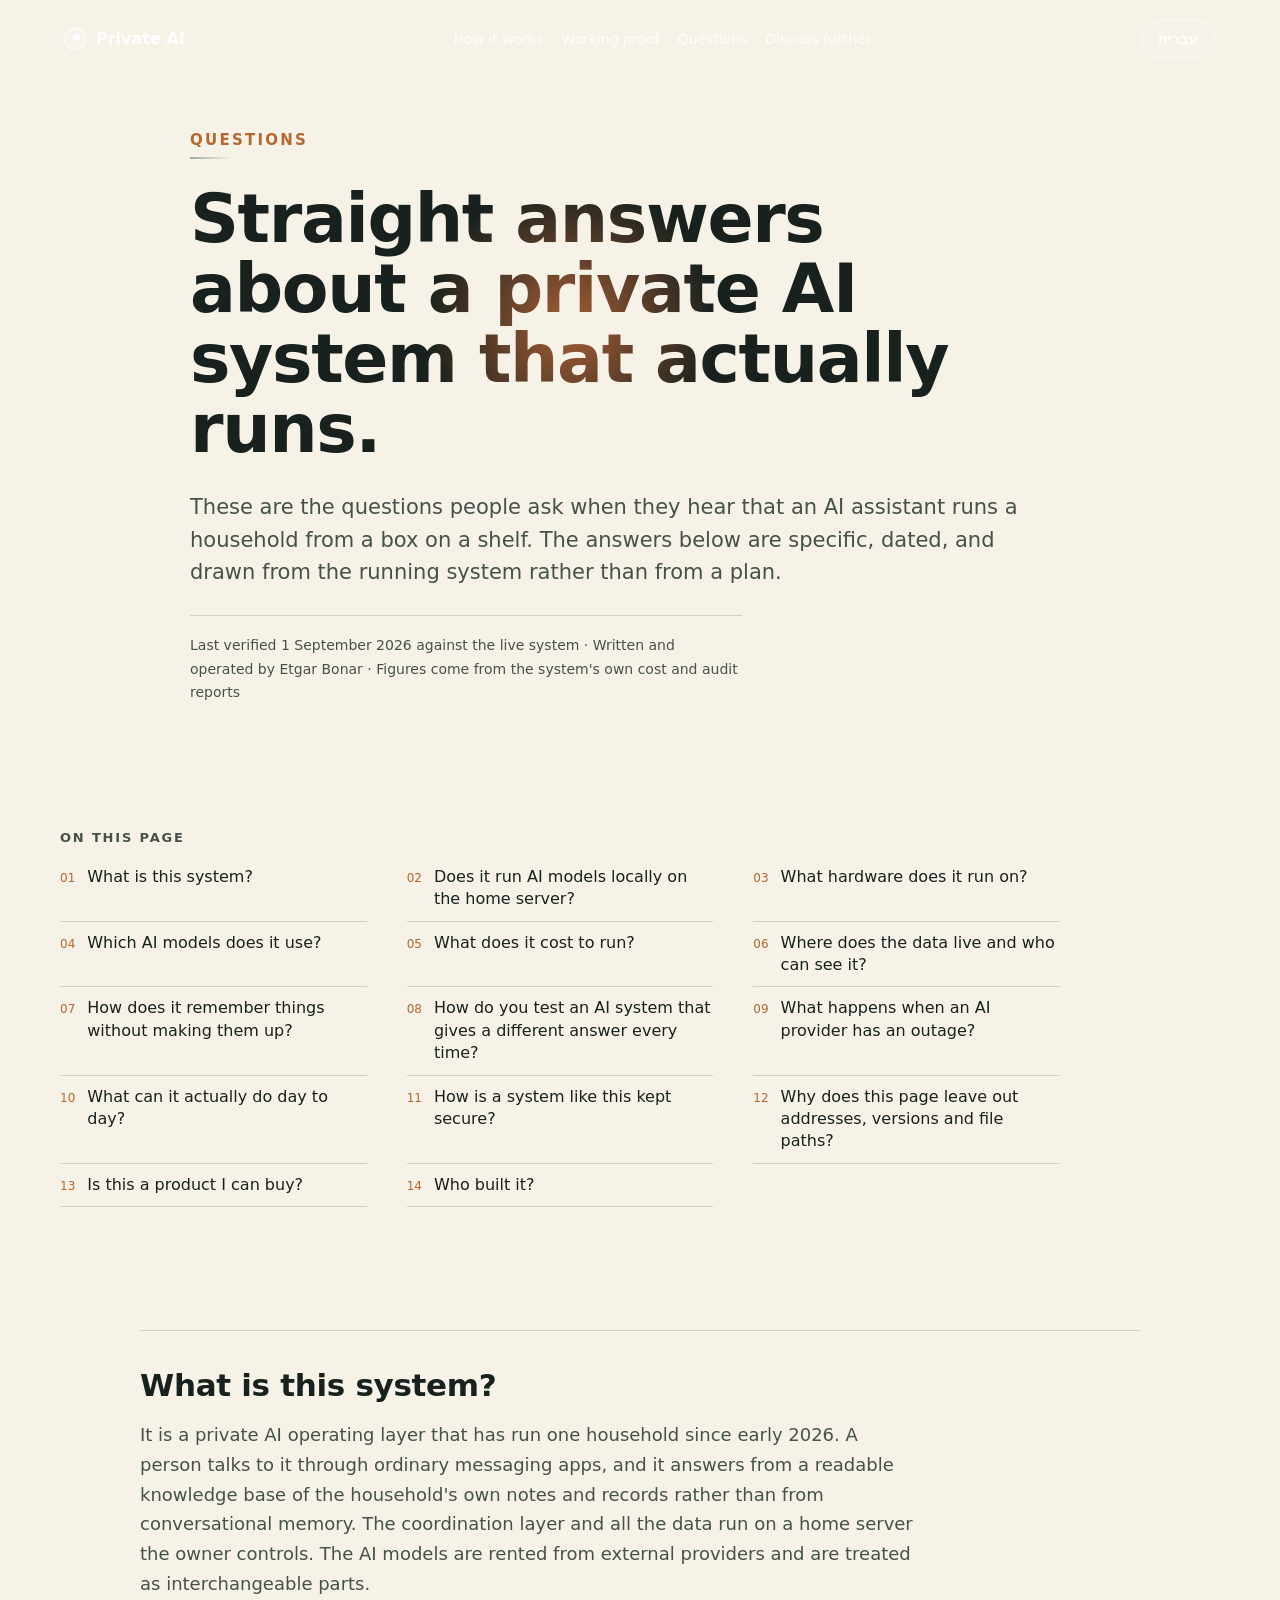
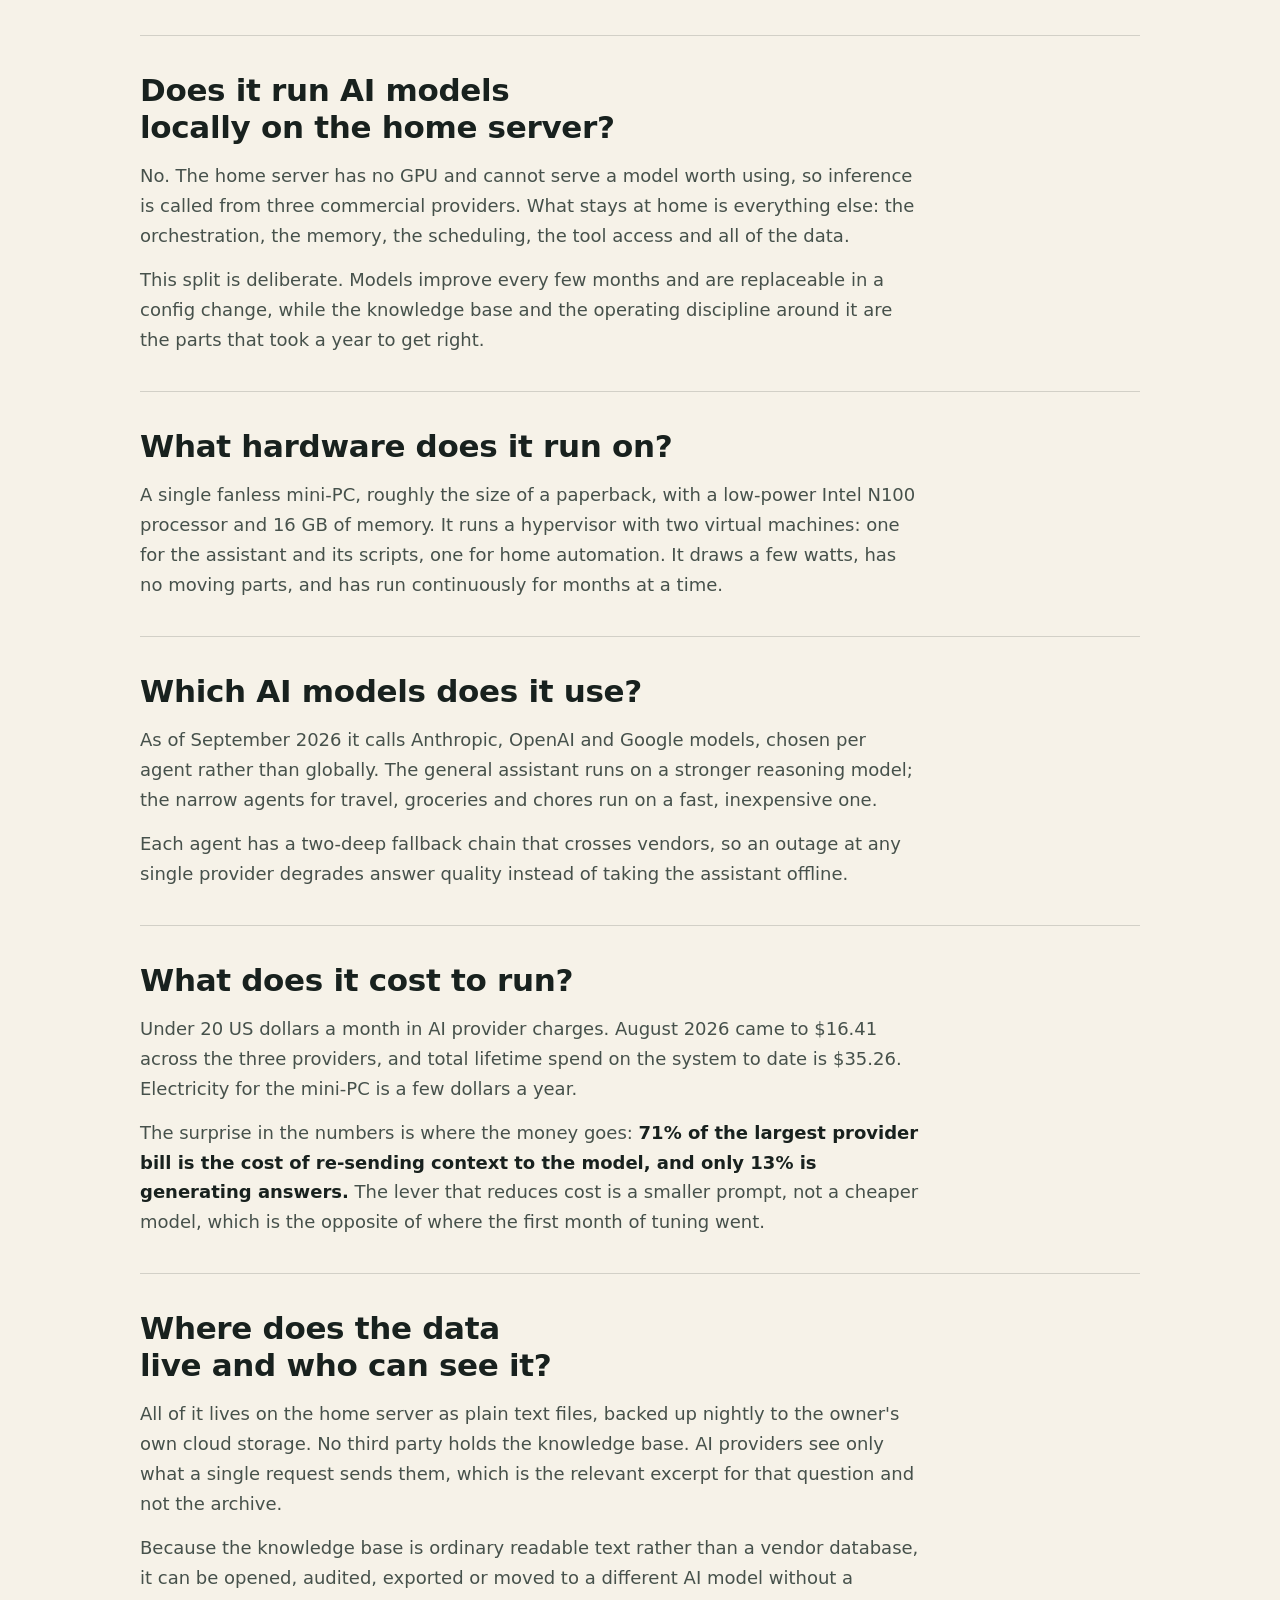
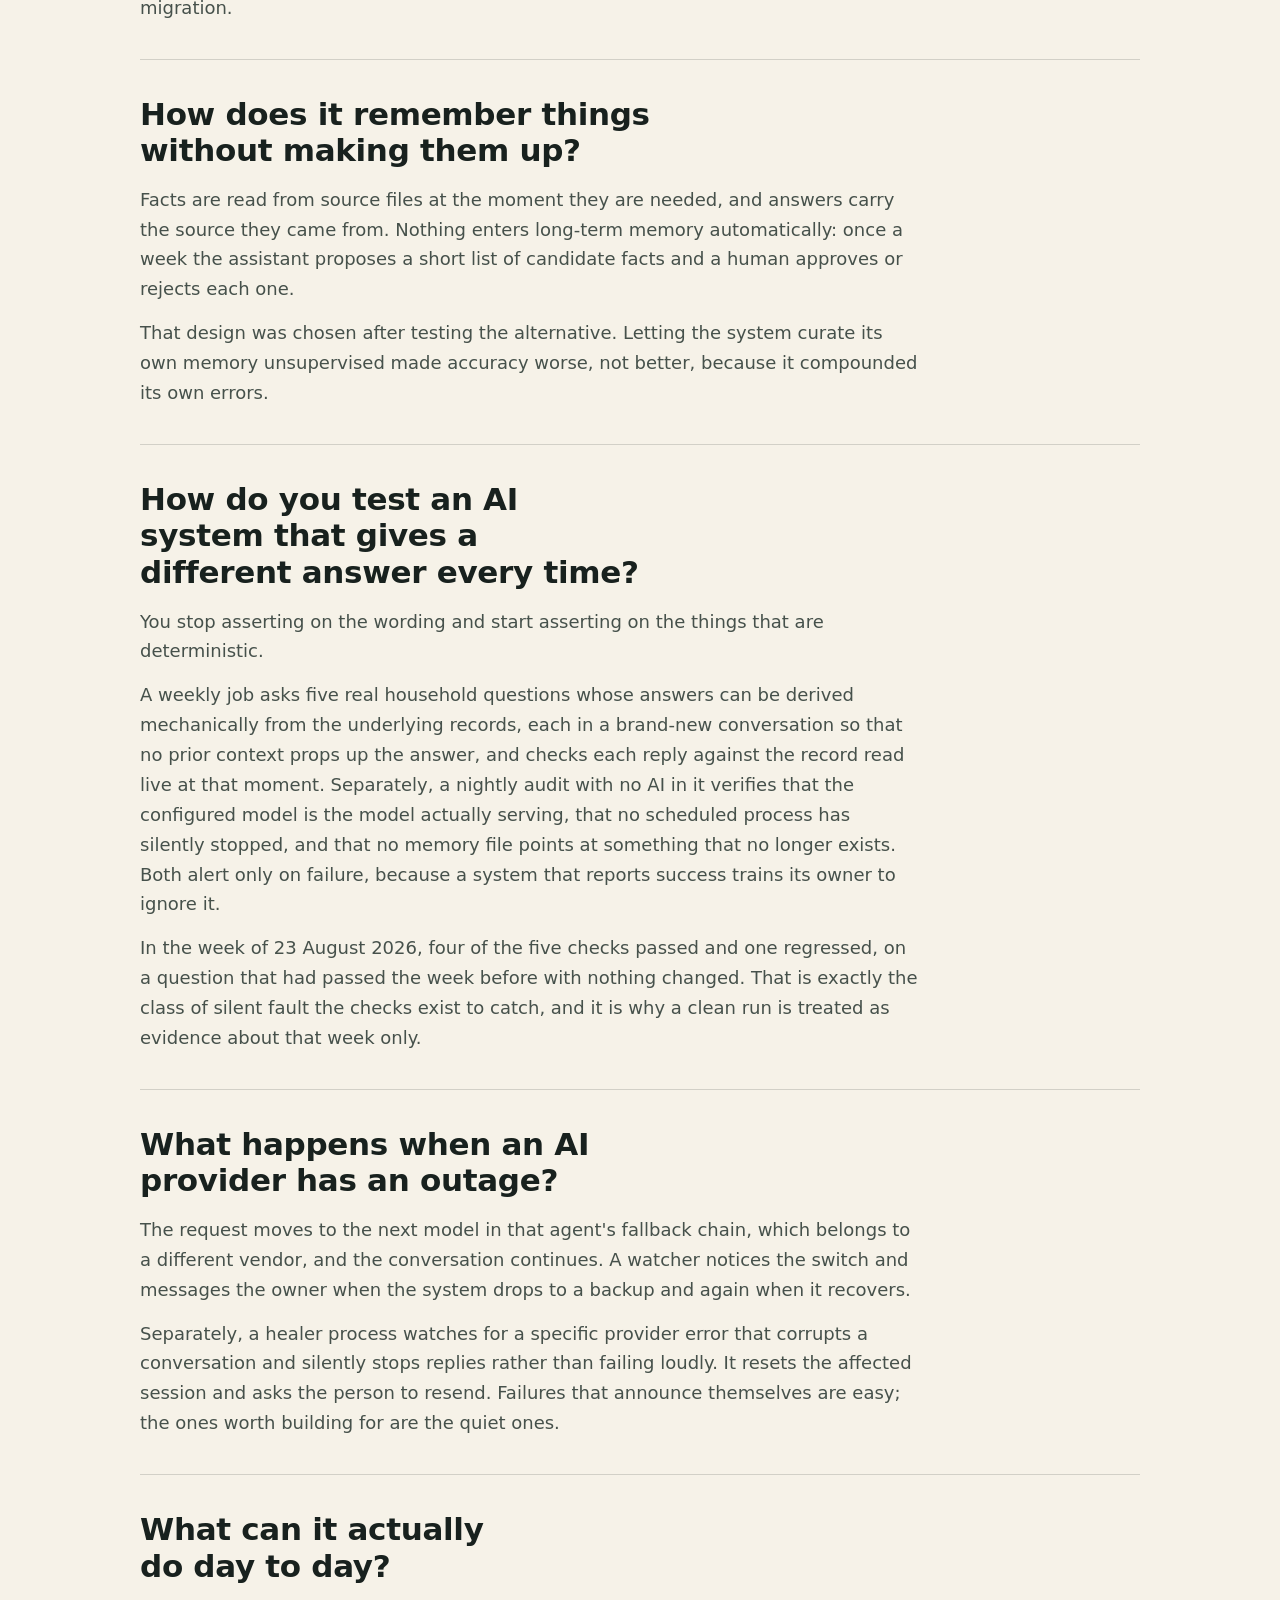
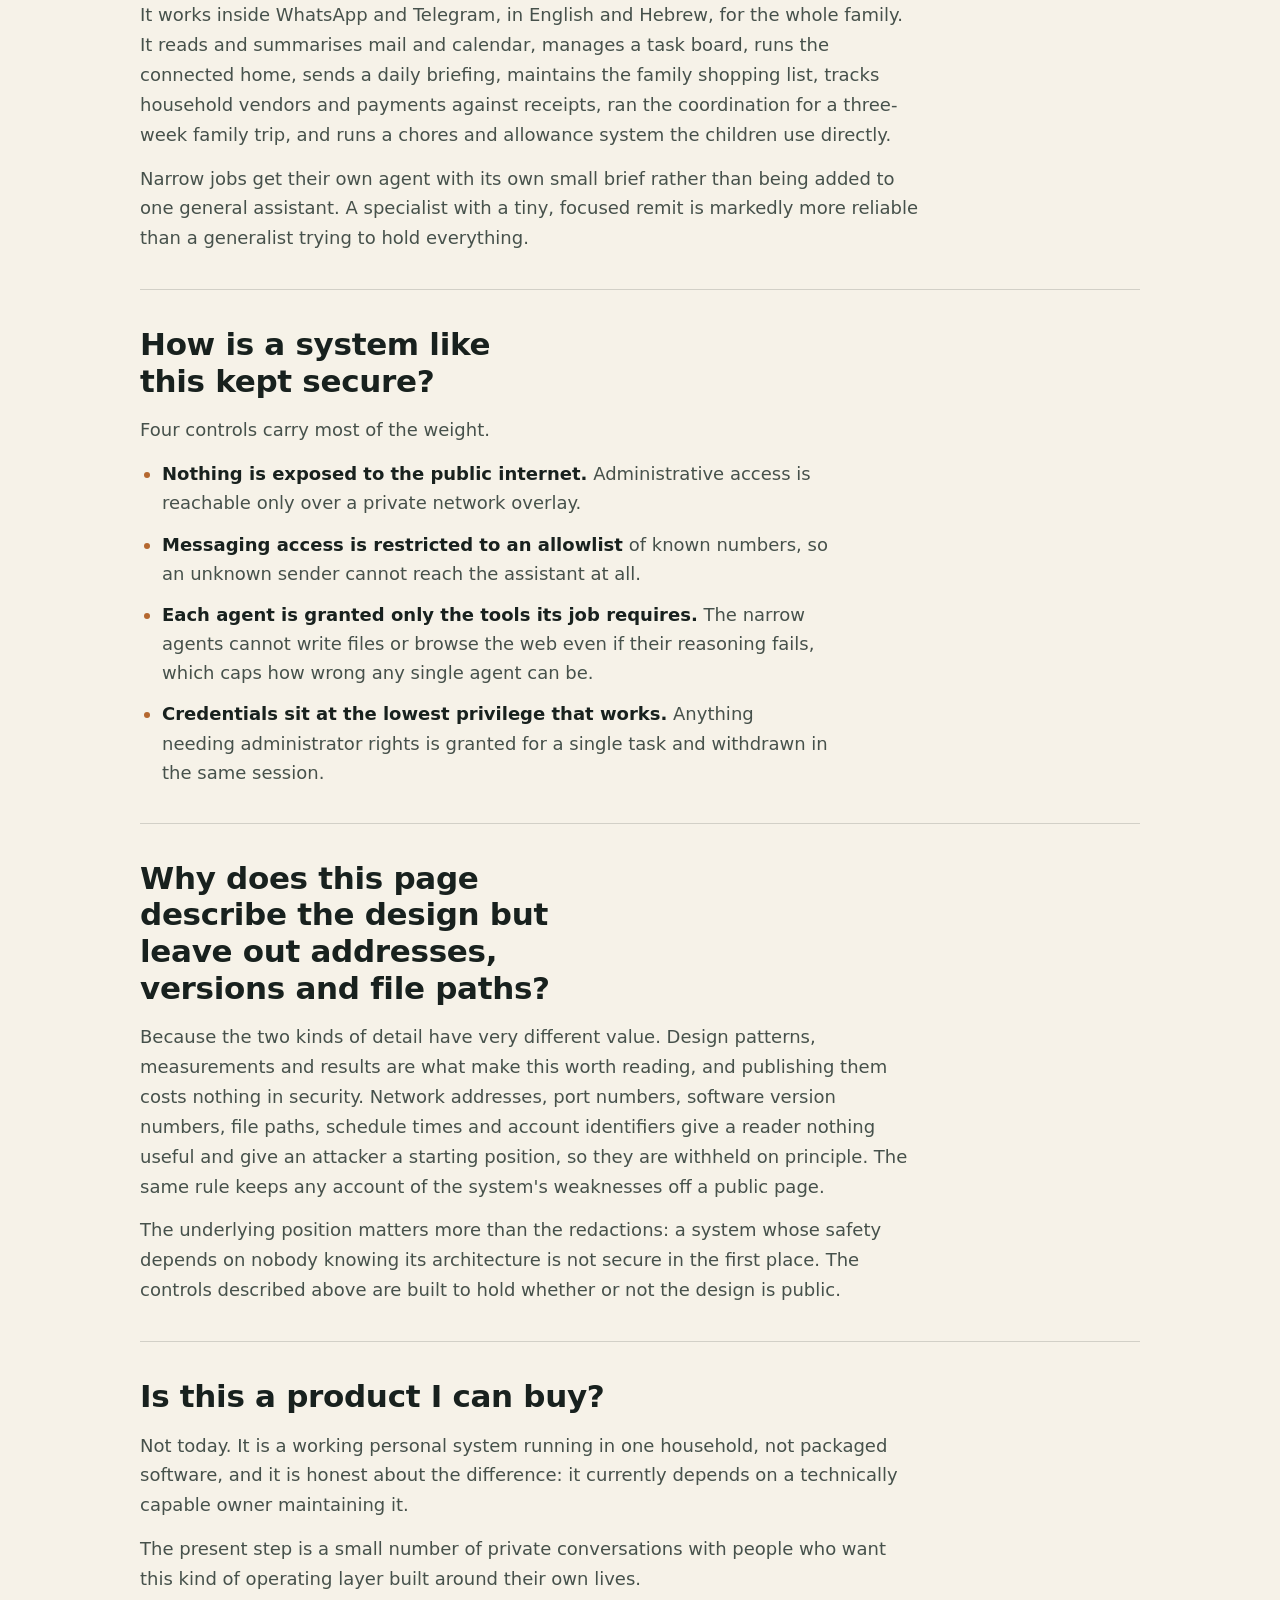
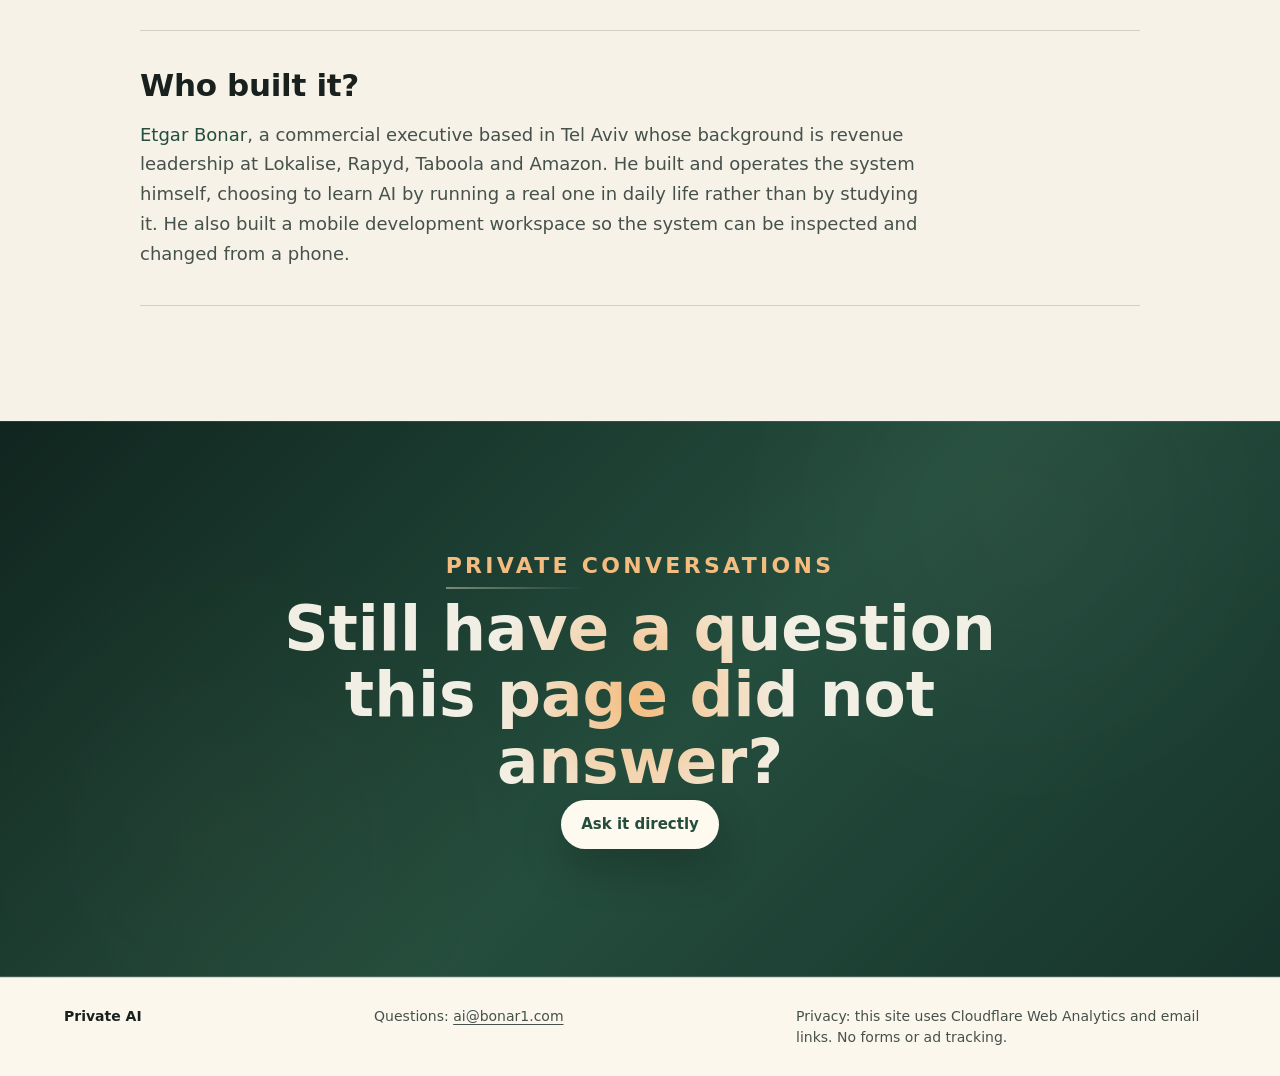
==== faq/index.html @ 23126d95 "Add public FAQ page at /faq/ with FAQPage structured data Surfaces the technical detail of the priva" ====
<!doctype html>
<html lang="en">
  <head>
    <meta charset="utf-8" />
    <meta name="viewport" content="width=device-width, initial-scale=1" />
    <title>Questions about a private AI operating layer | Etgar Bonar</title>
    <meta
      name="description"
      content="Direct answers about a working private AI system running on a home server: what hardware it uses, which AI models it calls, what it costs to run, how memory works, and how a non-deterministic system is tested."
    />
    <link rel="canonical" href="https://ai.bonar1.com/faq/" />
    <link rel="alternate" hreflang="en" href="https://ai.bonar1.com/faq/" />
    <link rel="alternate" hreflang="x-default" href="https://ai.bonar1.com/faq/" />
    <meta property="og:site_name" content="Private AI" />
    <meta property="og:title" content="Questions about a private AI operating layer" />
    <meta
      property="og:description"
      content="What the hardware is, which models it calls, what it costs, how memory works, and how a system that answers differently every time gets tested."
    />
    <meta property="og:type" content="article" />
    <meta property="og:url" content="https://ai.bonar1.com/faq/" />
    <meta property="og:locale" content="en_US" />
    <meta property="og:image" content="https://ai.bonar1.com/social-card.png" />
    <meta property="og:image:width" content="1200" />
    <meta property="og:image:height" content="630" />
    <meta name="twitter:card" content="summary_large_image" />
    <meta name="twitter:title" content="Questions about a private AI operating layer" />
    <meta name="twitter:description" content="Direct answers about a working private AI system running on a home server." />
    <meta name="twitter:image" content="https://ai.bonar1.com/social-card.png" />
    <script type="application/ld+json">
      {
        "@context": "https://schema.org",
        "@graph": [
          {
            "@type": "WebPage",
            "@id": "https://ai.bonar1.com/faq/#webpage",
            "url": "https://ai.bonar1.com/faq/",
            "name": "Questions about a private AI operating layer",
            "description": "Direct answers about a working private AI system running on a home server.",
            "inLanguage": "en",
            "datePublished": "2026-09-01",
            "dateModified": "2026-09-01",
            "isPartOf": {
              "@id": "https://ai.bonar1.com/#website"
            },
            "about": {
              "@id": "https://ai.bonar1.com/#service"
            },
            "mainEntity": {
              "@id": "https://ai.bonar1.com/faq/#faq"
            },
            "author": {
              "@id": "https://etgar.bonar1.com/#etgar"
            },
            "publisher": {
              "@id": "https://etgar.bonar1.com/#etgar"
            },
            "breadcrumb": {
              "@id": "https://ai.bonar1.com/faq/#breadcrumb"
            }
          },
          {
            "@type": "BreadcrumbList",
            "@id": "https://ai.bonar1.com/faq/#breadcrumb",
            "itemListElement": [
              {
                "@type": "ListItem",
                "position": 1,
                "name": "Private AI",
                "item": "https://ai.bonar1.com/"
              },
              {
                "@type": "ListItem",
                "position": 2,
                "name": "Questions",
                "item": "https://ai.bonar1.com/faq/"
              }
            ]
          },
          {
            "@type": "FAQPage",
            "@id": "https://ai.bonar1.com/faq/#faq",
            "inLanguage": "en",
            "dateModified": "2026-09-01",
            "about": {
              "@id": "https://ai.bonar1.com/#service"
            },
            "author": {
              "@id": "https://etgar.bonar1.com/#etgar"
            },
            "mainEntity": [
              {
                "@type": "Question",
                "@id": "https://ai.bonar1.com/faq/#q-what-is-it",
                "name": "What is this system?",
                "acceptedAnswer": {
                  "@type": "Answer",
                  "text": "It is a private AI operating layer that has run one household since early 2026. A person talks to it through ordinary messaging apps, and it answers from a readable knowledge base of the household's own notes and records rather than from conversational memory. The coordination layer and all the data run on a home server the owner controls. The AI models are rented from external providers and are treated as interchangeable parts."
                }
              },
              {
                "@type": "Question",
                "@id": "https://ai.bonar1.com/faq/#q-local-models",
                "name": "Does it run AI models locally on the home server?",
                "acceptedAnswer": {
                  "@type": "Answer",
                  "text": "No. The home server has no GPU and cannot serve a model worth using, so inference is called from three commercial providers. What stays at home is everything else: the orchestration, the memory, the scheduling, the tool access and all of the data. This split is deliberate. Models improve every few months and are replaceable in a config change, while the knowledge base and the operating discipline around it are the parts that took a year to get right."
                }
              },
              {
                "@type": "Question",
                "@id": "https://ai.bonar1.com/faq/#q-hardware",
                "name": "What hardware does it run on?",
                "acceptedAnswer": {
                  "@type": "Answer",
                  "text": "A single fanless mini-PC, roughly the size of a paperback, with a low-power Intel N100 processor and 16 GB of memory. It runs a hypervisor with two virtual machines: one for the assistant and its scripts, one for home automation. It draws a few watts, has no moving parts, and has run continuously for months at a time."
                }
              },
              {
                "@type": "Question",
                "@id": "https://ai.bonar1.com/faq/#q-models",
                "name": "Which AI models does it use?",
                "acceptedAnswer": {
                  "@type": "Answer",
                  "text": "As of September 2026 it calls Anthropic, OpenAI and Google models, chosen per agent rather than globally. The general assistant runs on a stronger reasoning model; the narrow agents for travel, groceries and chores run on a fast, inexpensive one. Each agent has a two-deep fallback chain that crosses vendors, so an outage at any single provider degrades answer quality instead of taking the assistant offline."
                }
              },
              {
                "@type": "Question",
                "@id": "https://ai.bonar1.com/faq/#q-cost",
                "name": "What does it cost to run?",
                "acceptedAnswer": {
                  "@type": "Answer",
                  "text": "Under 20 US dollars a month in AI provider charges. August 2026 came to $16.41 across the three providers, and total lifetime spend on the system to date is $35.26. Electricity for the mini-PC is a few dollars a year. The surprise in the numbers is where the money goes: 71% of the largest provider bill is the cost of re-sending context to the model, and only 13% is generating answers. The lever that reduces cost is a smaller prompt, not a cheaper model, which is the opposite of where the first month of tuning went."
                }
              },
              {
                "@type": "Question",
                "@id": "https://ai.bonar1.com/faq/#q-data",
                "name": "Where does the data live and who can see it?",
                "acceptedAnswer": {
                  "@type": "Answer",
                  "text": "All of it lives on the home server as plain text files, backed up nightly to the owner's own cloud storage. No third party holds the knowledge base. AI providers see only what a single request sends them, which is the relevant excerpt for that question and not the archive. Because the knowledge base is ordinary readable text rather than a vendor database, it can be opened, audited, exported or moved to a different AI model without a migration."
                }
              },
              {
                "@type": "Question",
                "@id": "https://ai.bonar1.com/faq/#q-memory",
                "name": "How does it remember things without making them up?",
                "acceptedAnswer": {
                  "@type": "Answer",
                  "text": "Facts are read from source files at the moment they are needed, and answers carry the source they came from. Nothing enters long-term memory automatically: once a week the assistant proposes a short list of candidate facts and a human approves or rejects each one. That design was chosen after testing the alternative. Letting the system curate its own memory unsupervised made accuracy worse, not better, because it compounded its own errors."
                }
              },
              {
                "@type": "Question",
                "@id": "https://ai.bonar1.com/faq/#q-testing",
                "name": "How do you test an AI system that gives a different answer every time?",
                "acceptedAnswer": {
                  "@type": "Answer",
                  "text": "You stop asserting on the wording and start asserting on the things that are deterministic. A weekly job asks five real household questions whose answers can be derived mechanically from the underlying records, each in a brand-new conversation so that no prior context props up the answer, and checks each reply against the record read live at that moment. Separately, a nightly audit with no AI in it verifies that the configured model is the model actually serving, that no scheduled process has silently stopped, and that no memory file points at something that no longer exists. Both alert only on failure, because a system that reports success trains its owner to ignore it. In the week of 23 August 2026, four of the five checks passed and one regressed, on a question that had passed the week before with nothing changed. That is exactly the class of silent fault the checks exist to catch, and it is why a clean run is treated as evidence about that week only."
                }
              },
              {
                "@type": "Question",
                "@id": "https://ai.bonar1.com/faq/#q-outage",
                "name": "What happens when an AI provider has an outage?",
                "acceptedAnswer": {
                  "@type": "Answer",
                  "text": "The request moves to the next model in that agent's fallback chain, which belongs to a different vendor, and the conversation continues. A watcher notices the switch and messages the owner when the system drops to a backup and again when it recovers. Separately, a healer process watches for a specific provider error that corrupts a conversation and silently stops replies rather than failing loudly. It resets the affected session and asks the person to resend. Failures that announce themselves are easy; the ones worth building for are the quiet ones."
                }
              },
              {
                "@type": "Question",
                "@id": "https://ai.bonar1.com/faq/#q-capability",
                "name": "What can it actually do day to day?",
                "acceptedAnswer": {
                  "@type": "Answer",
                  "text": "It works inside WhatsApp and Telegram, in English and Hebrew, for the whole family. It reads and summarises mail and calendar, manages a task board, runs the connected home, sends a daily briefing, maintains the family shopping list, tracks household vendors and payments against receipts, ran the coordination for a three-week family trip, and runs a chores and allowance system the children use directly. Narrow jobs get their own agent with its own small brief rather than being added to one general assistant. A specialist with a tiny, focused remit is markedly more reliable than a generalist trying to hold everything."
                }
              },
              {
                "@type": "Question",
                "@id": "https://ai.bonar1.com/faq/#q-security",
                "name": "How is a system like this kept secure?",
                "acceptedAnswer": {
                  "@type": "Answer",
                  "text": "Four controls carry most of the weight. Nothing is exposed to the public internet. Administrative access is reachable only over a private network overlay. Messaging access is restricted to an allowlist of known numbers, so an unknown sender cannot reach the assistant at all. Each agent is granted only the tools its job requires. The narrow agents cannot write files or browse the web even if their reasoning fails, which caps how wrong any single agent can be. Credentials sit at the lowest privilege that works. Anything needing administrator rights is granted for a single task and withdrawn in the same session."
                }
              },
              {
                "@type": "Question",
                "@id": "https://ai.bonar1.com/faq/#q-disclosure",
                "name": "Why does this page describe the design but leave out addresses, versions and file paths?",
                "acceptedAnswer": {
                  "@type": "Answer",
                  "text": "Because the two kinds of detail have very different value. Design patterns, measurements and results are what make this worth reading, and publishing them costs nothing in security. Network addresses, port numbers, software version numbers, file paths, schedule times and account identifiers give a reader nothing useful and give an attacker a starting position, so they are withheld on principle. The same rule keeps any account of the system's weaknesses off a public page. The underlying position matters more than the redactions: a system whose safety depends on nobody knowing its architecture is not secure in the first place. The controls described above are built to hold whether or not the design is public."
                }
              },
              {
                "@type": "Question",
                "@id": "https://ai.bonar1.com/faq/#q-product",
                "name": "Is this a product I can buy?",
                "acceptedAnswer": {
                  "@type": "Answer",
                  "text": "Not today. It is a working personal system running in one household, not packaged software, and it is honest about the difference: it currently depends on a technically capable owner maintaining it. The present step is a small number of private conversations with people who want this kind of operating layer built around their own lives."
                }
              },
              {
                "@type": "Question",
                "@id": "https://ai.bonar1.com/faq/#q-who",
                "name": "Who built it?",
                "acceptedAnswer": {
                  "@type": "Answer",
                  "text": "Etgar Bonar, a commercial executive based in Tel Aviv whose background is revenue leadership at Lokalise, Rapyd, Taboola and Amazon. He built and operates the system himself, choosing to learn AI by running a real one in daily life rather than by studying it. He also built a mobile development workspace so the system can be inspected and changed from a phone."
                }
              }
            ]
          }
        ]
      }
    </script>
    <link rel="stylesheet" href="/styles.css?v=17" />
    <script src="/script.js?v=20" defer></script>
    <!-- Cloudflare Web Analytics -->
    <script
      defer
      src="https://static.cloudflareinsights.com/beacon.min.js"
      data-cf-beacon='{"token": "48e3ceef15b34250815e3d9815104220"}'
    ></script>
    <!-- End Cloudflare Web Analytics -->
  </head>
  <body>
    <div class="cursor-halo" aria-hidden="true"></div>
    <header class="site-header">
      <a class="brand" href="/" aria-label="Private AI home">
        <span class="brand-mark" aria-hidden="true"></span>
        <span>Private AI</span>
      </a>
      <nav class="nav-links" aria-label="Site sections">
        <a href="/#how-it-works">How it works</a>
        <a href="/#proof">Working proof</a>
        <a href="/faq/" aria-current="page">Questions</a>
        <a href="/#interest">Discuss further</a>
      </nav>
      <a class="lang-toggle" href="/he/" hreflang="he" lang="he" aria-label="Switch to Hebrew">עברית</a>
    </header>

    <main id="top">
      <section class="section faq-intro" aria-labelledby="faq-title">
        <p class="section-kicker">Questions</p>
        <h1 class="cursor-reactive" id="faq-title">Straight answers about a private AI system that actually runs.</h1>
        <p class="faq-lede">
          These are the questions people ask when they hear that an AI assistant
          runs a household from a box on a shelf. The answers below are specific,
          dated, and drawn from the running system rather than from a plan.
        </p>
        <p class="faq-meta">
          Last verified 1 September 2026 against the live system ·
          Written and operated by <a href="https://etgar.bonar1.com/">Etgar Bonar</a> ·
          Figures come from the system's own cost and audit reports
        </p>
      </section>

      <nav class="section faq-toc" aria-labelledby="faq-toc-title">
        <h2 id="faq-toc-title" class="faq-toc-title">On this page</h2>
        <ol>
          <li><a href="#q-what-is-it">What is this system?</a></li>
          <li><a href="#q-local-models">Does it run AI models locally on the home server?</a></li>
          <li><a href="#q-hardware">What hardware does it run on?</a></li>
          <li><a href="#q-models">Which AI models does it use?</a></li>
          <li><a href="#q-cost">What does it cost to run?</a></li>
          <li><a href="#q-data">Where does the data live and who can see it?</a></li>
          <li><a href="#q-memory">How does it remember things without making them up?</a></li>
          <li><a href="#q-testing">How do you test an AI system that gives a different answer every time?</a></li>
          <li><a href="#q-outage">What happens when an AI provider has an outage?</a></li>
          <li><a href="#q-capability">What can it actually do day to day?</a></li>
          <li><a href="#q-security">How is a system like this kept secure?</a></li>
          <li><a href="#q-disclosure">Why does this page leave out addresses, versions and file paths?</a></li>
          <li><a href="#q-product">Is this a product I can buy?</a></li>
          <li><a href="#q-who">Who built it?</a></li>
        </ol>
      </nav>

      <div class="section faq-list">
        <article class="faq-item" id="q-what-is-it">
          <h2>What is this system?</h2>
          <p>
            It is a private AI operating layer that has run one household since
            early 2026. A person talks to it through ordinary messaging apps, and
            it answers from a readable knowledge base of the household's own notes
            and records rather than from conversational memory. The coordination
            layer and all the data run on a home server the owner controls. The AI
            models are rented from external providers and are treated as
            interchangeable parts.
          </p>
        </article>

        <article class="faq-item" id="q-local-models">
          <h2>Does it run AI models locally on the home server?</h2>
          <p>
            No. The home server has no GPU and cannot serve a model worth using, so
            inference is called from three commercial providers. What stays at home
            is everything else: the orchestration, the memory, the scheduling, the
            tool access and all of the data.
          </p>
          <p>
            This split is deliberate. Models improve every few months and are
            replaceable in a config change, while the knowledge base and the
            operating discipline around it are the parts that took a year to get
            right.
          </p>
        </article>

        <article class="faq-item" id="q-hardware">
          <h2>What hardware does it run on?</h2>
          <p>
            A single fanless mini-PC, roughly the size of a paperback, with a
            low-power Intel N100 processor and 16 GB of memory. It runs a hypervisor
            with two virtual machines: one for the assistant and its scripts, one for
            home automation. It draws a few watts, has no moving parts, and has run
            continuously for months at a time.
          </p>
        </article>

        <article class="faq-item" id="q-models">
          <h2>Which AI models does it use?</h2>
          <p>
            As of September 2026 it calls Anthropic, OpenAI and Google models, chosen
            per agent rather than globally. The general assistant runs on a stronger
            reasoning model; the narrow agents for travel, groceries and chores run on
            a fast, inexpensive one.
          </p>
          <p>
            Each agent has a two-deep fallback chain that crosses vendors, so an
            outage at any single provider degrades answer quality instead of taking
            the assistant offline.
          </p>
        </article>

        <article class="faq-item" id="q-cost">
          <h2>What does it cost to run?</h2>
          <p>
            Under 20 US dollars a month in AI provider charges. August 2026 came to
            $16.41 across the three providers, and total lifetime spend on the system
            to date is $35.26. Electricity for the mini-PC is a few dollars a year.
          </p>
          <p>
            The surprise in the numbers is where the money goes: <strong>71% of the
            largest provider bill is the cost of re-sending context to the model, and
            only 13% is generating answers.</strong> The lever that reduces cost is a
            smaller prompt, not a cheaper model, which is the opposite of where the
            first month of tuning went.
          </p>
        </article>

        <article class="faq-item" id="q-data">
          <h2>Where does the data live and who can see it?</h2>
          <p>
            All of it lives on the home server as plain text files, backed up nightly
            to the owner's own cloud storage. No third party holds the knowledge base.
            AI providers see only what a single request sends them, which is the
            relevant excerpt for that question and not the archive.
          </p>
          <p>
            Because the knowledge base is ordinary readable text rather than a vendor
            database, it can be opened, audited, exported or moved to a different AI
            model without a migration.
          </p>
        </article>

        <article class="faq-item" id="q-memory">
          <h2>How does it remember things without making them up?</h2>
          <p>
            Facts are read from source files at the moment they are needed, and answers
            carry the source they came from. Nothing enters long-term memory
            automatically: once a week the assistant proposes a short list of candidate
            facts and a human approves or rejects each one.
          </p>
          <p>
            That design was chosen after testing the alternative. Letting the system
            curate its own memory unsupervised made accuracy worse, not better, because
            it compounded its own errors.
          </p>
        </article>

        <article class="faq-item" id="q-testing">
          <h2>How do you test an AI system that gives a different answer every time?</h2>
          <p>
            You stop asserting on the wording and start asserting on the things that
            are deterministic.
          </p>
          <p>
            A weekly job asks five real household questions whose answers can be
            derived mechanically from the underlying records, each in a brand-new
            conversation so that no prior context props up the answer, and checks each
            reply against the record read live at that moment. Separately, a nightly
            audit with no AI in it verifies that the configured model is the model
            actually serving, that no scheduled process has silently stopped, and that
            no memory file points at something that no longer exists. Both alert only
            on failure, because a system that reports success trains its owner to
            ignore it.
          </p>
          <p>
            In the week of 23 August 2026, four of the five checks passed and one
            regressed, on a question that had passed the week before with nothing
            changed. That is exactly the class of silent fault the checks exist to
            catch, and it is why a clean run is treated as evidence about that week
            only.
          </p>
        </article>

        <article class="faq-item" id="q-outage">
          <h2>What happens when an AI provider has an outage?</h2>
          <p>
            The request moves to the next model in that agent's fallback chain, which
            belongs to a different vendor, and the conversation continues. A watcher
            notices the switch and messages the owner when the system drops to a backup
            and again when it recovers.
          </p>
          <p>
            Separately, a healer process watches for a specific provider error that
            corrupts a conversation and silently stops replies rather than failing
            loudly. It resets the affected session and asks the person to resend.
            Failures that announce themselves are easy; the ones worth building for are
            the quiet ones.
          </p>
        </article>

        <article class="faq-item" id="q-capability">
          <h2>What can it actually do day to day?</h2>
          <p>
            It works inside WhatsApp and Telegram, in English and Hebrew, for the whole
            family. It reads and summarises mail and calendar, manages a task board,
            runs the connected home, sends a daily briefing, maintains the family
            shopping list, tracks household vendors and payments against receipts, ran
            the coordination for a three-week family trip, and runs a chores and
            allowance system the children use directly.
          </p>
          <p>
            Narrow jobs get their own agent with its own small brief rather than being
            added to one general assistant. A specialist with a tiny, focused remit is
            markedly more reliable than a generalist trying to hold everything.
          </p>
        </article>

        <article class="faq-item" id="q-security">
          <h2>How is a system like this kept secure?</h2>
          <p>Four controls carry most of the weight.</p>
          <ul>
            <li>
              <strong>Nothing is exposed to the public internet.</strong>
              Administrative access is reachable only over a private network overlay.
            </li>
            <li>
              <strong>Messaging access is restricted to an allowlist</strong> of known
              numbers, so an unknown sender cannot reach the assistant at all.
            </li>
            <li>
              <strong>Each agent is granted only the tools its job requires.</strong>
              The narrow agents cannot write files or browse the web even if their
              reasoning fails, which caps how wrong any single agent can be.
            </li>
            <li>
              <strong>Credentials sit at the lowest privilege that works.</strong>
              Anything needing administrator rights is granted for a single task and
              withdrawn in the same session.
            </li>
          </ul>
        </article>

        <article class="faq-item" id="q-disclosure">
          <h2>Why does this page describe the design but leave out addresses, versions and file paths?</h2>
          <p>
            Because the two kinds of detail have very different value. Design patterns,
            measurements and results are what make this worth reading, and publishing
            them costs nothing in security. Network addresses, port numbers, software
            version numbers, file paths, schedule times and account identifiers give a
            reader nothing useful and give an attacker a starting position, so they are
            withheld on principle. The same rule keeps any account of the system's
            weaknesses off a public page.
          </p>
          <p>
            The underlying position matters more than the redactions: a system whose
            safety depends on nobody knowing its architecture is not secure in the first
            place. The controls described above are built to hold whether or not the
            design is public.
          </p>
        </article>

        <article class="faq-item" id="q-product">
          <h2>Is this a product I can buy?</h2>
          <p>
            Not today. It is a working personal system running in one household, not
            packaged software, and it is honest about the difference: it currently
            depends on a technically capable owner maintaining it.
          </p>
          <p>
            The present step is a small number of private conversations with people who
            want this kind of operating layer built around their own lives.
          </p>
        </article>

        <article class="faq-item" id="q-who">
          <h2>Who built it?</h2>
          <p>
            <a href="https://etgar.bonar1.com/">Etgar Bonar</a>, a commercial executive
            based in Tel Aviv whose background is revenue leadership at Lokalise,
            Rapyd, Taboola and Amazon. He built and operates the system himself, choosing
            to learn AI by running a real one in daily life rather than by studying it.
            He also built a mobile development workspace so the system can be inspected
            and changed from a phone.
          </p>
        </article>
      </div>

      <section class="section early" id="interest" aria-labelledby="faq-cta-title">
        <div class="early-content">
          <p class="section-kicker">Private conversations</p>
          <h2 class="cursor-reactive" id="faq-cta-title">Still have a question this page did not answer?</h2>
          <a
            class="button button-primary"
            href="mailto:ai@bonar1.com?subject=Question%20about%20Private%20AI&body=Hi%20Etgar%2C%0A%0AMy%20question%20about%20the%20private%20AI%20operating%20layer%3A%0A"
          >
            Ask it directly
          </a>
        </div>
      </section>
    </main>

    <footer class="site-footer">
      <span>Private AI</span>
      <span>Questions: <a href="mailto:ai@bonar1.com">ai@bonar1.com</a></span>
      <span>Privacy: this site uses Cloudflare Web Analytics and email links. No forms or ad tracking.</span>
    </footer>
  </body>
</html>
---- styles.css ----
:root {
  --ink: #18211e;
  --muted: #46514b;
  --paper: #f6f2e8;
  --paper-strong: #fffaf0;
  --line: rgba(24, 33, 30, 0.16);
  --green: #244d3d;
  --green-soft: #d9e8df;
  --amber: #b5682f;
  --clay: #8a5141;
  --white: #ffffff;
  --shadow: 0 24px 70px rgba(24, 33, 30, 0.14);
  --twilight: 0;
  --cursor-x: 50vw;
  --cursor-y: 50vh;
  --cursor-active: 0;
  --font-body: Inter, "Noto Sans Hebrew", Assistant, Heebo, Rubik, ui-sans-serif, system-ui, -apple-system, BlinkMacSystemFont, "Segoe UI", Arial, sans-serif;
  --font-display: Inter, "Noto Sans Hebrew", Assistant, Heebo, Rubik, ui-sans-serif, system-ui, -apple-system, BlinkMacSystemFont, "Segoe UI", Arial, sans-serif;
}

* {
  box-sizing: border-box;
}

html {
  scroll-behavior: smooth;
}

body {
  margin: 0;
  color: var(--ink);
  background: var(--paper);
  font-family: var(--font-body);
  line-height: 1.5;
}

.cursor-halo {
  position: fixed;
  pointer-events: none;
}

.cursor-halo {
  z-index: 6;
  left: var(--cursor-x);
  top: var(--cursor-y);
  width: 340px;
  height: 340px;
  border-radius: 50%;
  opacity: calc(var(--cursor-active) * 0.32);
  background:
    radial-gradient(circle, rgba(255, 218, 166, 0.38), rgba(130, 211, 186, 0.16) 28%, transparent 66%);
  filter: blur(8px);
  mix-blend-mode: screen;
  transform: translate(-50%, -50%);
  transition:
    opacity 220ms ease,
    width 220ms ease,
    height 220ms ease;
}

.site-header,
main,
.site-footer {
  position: relative;
}

main,
.site-footer {
  z-index: 2;
}

a {
  color: inherit;
  text-decoration: none;
}

.site-header {
  position: absolute;
  z-index: 20;
  top: 0;
  left: 0;
  right: 0;
  display: flex;
  align-items: center;
  justify-content: space-between;
  gap: 24px;
  padding: 20px clamp(20px, 5vw, 64px);
  color: var(--white);
}

.brand,
.nav-links {
  display: flex;
  align-items: center;
}

.brand {
  gap: 10px;
  font-weight: 750;
  letter-spacing: 0;
}

.brand-mark {
  width: 22px;
  height: 22px;
  border: 1px solid rgba(255, 255, 255, 0.72);
  border-radius: 50%;
  background:
    radial-gradient(circle at 58% 42%, var(--white) 0 3px, transparent 4px),
    rgba(255, 255, 255, 0.16);
}

.nav-links {
  gap: 18px;
  font-size: 14px;
  color: rgba(255, 255, 255, 0.84);
}

.nav-links a {
  padding: 8px 0;
}

.lang-toggle {
  display: inline-flex;
  align-items: center;
  justify-content: center;
  min-width: 76px;
  min-height: 38px;
  border: 1px solid rgba(255, 255, 255, 0.45);
  border-radius: 999px;
  color: var(--white);
  background: rgba(255, 255, 255, 0.1);
  cursor: pointer;
  font: inherit;
  font-size: 14px;
  font-weight: 800;
  letter-spacing: 0;
  transition:
    background 180ms ease,
    border-color 180ms ease,
    transform 180ms ease;
}

.lang-toggle:hover {
  border-color: rgba(255, 255, 255, 0.72);
  background: rgba(255, 255, 255, 0.18);
  transform: translateY(-1px);
}

.hero {
  position: relative;
  min-height: max(760px, 92svh);
  display: grid;
  align-items: end;
  overflow: hidden;
  color: var(--white);
  background: #111815;
}

.hero-media,
.hero-media img,
.hero-overlay,
.twilight-sky {
  position: absolute;
  inset: 0;
}

.hero-media img {
  width: 100%;
  height: 100%;
  object-fit: cover;
  object-position: center;
}

.hero-overlay {
  background:
    radial-gradient(circle at var(--cursor-x) var(--cursor-y), rgba(255, 213, 153, calc(var(--cursor-active) * 0.16)), transparent 24rem),
    linear-gradient(90deg, rgba(13, 19, 16, calc(0.82 + var(--twilight) * 0.08)), rgba(13, 19, 16, calc(0.42 + var(--twilight) * 0.2)) 44%, rgba(13, 19, 16, calc(0.1 + var(--twilight) * 0.28))),
    linear-gradient(0deg, rgba(13, 19, 16, calc(0.6 + var(--twilight) * 0.18)), rgba(13, 19, 16, calc(0.06 + var(--twilight) * 0.28)) 56%);
}

.twilight-sky {
  z-index: 1;
  opacity: calc(var(--twilight) * 0.92);
  mix-blend-mode: screen;
  pointer-events: none;
  background:
    radial-gradient(circle at 76% 14%, rgba(255, 255, 255, 0.95) 0 1px, transparent 1.4px),
    radial-gradient(circle at 82% 22%, rgba(255, 255, 255, 0.85) 0 1px, transparent 1.5px),
    radial-gradient(circle at 64% 18%, rgba(255, 255, 255, 0.82) 0 1px, transparent 1.5px),
    radial-gradient(circle at 92% 32%, rgba(255, 255, 255, 0.72) 0 1px, transparent 1.4px),
    radial-gradient(circle at 71% 36%, rgba(255, 255, 255, 0.78) 0 1px, transparent 1.4px),
    radial-gradient(circle at 88% 9%, rgba(255, 223, 180, 0.9) 0 1.2px, transparent 1.8px),
    linear-gradient(180deg, rgba(19, 32, 43, 0.72), rgba(11, 20, 24, 0.18));
  transform: translateY(calc(var(--twilight) * -10px));
  transition: opacity 120ms linear;
}

.twilight-sky::after {
  position: absolute;
  inset: 0;
  content: "";
  opacity: calc(var(--twilight) * 0.55);
  background:
    radial-gradient(circle at 50% 22%, rgba(255, 255, 255, 0.54) 0 1px, transparent 1.4px),
    radial-gradient(circle at 36% 14%, rgba(255, 255, 255, 0.42) 0 1px, transparent 1.4px),
    radial-gradient(circle at 57% 31%, rgba(255, 226, 183, 0.5) 0 1px, transparent 1.5px);
  transform: translateY(calc(var(--twilight) * -18px));
}

.hero-content {
  position: relative;
  z-index: 3;
  justify-self: start;
  width: min(760px, calc(100% - clamp(40px, 10vw, 128px)));
  margin: 0 0 clamp(44px, 7vh, 84px) clamp(20px, 5vw, 64px);
}

.eyebrow,
.section-kicker {
  position: relative;
  display: inline-flex;
  width: fit-content;
  margin: 0 0 14px;
  --reactive-base: var(--amber);
  --reactive-hot: var(--green);
  color: var(--amber);
  font-size: clamp(15px, 1.15vw, 18px);
  font-weight: 800;
  letter-spacing: 0.15em;
  text-transform: uppercase;
  transition:
    color 180ms ease,
    filter 220ms ease,
    transform 220ms ease;
}

.hero .eyebrow {
  --reactive-base: #f4bc7f;
  --reactive-hot: #fff4df;
  color: #f4bc7f;
}

.eyebrow::after,
.section-kicker::after {
  position: absolute;
  left: 0;
  right: 0;
  bottom: -7px;
  height: 2px;
  content: "";
  opacity: 0.42;
  background: linear-gradient(90deg, var(--reactive-hot), transparent);
  transform: scaleX(0.36);
  transform-origin: left center;
  transition:
    opacity 220ms ease,
    transform 220ms ease;
}

.eyebrow.is-lit,
.section-kicker.is-lit {
  color: var(--reactive-hot);
  filter: drop-shadow(0 8px 18px rgba(181, 104, 47, 0.16));
  transform: translateY(-1px);
}

.eyebrow.is-lit::after,
.section-kicker.is-lit::after {
  opacity: 0.92;
  transform: scaleX(1);
}

h1,
h2,
h3,
p {
  margin-top: 0;
}

h1 {
  max-width: 760px;
  margin-bottom: 22px;
  font-family: var(--font-display);
  font-size: clamp(54px, 7vw, 100px);
  font-weight: 850;
  line-height: 1.02;
  letter-spacing: 0;
}

.cursor-reactive {
  --reactive-base: var(--ink);
  --reactive-hot: #a65d34;
  --text-x: 50%;
  --text-y: 50%;
  color: var(--reactive-base);
  padding-bottom: 0.08em;
  transition:
    filter 220ms ease,
    transform 220ms ease;
}

@supports ((background-clip: text) or (-webkit-background-clip: text)) {
  .cursor-reactive {
    background:
      radial-gradient(circle at var(--text-x) var(--text-y), var(--reactive-hot) 0%, var(--reactive-base) 36%, var(--reactive-base) 100%);
    background-clip: text;
    -webkit-background-clip: text;
    -webkit-text-fill-color: transparent;
  }
}

.cursor-reactive.is-lit {
  filter: drop-shadow(0 12px 24px rgba(181, 104, 47, 0.14));
  transform: translateY(-1px);
}

.hero .cursor-reactive {
  --reactive-base: rgba(255, 255, 255, 0.94);
  --reactive-hot: #f4bc7f;
}

.hero-lede {
  max-width: 650px;
  margin-bottom: 32px;
  color: rgba(255, 255, 255, 0.86);
  font-size: clamp(20px, 2.2vw, 28px);
}

.hero-actions,
.button {
  display: flex;
  align-items: center;
}

.hero-actions {
  flex-wrap: wrap;
  gap: 12px;
}

.button {
  min-height: 48px;
  justify-content: center;
  border-radius: 999px;
  padding: 13px 20px;
  font-size: 15px;
  font-weight: 750;
  transition:
    transform 180ms ease,
    background 180ms ease,
    border-color 180ms ease;
}

.button:hover {
  transform: translateY(-1px);
}

.button-primary {
  color: var(--white);
  background: var(--green);
  box-shadow: 0 14px 36px rgba(0, 0, 0, 0.2);
}

.button-secondary {
  color: var(--white);
  border: 1px solid rgba(255, 255, 255, 0.45);
  background: rgba(255, 255, 255, 0.08);
}

.section {
  width: min(1160px, calc(100% - 40px));
  margin: 0 auto;
  padding: clamp(72px, 9vw, 128px) 0;
}

.intro-grid,
.split-section {
  display: grid;
  grid-template-columns: minmax(0, 1.08fr) minmax(280px, 0.92fr);
  gap: clamp(28px, 6vw, 88px);
  align-items: start;
}

.intro h2,
.section-heading h2,
.split-section h2,
.early h2 {
  margin-bottom: 0;
  font-family: var(--font-display);
  font-size: clamp(34px, 4.8vw, 66px);
  font-weight: 850;
  line-height: 1.08;
  letter-spacing: 0;
}

.intro p,
.early p {
  color: var(--muted);
  font-size: clamp(18px, 2vw, 22px);
}

.intro p a,
.early p a {
  color: var(--green);
  font-weight: 750;
  text-decoration: underline;
  text-decoration-thickness: 1px;
  text-underline-offset: 4px;
}

.section-heading {
  max-width: 760px;
  margin-bottom: 36px;
}

.feature-grid {
  display: grid;
  grid-template-columns: repeat(3, minmax(0, 1fr));
  gap: 18px;
}

.feature-card,
.proof-item {
  border: 1px solid var(--line);
  border-radius: 8px;
  background: rgba(255, 250, 240, 0.82);
  box-shadow: 0 1px 0 rgba(255, 255, 255, 0.5) inset;
  transition:
    border-color 260ms ease,
    box-shadow 260ms ease,
    transform 260ms ease;
}

.feature-card:hover,
.proof-item:hover {
  border-color: rgba(181, 104, 47, 0.38);
  box-shadow:
    0 1px 0 rgba(255, 255, 255, 0.46) inset,
    0 18px 44px rgba(22, 35, 45, 0.08);
  transform: translateY(-3px);
}

.feature-card {
  min-height: 310px;
  padding: 28px;
}

.feature-number {
  display: inline-flex;
  margin-bottom: 72px;
  color: var(--clay);
  font-size: 13px;
  font-weight: 850;
}

.feature-card h3 {
  margin-bottom: 12px;
  font-size: 23px;
  line-height: 1.12;
}

.feature-card p,
.list-row p,
.proof-item span,
.site-footer {
  color: var(--muted);
}

.split-section {
  border-top: 1px solid var(--line);
  border-bottom: 1px solid var(--line);
}

.stacked-list {
  display: grid;
  gap: 0;
}

.list-row {
  display: grid;
  grid-template-columns: 150px minmax(0, 1fr);
  gap: 24px;
  padding: 22px 0;
  border-top: 1px solid var(--line);
}

.list-row:first-child {
  border-top: 0;
  padding-top: 0;
}

.list-row span {
  font-weight: 800;
}

.list-row p {
  margin-bottom: 0;
}

.proof {
  width: 100%;
  max-width: none;
  padding-left: clamp(20px, 5vw, 64px);
  padding-right: clamp(20px, 5vw, 64px);
  background:
    linear-gradient(180deg, rgba(255, 250, 240, 0.96), rgba(246, 242, 232, 0.9)),
    var(--paper-strong);
}

.intro,
.split-section,
.founder,
.early {
  position: relative;
  z-index: 0;
  border-radius: 0;
}

.intro::before,
.split-section::before,
.founder::before,
.early::before {
  position: absolute;
  inset: 22px max(-24px, -2vw);
  z-index: -1;
  pointer-events: none;
  content: "";
  opacity: 0;
  background: rgba(246, 242, 232, 0.9);
  filter: blur(28px);
}

.proof .section-heading,
.proof-grid {
  width: min(1160px, 100%);
  margin-left: auto;
  margin-right: auto;
}

.proof-grid {
  display: grid;
  grid-template-columns: repeat(3, minmax(0, 1fr));
  gap: 14px;
}

.proof-item {
  display: grid;
  gap: 10px;
  min-height: 160px;
  padding: 24px;
}

.proof-item strong {
  font-size: 18px;
}

.proof-item ul {
  display: grid;
  gap: 10px;
  margin: 0;
  padding-inline-start: 1.2rem;
  color: var(--muted);
}

.proof-item li::marker {
  color: var(--amber);
}

.founder {
  padding-top: clamp(56px, 7vw, 92px);
  padding-bottom: clamp(56px, 7vw, 92px);
  border-bottom: 1px solid var(--line);
}

.founder-content {
  width: min(860px, 100%);
  margin: 0 auto;
  text-align: center;
}

.founder h2 {
  margin: 0 auto;
  font-family: var(--font-display);
  font-size: clamp(24px, 3vw, 38px);
  font-weight: 850;
  line-height: 1.2;
}

.founder-proof {
  max-width: 720px;
  margin: 22px auto 0;
  color: var(--muted);
  font-size: clamp(17px, 1.7vw, 21px);
}

.founder a {
  color: #0a66c2;
  font-weight: 800;
  text-decoration: underline;
  text-decoration-thickness: 2px;
  text-underline-offset: 4px;
}

.founder a:hover {
  color: #084c91;
}

.founder .button {
  width: fit-content;
  margin: 28px auto 0;
  border-color: rgba(36, 77, 61, 0.34);
  color: var(--green);
  background: rgba(255, 255, 255, 0.28);
  text-decoration: none;
}

.trust {
  border-top: 1px solid var(--line);
}

.boundary {
  width: min(860px, calc(100% - 40px));
  text-align: center;
}

.boundary h2 {
  margin-bottom: 22px;
  font-family: var(--font-display);
  font-size: clamp(34px, 4.8vw, 62px);
  font-weight: 850;
  line-height: 1.08;
}

.boundary > p:last-child {
  max-width: 720px;
  margin: 0 auto;
  color: var(--muted);
  font-size: clamp(18px, 2vw, 23px);
}

.early {
  width: 100%;
  max-width: none;
  display: grid;
  justify-items: center;
  text-align: center;
  padding: clamp(82px, 10vw, 142px) clamp(20px, 5vw, 64px);
  color: rgba(255, 250, 240, 0.94);
  background:
    radial-gradient(circle at var(--cursor-x) var(--cursor-y), rgba(244, 188, 127, calc(var(--cursor-active) * 0.18)), transparent 24rem),
    linear-gradient(135deg, #10251f, #244d3d 54%, #17342b);
  box-shadow:
    0 -1px 0 rgba(255, 250, 240, 0.16) inset,
    0 1px 0 rgba(255, 250, 240, 0.1) inset;
}

.early::before {
  inset: 0;
  opacity: 0.18;
  background:
    radial-gradient(circle at 80% 18%, rgba(255, 250, 240, 0.18), transparent 20rem),
    radial-gradient(circle at 18% 76%, rgba(244, 188, 127, 0.14), transparent 22rem);
  filter: none;
}

.early-content {
  width: min(820px, 100%);
}

.early .section-kicker {
  --reactive-base: #f4bc7f;
  --reactive-hot: #fff4df;
  color: #f4bc7f;
}

.early h2 {
  color: rgba(255, 250, 240, 0.94);
}

.early .cursor-reactive {
  --reactive-base: rgba(255, 250, 240, 0.94);
  --reactive-hot: #f4bc7f;
}

.early .button {
  width: fit-content;
  margin: 0 auto;
}

.early .button-primary {
  color: var(--green);
  background: var(--paper-strong);
  box-shadow: 0 18px 44px rgba(0, 0, 0, 0.22);
}

.early .button-primary:hover {
  background: var(--white);
}

.site-footer {
  display: flex;
  flex-wrap: wrap;
  justify-content: space-between;
  gap: 14px;
  padding: 28px clamp(20px, 5vw, 64px);
  border-top: 1px solid var(--line);
  font-size: 14px;
  background: rgba(255, 250, 240, 0.72);
}

.site-footer span {
  max-width: 420px;
}

.site-footer span:first-child {
  color: var(--ink);
  font-weight: 800;
}

.site-footer a {
  text-decoration: underline;
  text-decoration-thickness: 1px;
  text-underline-offset: 3px;
}

html[dir="rtl"] {
  text-align: right;
}

html[dir="rtl"] .brand {
  direction: rtl;
}

html[dir="rtl"] .lang-toggle {
  direction: ltr;
}

html[dir="rtl"] .nav-links,
html[dir="rtl"] .hero-content,
html[dir="rtl"] .section,
html[dir="rtl"] .site-footer {
  direction: rtl;
}

html[dir="rtl"] .hero-content,
html[dir="rtl"] .section-heading,
html[dir="rtl"] .early {
  text-align: right;
}

html[dir="rtl"] .eyebrow::after,
html[dir="rtl"] .section-kicker::after {
  transform-origin: right center;
}

html[dir="rtl"] .founder {
  text-align: center;
}

html[dir="rtl"] .hero-content {
  justify-self: end;
  margin-left: 0;
  margin-right: clamp(20px, 5vw, 64px);
}

html[dir="rtl"] .early {
  justify-items: center;
  text-align: center;
}

html[dir="rtl"] .early .button {
  margin-left: auto;
  margin-right: auto;
}

html[dir="rtl"] .hero-actions {
  justify-content: flex-start;
}

.motion-enabled .reveal-on-scroll {
  opacity: 0;
  transform: translateY(28px);
  transition:
    opacity 680ms ease,
    transform 680ms cubic-bezier(0.2, 0.8, 0.2, 1);
}

.motion-enabled .reveal-on-scroll.in-view {
  opacity: 1;
  transform: translateY(0);
}

@media (max-width: 860px) {
  .nav-links {
    display: none;
  }

  .hero {
    min-height: max(700px, 90svh);
  }

  .hero-overlay {
    background:
      radial-gradient(circle at var(--cursor-x) var(--cursor-y), rgba(255, 213, 153, calc(var(--cursor-active) * 0.12)), transparent 18rem),
      linear-gradient(0deg, rgba(13, 19, 16, calc(0.9 + var(--twilight) * 0.04)), rgba(13, 19, 16, calc(0.2 + var(--twilight) * 0.24)) 72%),
      linear-gradient(90deg, rgba(13, 19, 16, calc(0.6 + var(--twilight) * 0.14)), rgba(13, 19, 16, calc(0.08 + var(--twilight) * 0.18)));
  }

  .hero-content {
    width: min(100% - 40px, 640px);
    margin-left: 20px;
    margin-bottom: 42px;
  }

  html[dir="rtl"] .hero-content {
    margin-left: 0;
    margin-right: 20px;
  }

  .intro-grid,
  .split-section,
  .founder-content,
  .feature-grid,
  .proof-grid {
    grid-template-columns: 1fr;
  }

  .feature-card {
    min-height: 240px;
  }

  .feature-number {
    margin-bottom: 42px;
  }
}

@media (prefers-reduced-motion: reduce) {
  html {
    scroll-behavior: auto;
  }

  *,
  *::before,
  *::after {
    transition-duration: 1ms !important;
    animation-duration: 1ms !important;
    animation-iteration-count: 1 !important;
  }

  .reveal-on-scroll {
    opacity: 1;
    transform: none;
  }

  .twilight-sky {
    transform: none;
  }

  .cursor-halo,
  body::after {
    display: none;
  }

  .cursor-reactive {
    color: var(--reactive-base);
    -webkit-text-fill-color: currentColor;
  }
}

@media (hover: none), (pointer: coarse) {
  .cursor-halo {
    display: none;
  }

}

@media (max-width: 560px) {
  .hero {
    min-height: 90svh;
  }

  h1 {
    font-size: 48px;
  }

  .hero-lede {
    font-size: 20px;
  }

  .button {
    width: 100%;
  }

  .list-row {
    grid-template-columns: 1fr;
    gap: 8px;
  }
}

/* ---------------------------------------------------------------
   FAQ page (/faq/)
   Added 2026-09-01. Uses the existing tokens; no new colours.
   --------------------------------------------------------------- */

.faq-intro {
  padding-top: 128px;
  max-width: 900px;
}

.faq-intro h1 {
  font-size: clamp(40px, 6vw, 68px);
  line-height: 1.03;
  letter-spacing: -0.02em;
  margin: 18px 0 0;
}

.faq-lede {
  margin: 22px 0 0;
  max-width: 62ch;
  font-size: 21px;
  line-height: 1.55;
  color: var(--muted);
}

.faq-meta {
  margin: 26px 0 0;
  max-width: 62ch;
  font-size: 14px;
  line-height: 1.7;
  color: var(--muted);
  padding-top: 18px;
  border-top: 1px solid var(--line);
}

.faq-toc {
  padding-top: 8px;
  padding-bottom: 8px;
}

.faq-toc-title {
  font-size: 13px;
  font-weight: 600;
  letter-spacing: 0.14em;
  text-transform: uppercase;
  color: var(--muted);
  margin: 0 0 18px;
}

.faq-toc ol {
  margin: 0;
  padding: 0;
  list-style: none;
  counter-reset: faq-toc;
  display: grid;
  grid-template-columns: repeat(auto-fit, minmax(280px, 1fr));
  gap: 10px 40px;
  max-width: 1000px;
}

.faq-toc li {
  counter-increment: faq-toc;
  display: flex;
  gap: 12px;
  align-items: baseline;
  border-bottom: 1px solid var(--line);
  padding-bottom: 10px;
}

.faq-toc li::before {
  content: counter(faq-toc, decimal-leading-zero);
  font-size: 12px;
  font-variant-numeric: tabular-nums;
  color: var(--amber);
  flex: none;
}

.faq-toc a {
  color: var(--ink);
  text-decoration: none;
  font-size: 16px;
  line-height: 1.4;
}

.faq-toc a:hover,
.faq-toc a:focus-visible {
  color: var(--green);
  text-decoration: underline;
  text-underline-offset: 3px;
}

.faq-list {
  display: flex;
  flex-direction: column;
  gap: 0;
  max-width: 1000px;
}

.faq-item {
  padding: 36px 0;
  border-top: 1px solid var(--line);
  scroll-margin-top: 96px;
}

.faq-item:last-child {
  border-bottom: 1px solid var(--line);
}

.faq-item h2 {
  margin: 0 0 16px;
  font-size: clamp(24px, 2.6vw, 31px);
  line-height: 1.18;
  letter-spacing: -0.01em;
  max-width: 26ch;
  text-wrap: balance;
}

.faq-item p {
  margin: 0 0 14px;
  max-width: 68ch;
  font-size: 18px;
  line-height: 1.66;
  color: var(--muted);
}

.faq-item p:last-child {
  margin-bottom: 0;
}

.faq-item strong {
  color: var(--ink);
  font-weight: 600;
}

.faq-item ul {
  margin: 0;
  padding-left: 22px;
  max-width: 68ch;
  display: flex;
  flex-direction: column;
  gap: 12px;
}

.faq-item li {
  font-size: 18px;
  line-height: 1.62;
  color: var(--muted);
}

.faq-item li::marker {
  color: var(--amber);
}

.faq-item a {
  color: var(--green);
  text-underline-offset: 3px;
}

@media (max-width: 560px) {
  .faq-intro {
    padding-top: 96px;
  }

  .faq-item {
    padding: 28px 0;
  }

  .faq-item h2 {
    max-width: none;
  }
}
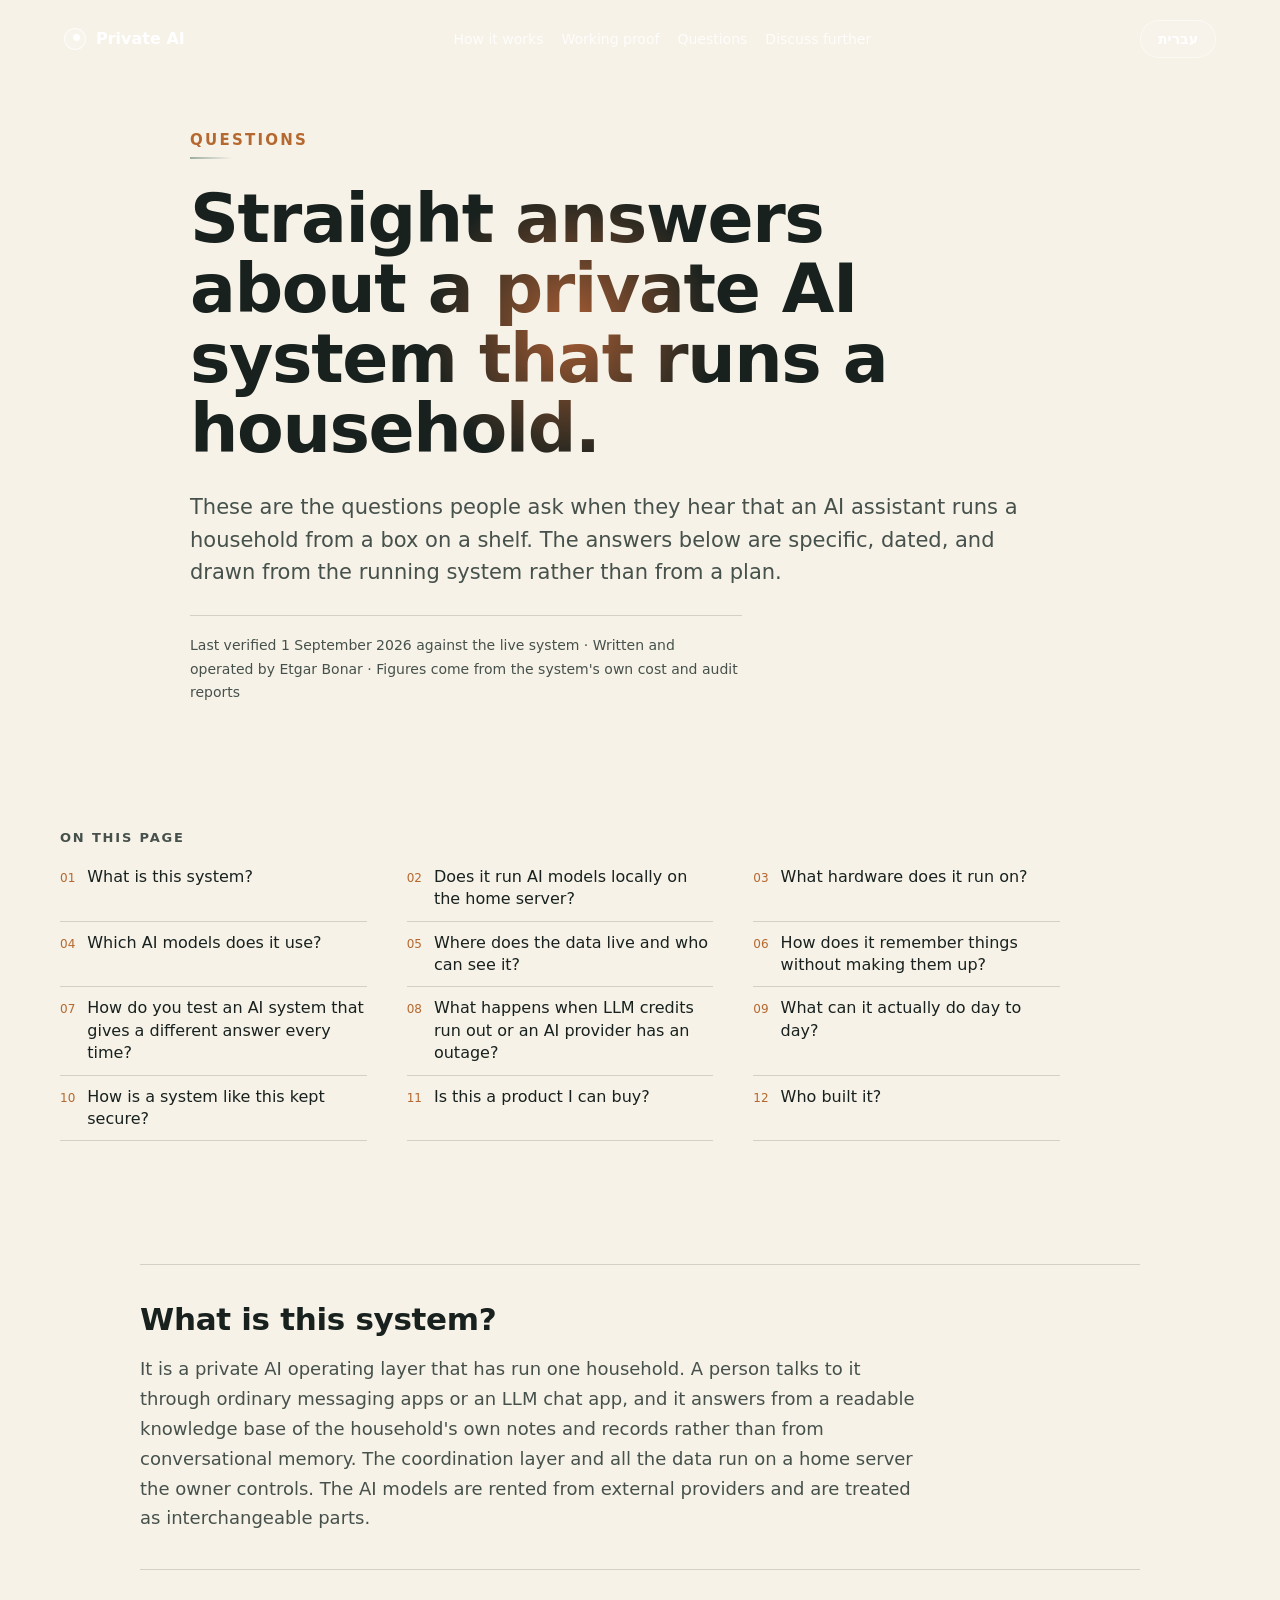
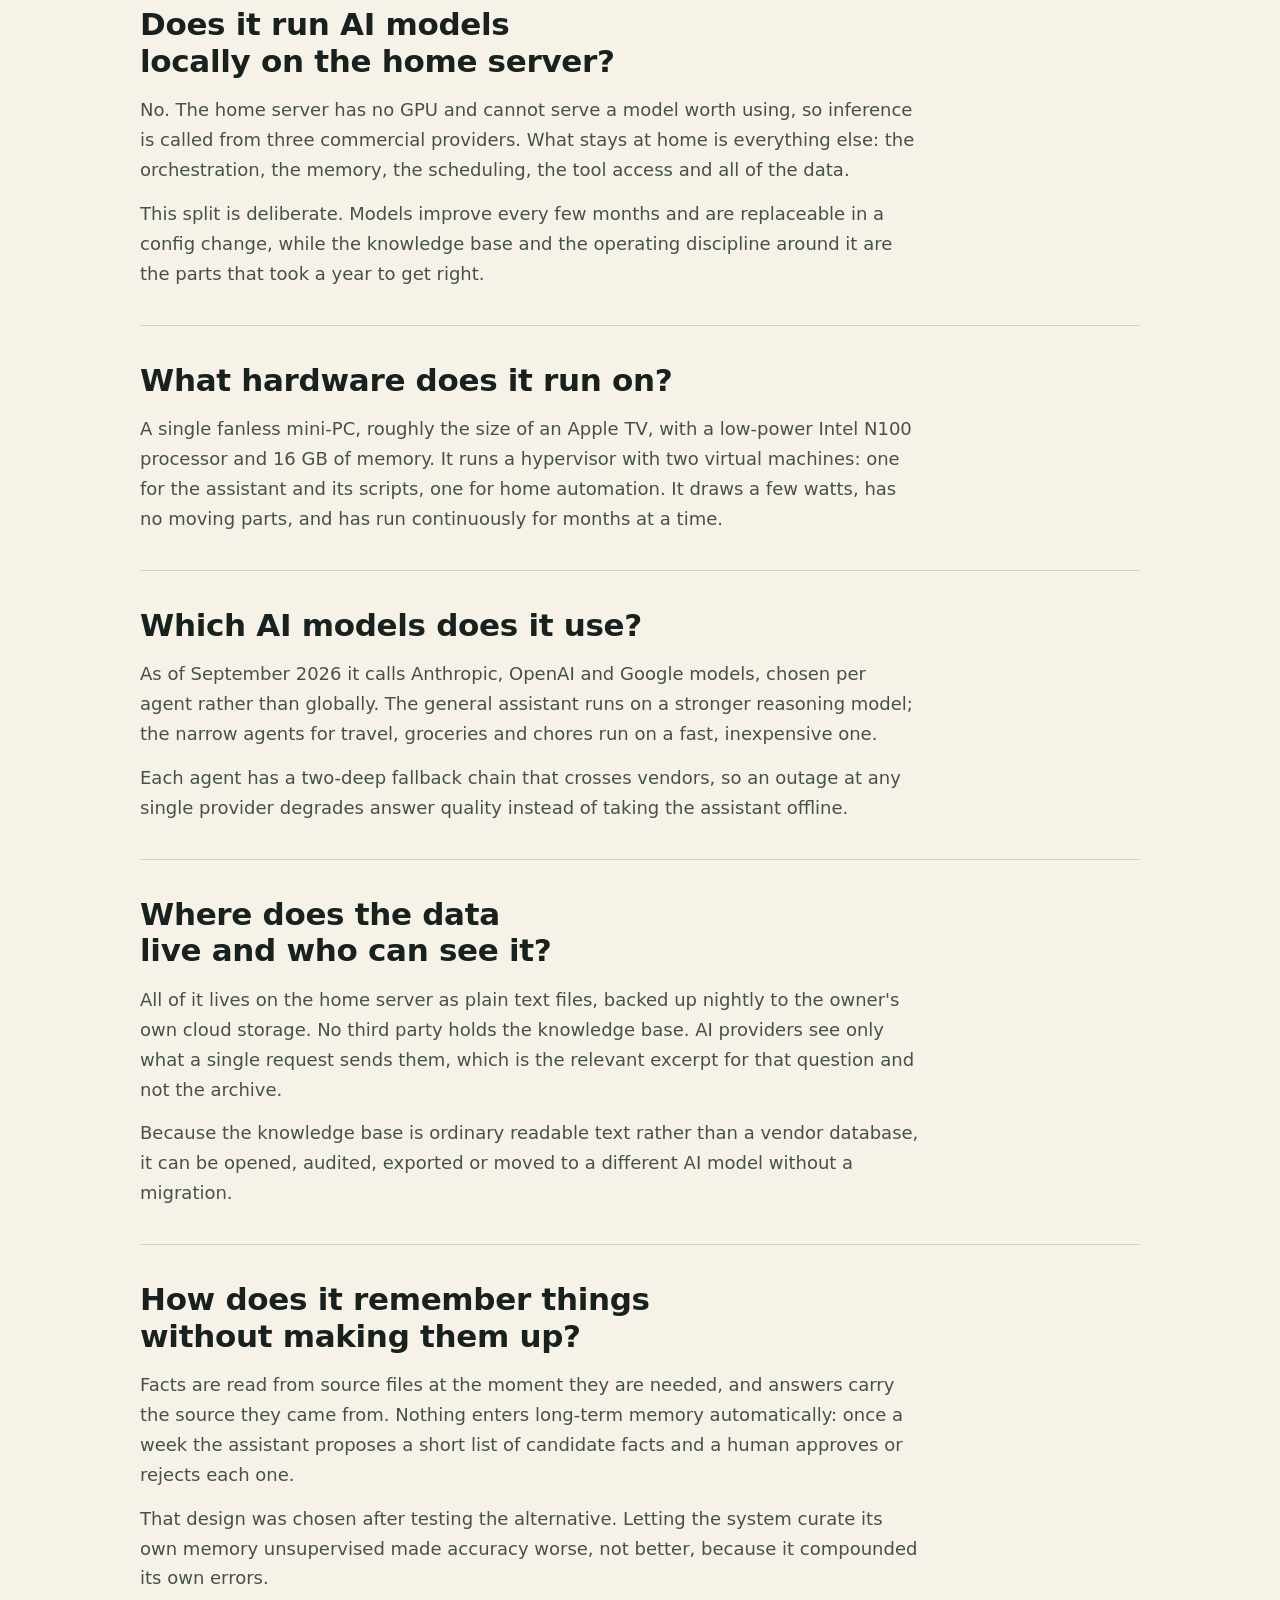
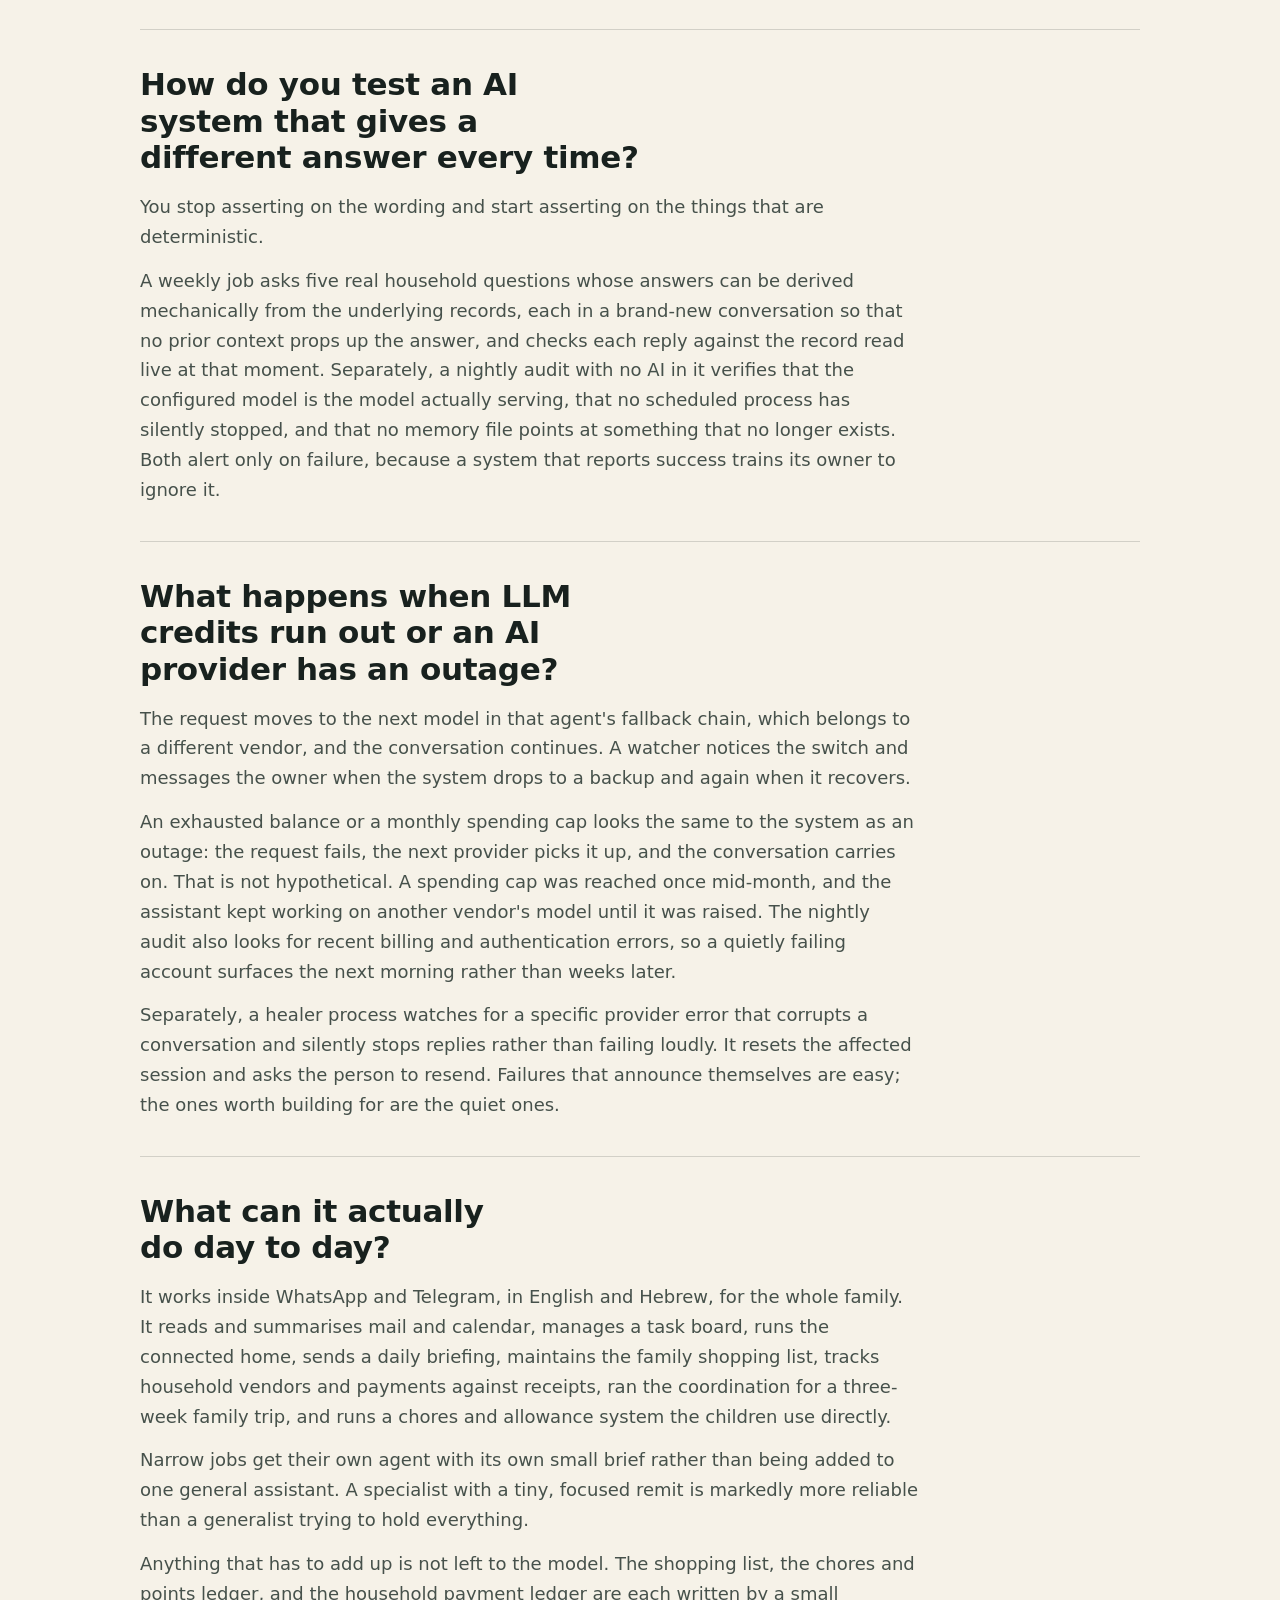
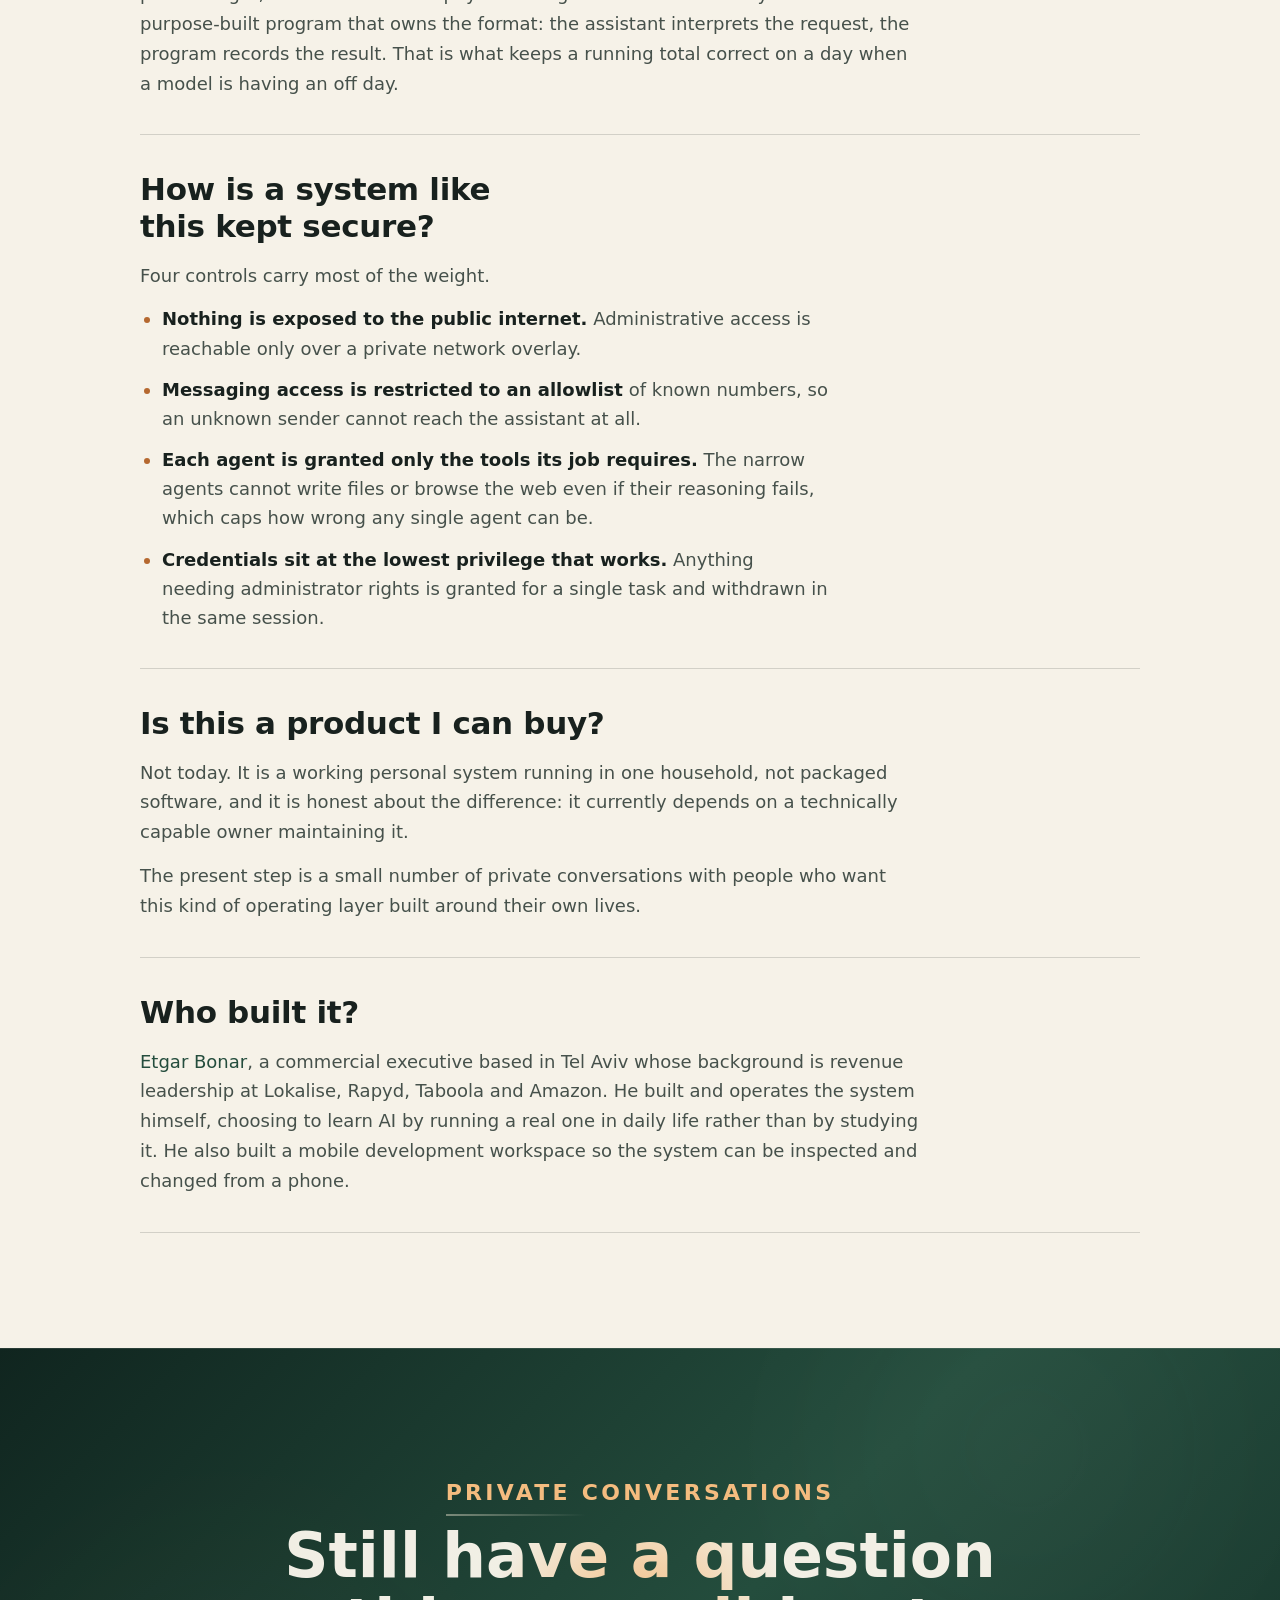
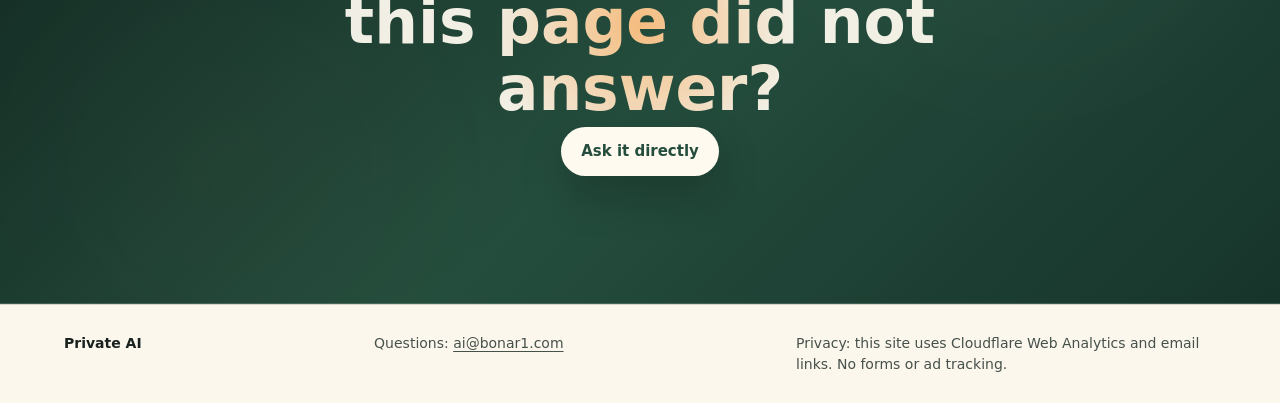
==== commit 4a701d7b: "Revise FAQ copy: 12 questions, drop cost and disclosure entries Owner-directed edits to the FAQ publ" ====
--- a/faq/index.html
+++ b/faq/index.html
@@ -6,7 +6,7 @@
     <title>Questions about a private AI operating layer | Etgar Bonar</title>
     <meta
       name="description"
-      content="Direct answers about a working private AI system running on a home server: what hardware it uses, which AI models it calls, what it costs to run, how memory works, and how a non-deterministic system is tested."
+      content="Direct answers about a working private AI system running on a home server: what hardware it uses, which AI models it calls, where the data lives, how memory works, and how a non-deterministic system is tested."
     />
     <link rel="canonical" href="https://ai.bonar1.com/faq/" />
     <link rel="alternate" hreflang="en" href="https://ai.bonar1.com/faq/" />
@@ -15,7 +15,7 @@
     <meta property="og:title" content="Questions about a private AI operating layer" />
     <meta
       property="og:description"
-      content="What the hardware is, which models it calls, what it costs, how memory works, and how a system that answers differently every time gets tested."
+      content="What the hardware is, which models it calls, where the data lives, how memory works, and how a system that answers differently every time gets tested."
     />
     <meta property="og:type" content="article" />
     <meta property="og:url" content="https://ai.bonar1.com/faq/" />
@@ -95,7 +95,7 @@
                 "name": "What is this system?",
                 "acceptedAnswer": {
                   "@type": "Answer",
-                  "text": "It is a private AI operating layer that has run one household since early 2026. A person talks to it through ordinary messaging apps, and it answers from a readable knowledge base of the household's own notes and records rather than from conversational memory. The coordination layer and all the data run on a home server the owner controls. The AI models are rented from external providers and are treated as interchangeable parts."
+                  "text": "It is a private AI operating layer that has run one household. A person talks to it through ordinary messaging apps or an LLM chat app, and it answers from a readable knowledge base of the household's own notes and records rather than from conversational memory. The coordination layer and all the data run on a home server the owner controls. The AI models are rented from external providers and are treated as interchangeable parts."
                 }
               },
               {
@@ -113,7 +113,7 @@
                 "name": "What hardware does it run on?",
                 "acceptedAnswer": {
                   "@type": "Answer",
-                  "text": "A single fanless mini-PC, roughly the size of a paperback, with a low-power Intel N100 processor and 16 GB of memory. It runs a hypervisor with two virtual machines: one for the assistant and its scripts, one for home automation. It draws a few watts, has no moving parts, and has run continuously for months at a time."
+                  "text": "A single fanless mini-PC, roughly the size of an Apple TV, with a low-power Intel N100 processor and 16 GB of memory. It runs a hypervisor with two virtual machines: one for the assistant and its scripts, one for home automation. It draws a few watts, has no moving parts, and has run continuously for months at a time."
                 }
               },
               {
@@ -127,15 +127,6 @@
               },
               {
                 "@type": "Question",
-                "@id": "https://ai.bonar1.com/faq/#q-cost",
-                "name": "What does it cost to run?",
-                "acceptedAnswer": {
-                  "@type": "Answer",
-                  "text": "Under 20 US dollars a month in AI provider charges. August 2026 came to $16.41 across the three providers, and total lifetime spend on the system to date is $35.26. Electricity for the mini-PC is a few dollars a year. The surprise in the numbers is where the money goes: 71% of the largest provider bill is the cost of re-sending context to the model, and only 13% is generating answers. The lever that reduces cost is a smaller prompt, not a cheaper model, which is the opposite of where the first month of tuning went."
-                }
-              },
-              {
-                "@type": "Question",
                 "@id": "https://ai.bonar1.com/faq/#q-data",
                 "name": "Where does the data live and who can see it?",
                 "acceptedAnswer": {
@@ -158,16 +149,16 @@
                 "name": "How do you test an AI system that gives a different answer every time?",
                 "acceptedAnswer": {
                   "@type": "Answer",
-                  "text": "You stop asserting on the wording and start asserting on the things that are deterministic. A weekly job asks five real household questions whose answers can be derived mechanically from the underlying records, each in a brand-new conversation so that no prior context props up the answer, and checks each reply against the record read live at that moment. Separately, a nightly audit with no AI in it verifies that the configured model is the model actually serving, that no scheduled process has silently stopped, and that no memory file points at something that no longer exists. Both alert only on failure, because a system that reports success trains its owner to ignore it. In the week of 23 August 2026, four of the five checks passed and one regressed, on a question that had passed the week before with nothing changed. That is exactly the class of silent fault the checks exist to catch, and it is why a clean run is treated as evidence about that week only."
+                  "text": "You stop asserting on the wording and start asserting on the things that are deterministic. A weekly job asks five real household questions whose answers can be derived mechanically from the underlying records, each in a brand-new conversation so that no prior context props up the answer, and checks each reply against the record read live at that moment. Separately, a nightly audit with no AI in it verifies that the configured model is the model actually serving, that no scheduled process has silently stopped, and that no memory file points at something that no longer exists. Both alert only on failure, because a system that reports success trains its owner to ignore it."
                 }
               },
               {
                 "@type": "Question",
                 "@id": "https://ai.bonar1.com/faq/#q-outage",
-                "name": "What happens when an AI provider has an outage?",
-                "acceptedAnswer": {
-                  "@type": "Answer",
-                  "text": "The request moves to the next model in that agent's fallback chain, which belongs to a different vendor, and the conversation continues. A watcher notices the switch and messages the owner when the system drops to a backup and again when it recovers. Separately, a healer process watches for a specific provider error that corrupts a conversation and silently stops replies rather than failing loudly. It resets the affected session and asks the person to resend. Failures that announce themselves are easy; the ones worth building for are the quiet ones."
+                "name": "What happens when LLM credits run out or an AI provider has an outage?",
+                "acceptedAnswer": {
+                  "@type": "Answer",
+                  "text": "The request moves to the next model in that agent's fallback chain, which belongs to a different vendor, and the conversation continues. A watcher notices the switch and messages the owner when the system drops to a backup and again when it recovers. An exhausted balance or a monthly spending cap looks the same to the system as an outage: the request fails, the next provider picks it up, and the conversation carries on. That is not hypothetical. A spending cap was reached once mid-month, and the assistant kept working on another vendor's model until it was raised. The nightly audit also looks for recent billing and authentication errors, so a quietly failing account surfaces the next morning rather than weeks later. Separately, a healer process watches for a specific provider error that corrupts a conversation and silently stops replies rather than failing loudly. It resets the affected session and asks the person to resend. Failures that announce themselves are easy; the ones worth building for are the quiet ones."
                 }
               },
               {
@@ -176,7 +167,7 @@
                 "name": "What can it actually do day to day?",
                 "acceptedAnswer": {
                   "@type": "Answer",
-                  "text": "It works inside WhatsApp and Telegram, in English and Hebrew, for the whole family. It reads and summarises mail and calendar, manages a task board, runs the connected home, sends a daily briefing, maintains the family shopping list, tracks household vendors and payments against receipts, ran the coordination for a three-week family trip, and runs a chores and allowance system the children use directly. Narrow jobs get their own agent with its own small brief rather than being added to one general assistant. A specialist with a tiny, focused remit is markedly more reliable than a generalist trying to hold everything."
+                  "text": "It works inside WhatsApp and Telegram, in English and Hebrew, for the whole family. It reads and summarises mail and calendar, manages a task board, runs the connected home, sends a daily briefing, maintains the family shopping list, tracks household vendors and payments against receipts, ran the coordination for a three-week family trip, and runs a chores and allowance system the children use directly. Narrow jobs get their own agent with its own small brief rather than being added to one general assistant. A specialist with a tiny, focused remit is markedly more reliable than a generalist trying to hold everything. Anything that has to add up is not left to the model. The shopping list, the chores and points ledger, and the household payment ledger are each written by a small purpose-built program that owns the format: the assistant interprets the request, the program records the result. That is what keeps a running total correct on a day when a model is having an off day."
                 }
               },
               {
@@ -186,15 +177,6 @@
                 "acceptedAnswer": {
                   "@type": "Answer",
                   "text": "Four controls carry most of the weight. Nothing is exposed to the public internet. Administrative access is reachable only over a private network overlay. Messaging access is restricted to an allowlist of known numbers, so an unknown sender cannot reach the assistant at all. Each agent is granted only the tools its job requires. The narrow agents cannot write files or browse the web even if their reasoning fails, which caps how wrong any single agent can be. Credentials sit at the lowest privilege that works. Anything needing administrator rights is granted for a single task and withdrawn in the same session."
-                }
-              },
-              {
-                "@type": "Question",
-                "@id": "https://ai.bonar1.com/faq/#q-disclosure",
-                "name": "Why does this page describe the design but leave out addresses, versions and file paths?",
-                "acceptedAnswer": {
-                  "@type": "Answer",
-                  "text": "Because the two kinds of detail have very different value. Design patterns, measurements and results are what make this worth reading, and publishing them costs nothing in security. Network addresses, port numbers, software version numbers, file paths, schedule times and account identifiers give a reader nothing useful and give an attacker a starting position, so they are withheld on principle. The same rule keeps any account of the system's weaknesses off a public page. The underlying position matters more than the redactions: a system whose safety depends on nobody knowing its architecture is not secure in the first place. The controls described above are built to hold whether or not the design is public."
                 }
               },
               {
@@ -249,7 +231,7 @@
     <main id="top">
       <section class="section faq-intro" aria-labelledby="faq-title">
         <p class="section-kicker">Questions</p>
-        <h1 class="cursor-reactive" id="faq-title">Straight answers about a private AI system that actually runs.</h1>
+        <h1 class="cursor-reactive" id="faq-title">Straight answers about a private AI system that runs a household.</h1>
         <p class="faq-lede">
           These are the questions people ask when they hear that an AI assistant
           runs a household from a box on a shelf. The answers below are specific,
@@ -269,14 +251,12 @@
           <li><a href="#q-local-models">Does it run AI models locally on the home server?</a></li>
           <li><a href="#q-hardware">What hardware does it run on?</a></li>
           <li><a href="#q-models">Which AI models does it use?</a></li>
-          <li><a href="#q-cost">What does it cost to run?</a></li>
           <li><a href="#q-data">Where does the data live and who can see it?</a></li>
           <li><a href="#q-memory">How does it remember things without making them up?</a></li>
           <li><a href="#q-testing">How do you test an AI system that gives a different answer every time?</a></li>
-          <li><a href="#q-outage">What happens when an AI provider has an outage?</a></li>
+          <li><a href="#q-outage">What happens when LLM credits run out or an AI provider has an outage?</a></li>
           <li><a href="#q-capability">What can it actually do day to day?</a></li>
           <li><a href="#q-security">How is a system like this kept secure?</a></li>
-          <li><a href="#q-disclosure">Why does this page leave out addresses, versions and file paths?</a></li>
           <li><a href="#q-product">Is this a product I can buy?</a></li>
           <li><a href="#q-who">Who built it?</a></li>
         </ol>
@@ -286,13 +266,13 @@
         <article class="faq-item" id="q-what-is-it">
           <h2>What is this system?</h2>
           <p>
-            It is a private AI operating layer that has run one household since
-            early 2026. A person talks to it through ordinary messaging apps, and
-            it answers from a readable knowledge base of the household's own notes
-            and records rather than from conversational memory. The coordination
-            layer and all the data run on a home server the owner controls. The AI
-            models are rented from external providers and are treated as
-            interchangeable parts.
+            It is a private AI operating layer that has run one household. A person
+            talks to it through ordinary messaging apps or an LLM chat app, and it
+            answers from a readable knowledge base of the household's own notes and
+            records rather than from conversational memory. The coordination layer
+            and all the data run on a home server the owner controls. The AI models
+            are rented from external providers and are treated as interchangeable
+            parts.
           </p>
         </article>
 
@@ -315,7 +295,7 @@
         <article class="faq-item" id="q-hardware">
           <h2>What hardware does it run on?</h2>
           <p>
-            A single fanless mini-PC, roughly the size of a paperback, with a
+            A single fanless mini-PC, roughly the size of an Apple TV, with a
             low-power Intel N100 processor and 16 GB of memory. It runs a hypervisor
             with two virtual machines: one for the assistant and its scripts, one for
             home automation. It draws a few watts, has no moving parts, and has run
@@ -338,21 +318,6 @@
           </p>
         </article>
 
-        <article class="faq-item" id="q-cost">
-          <h2>What does it cost to run?</h2>
-          <p>
-            Under 20 US dollars a month in AI provider charges. August 2026 came to
-            $16.41 across the three providers, and total lifetime spend on the system
-            to date is $35.26. Electricity for the mini-PC is a few dollars a year.
-          </p>
-          <p>
-            The surprise in the numbers is where the money goes: <strong>71% of the
-            largest provider bill is the cost of re-sending context to the model, and
-            only 13% is generating answers.</strong> The lever that reduces cost is a
-            smaller prompt, not a cheaper model, which is the opposite of where the
-            first month of tuning went.
-          </p>
-        </article>
 
         <article class="faq-item" id="q-data">
           <h2>Where does the data live and who can see it?</h2>
@@ -401,22 +366,24 @@
             on failure, because a system that reports success trains its owner to
             ignore it.
           </p>
-          <p>
-            In the week of 23 August 2026, four of the five checks passed and one
-            regressed, on a question that had passed the week before with nothing
-            changed. That is exactly the class of silent fault the checks exist to
-            catch, and it is why a clean run is treated as evidence about that week
-            only.
-          </p>
         </article>
 
         <article class="faq-item" id="q-outage">
-          <h2>What happens when an AI provider has an outage?</h2>
+          <h2>What happens when LLM credits run out or an AI provider has an outage?</h2>
           <p>
             The request moves to the next model in that agent's fallback chain, which
             belongs to a different vendor, and the conversation continues. A watcher
             notices the switch and messages the owner when the system drops to a backup
             and again when it recovers.
+          </p>
+          <p>
+            An exhausted balance or a monthly spending cap looks the same to the system
+            as an outage: the request fails, the next provider picks it up, and the
+            conversation carries on. That is not hypothetical. A spending cap was
+            reached once mid-month, and the assistant kept working on another vendor's
+            model until it was raised. The nightly audit also looks for recent billing
+            and authentication errors, so a quietly failing account surfaces the next
+            morning rather than weeks later.
           </p>
           <p>
             Separately, a healer process watches for a specific provider error that
@@ -441,6 +408,13 @@
             Narrow jobs get their own agent with its own small brief rather than being
             added to one general assistant. A specialist with a tiny, focused remit is
             markedly more reliable than a generalist trying to hold everything.
+          </p>
+          <p>
+            Anything that has to add up is not left to the model. The shopping list, the
+            chores and points ledger, and the household payment ledger are each written
+            by a small purpose-built program that owns the format: the assistant
+            interprets the request, the program records the result. That is what keeps a
+            running total correct on a day when a model is having an off day.
           </p>
         </article>
 
@@ -469,24 +443,6 @@
           </ul>
         </article>
 
-        <article class="faq-item" id="q-disclosure">
-          <h2>Why does this page describe the design but leave out addresses, versions and file paths?</h2>
-          <p>
-            Because the two kinds of detail have very different value. Design patterns,
-            measurements and results are what make this worth reading, and publishing
-            them costs nothing in security. Network addresses, port numbers, software
-            version numbers, file paths, schedule times and account identifiers give a
-            reader nothing useful and give an attacker a starting position, so they are
-            withheld on principle. The same rule keeps any account of the system's
-            weaknesses off a public page.
-          </p>
-          <p>
-            The underlying position matters more than the redactions: a system whose
-            safety depends on nobody knowing its architecture is not secure in the first
-            place. The controls described above are built to hold whether or not the
-            design is public.
-          </p>
-        </article>
 
         <article class="faq-item" id="q-product">
           <h2>Is this a product I can buy?</h2>
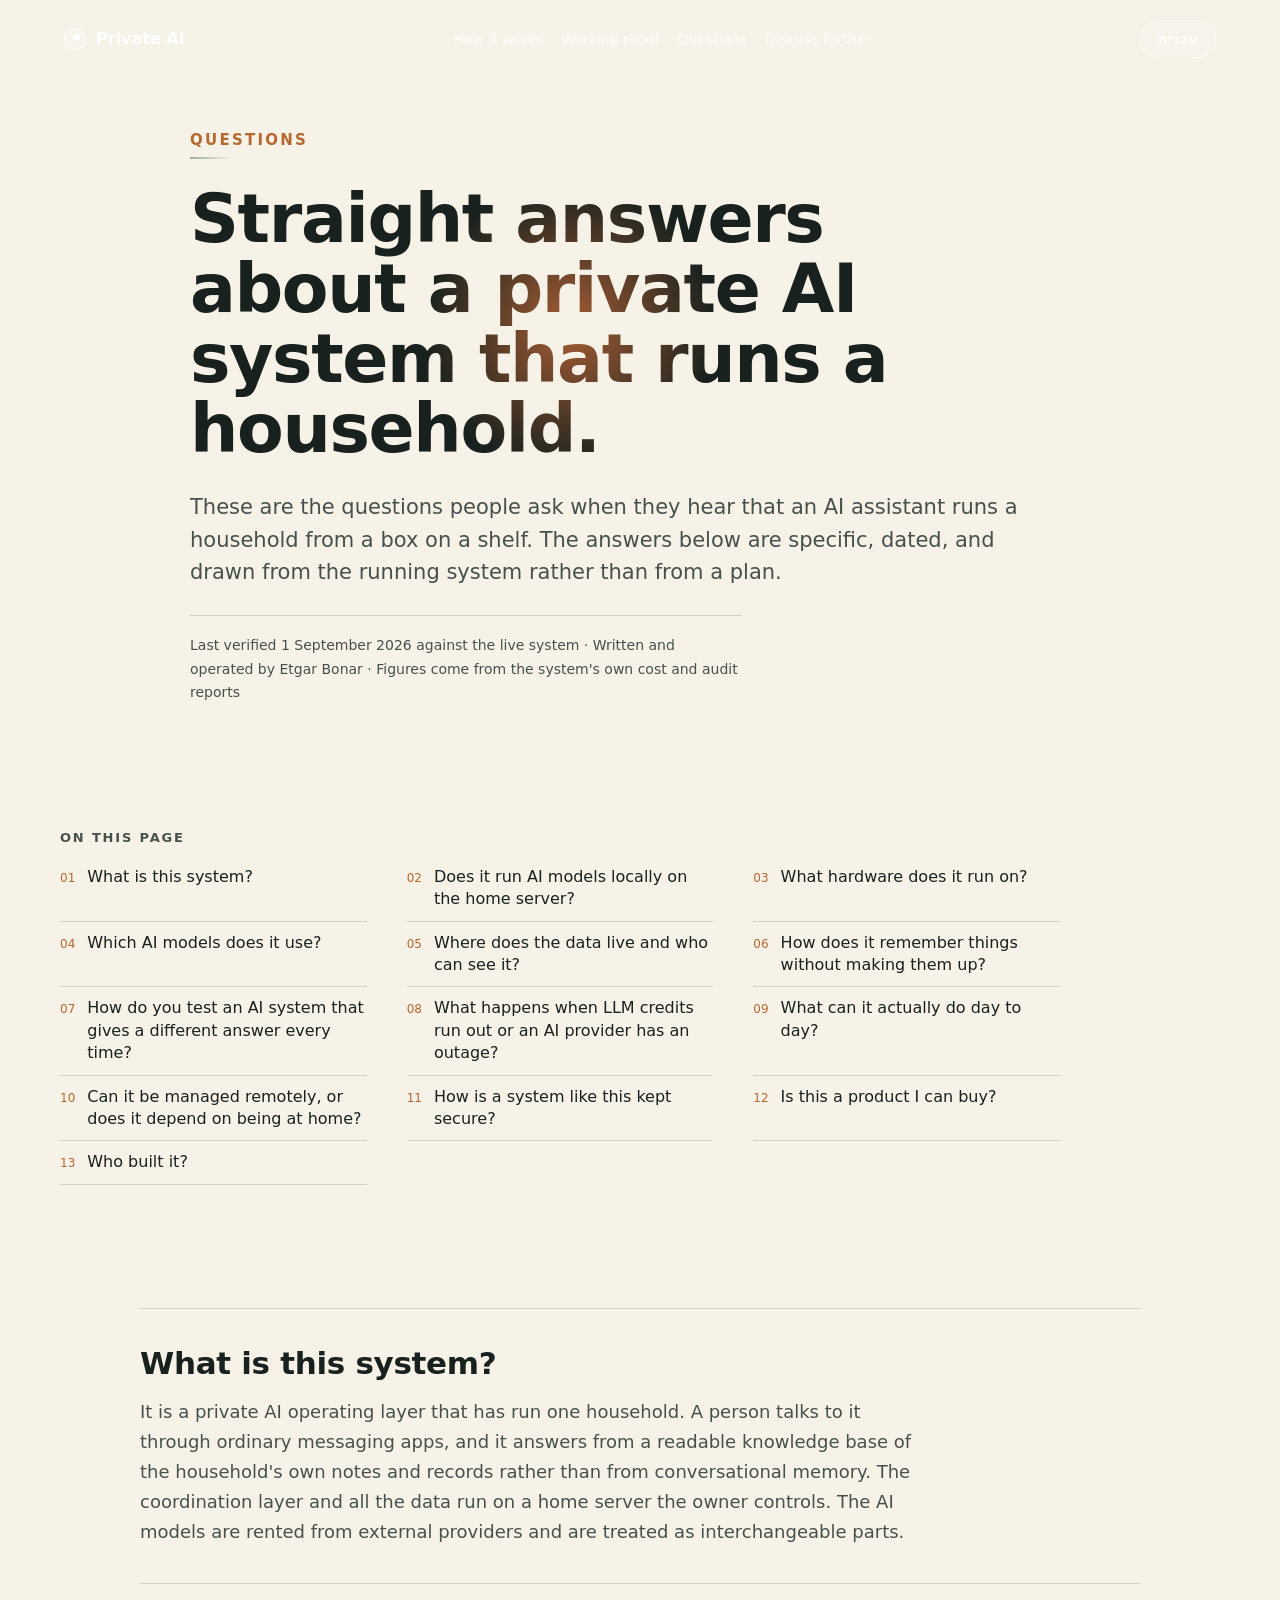
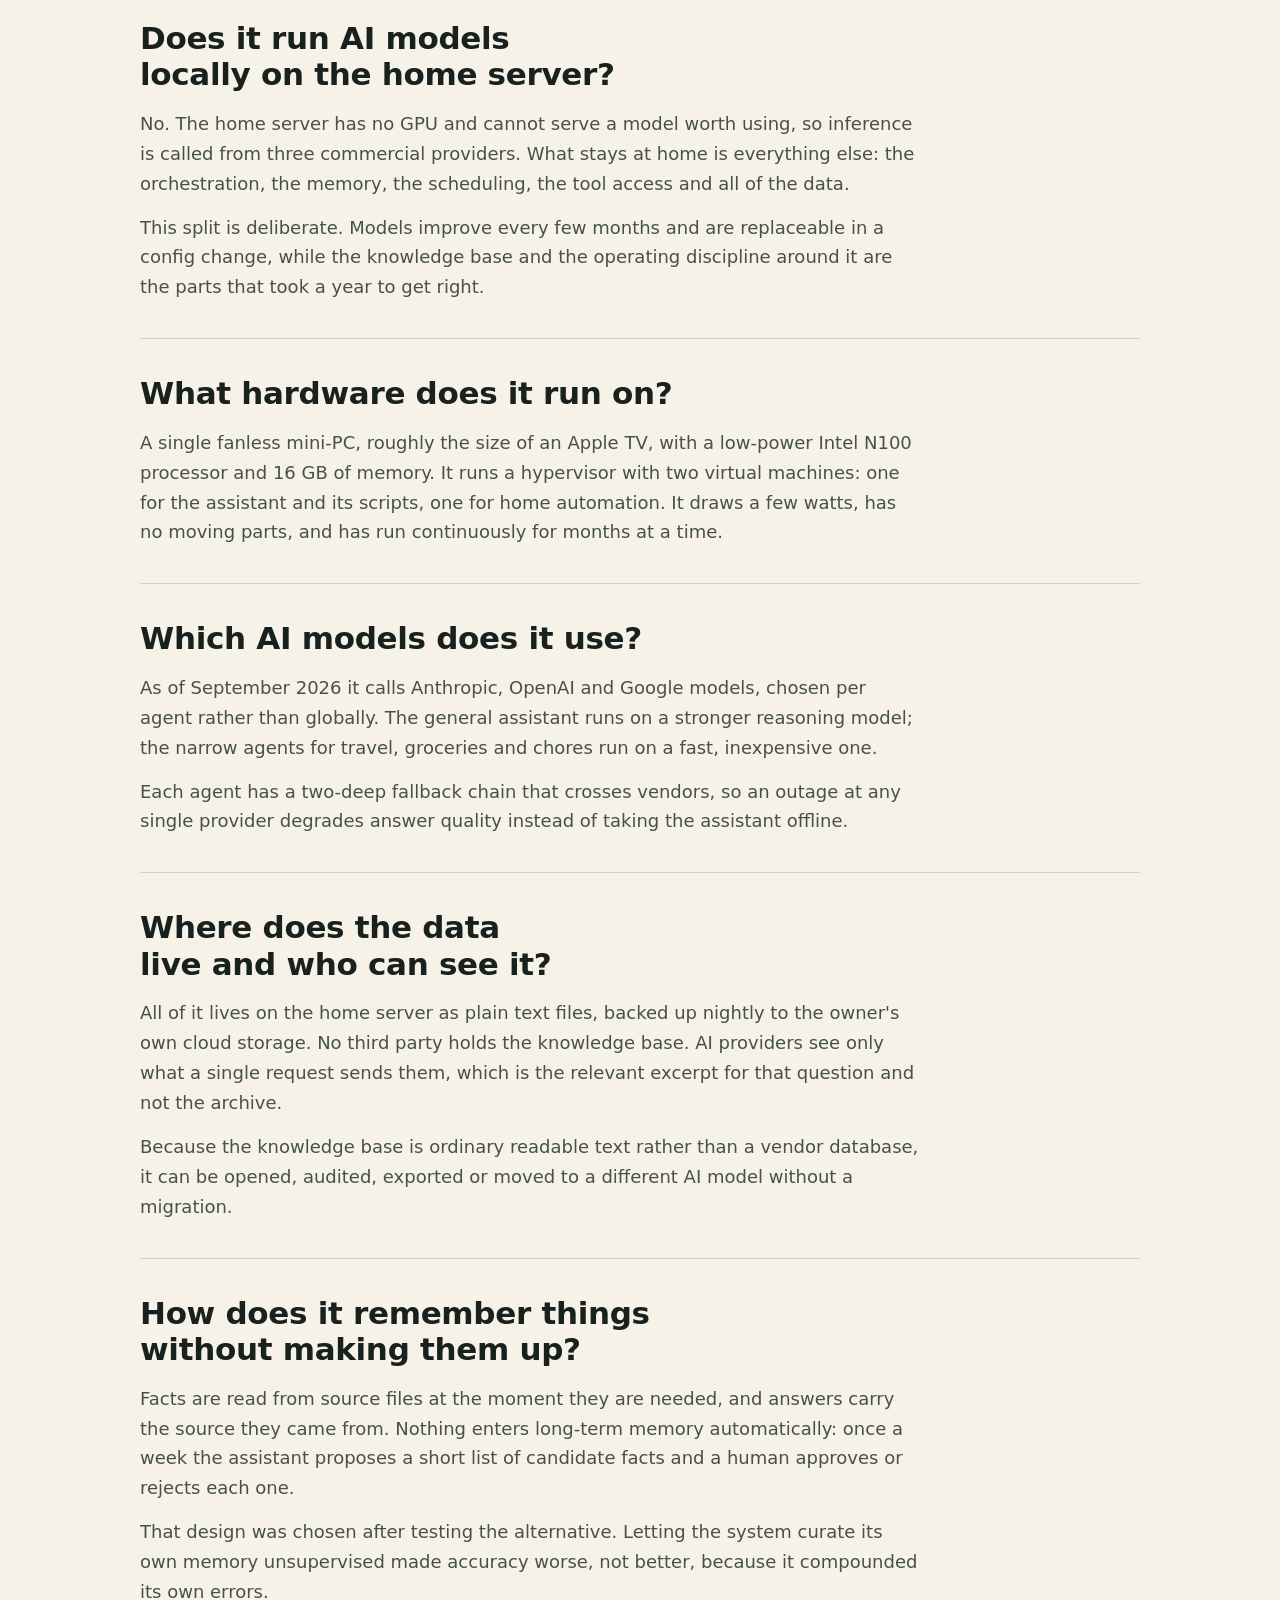
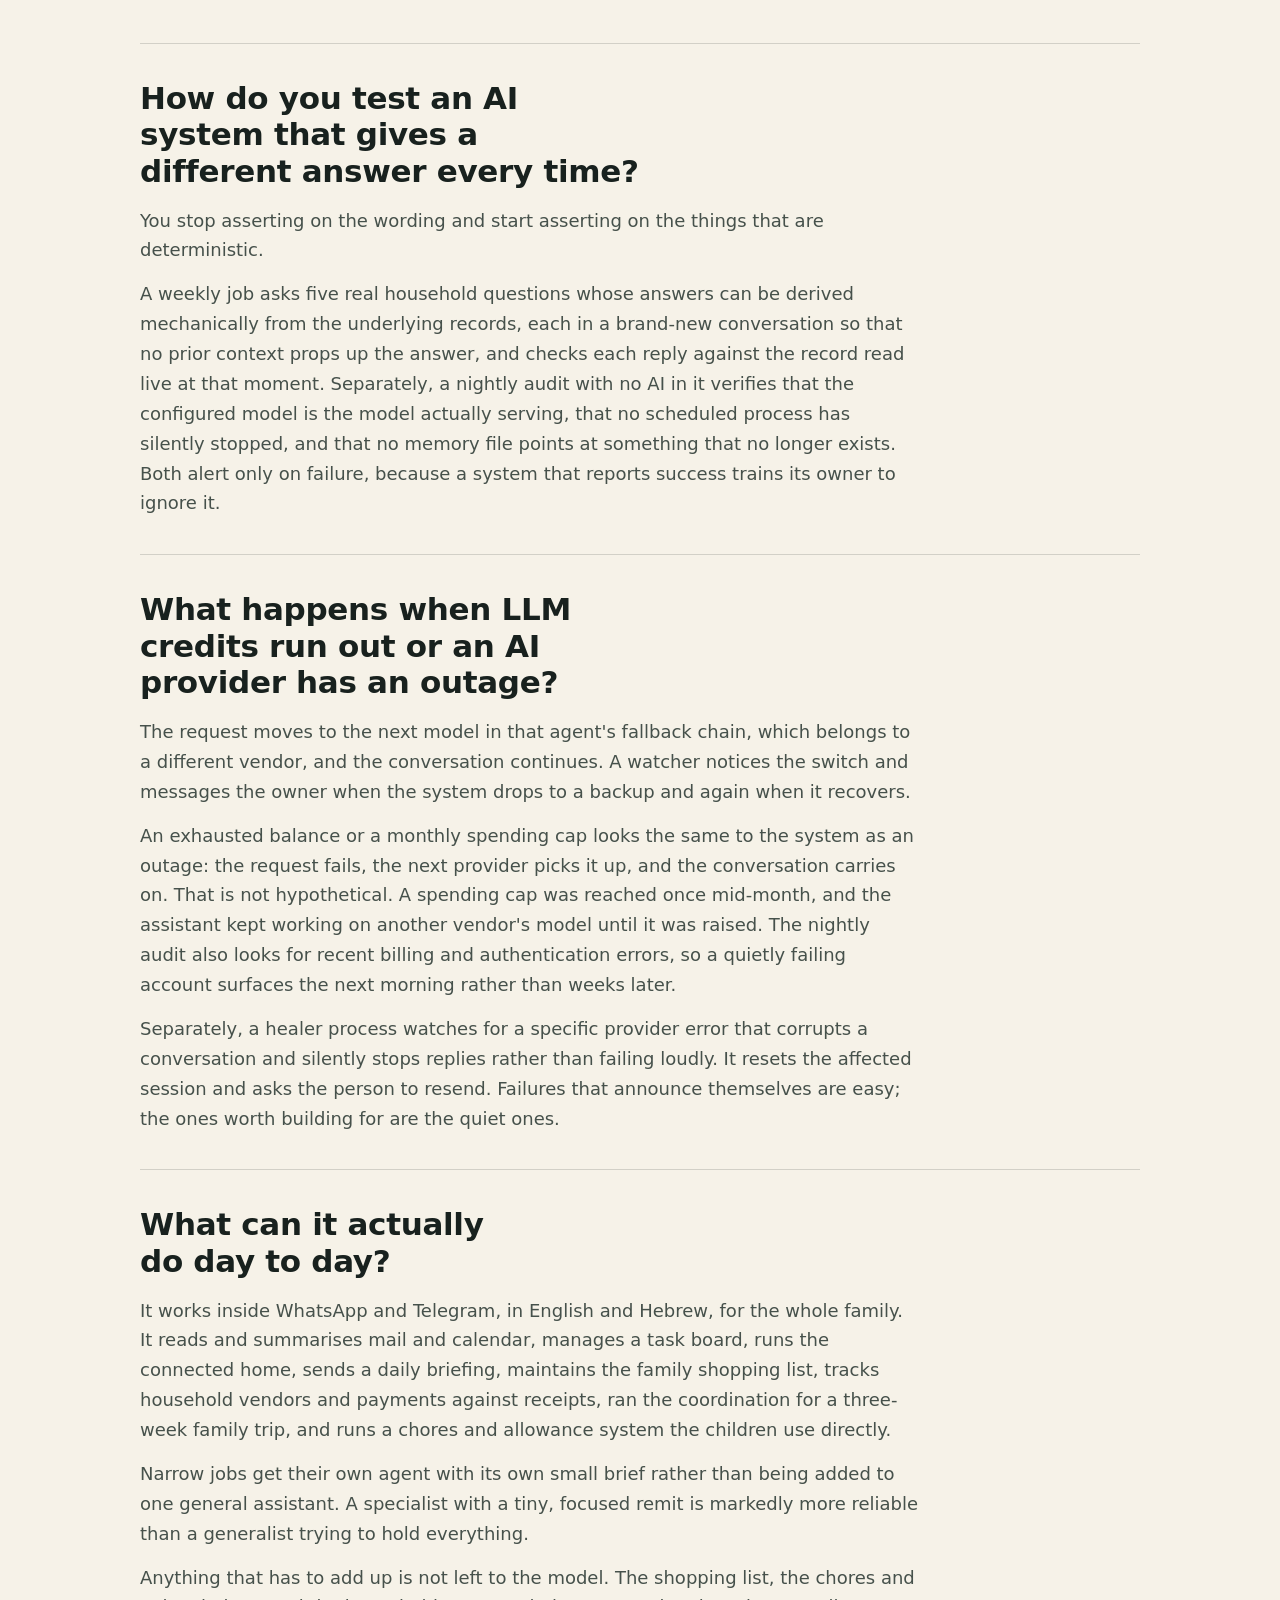
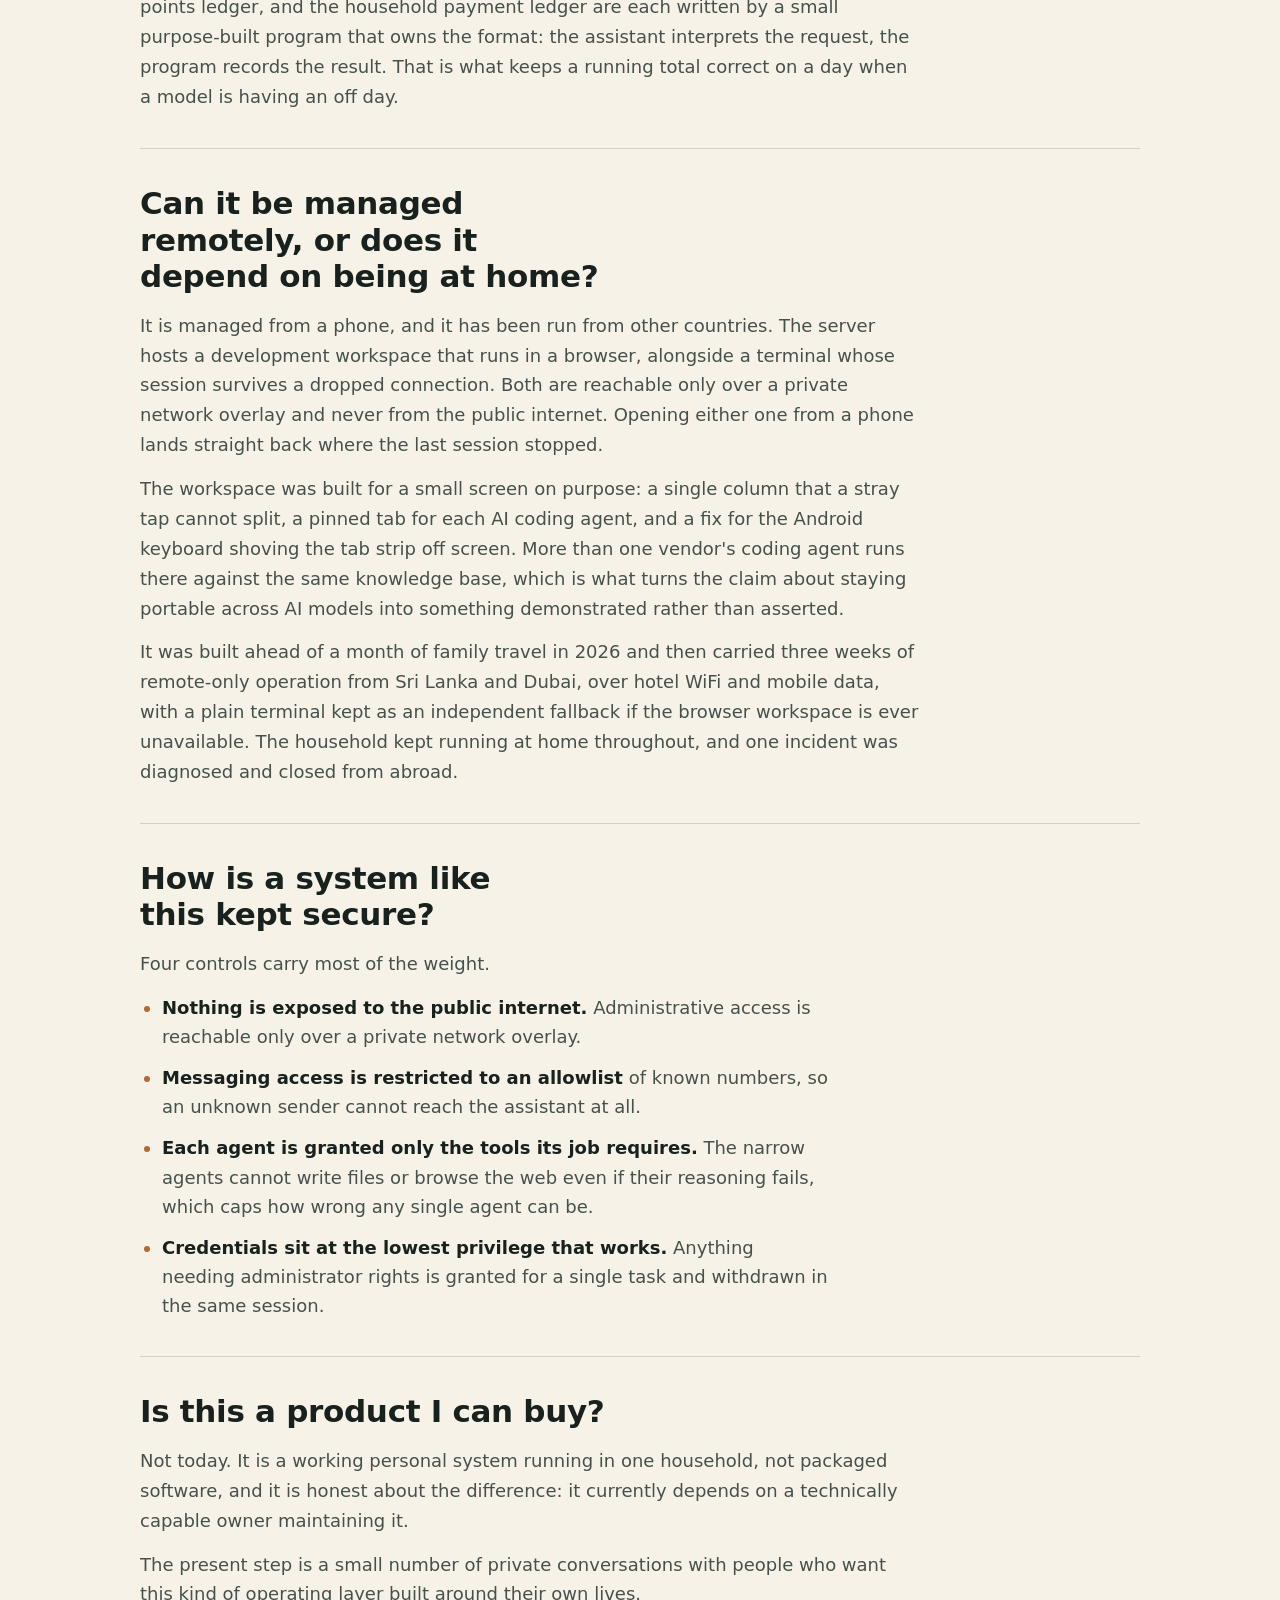
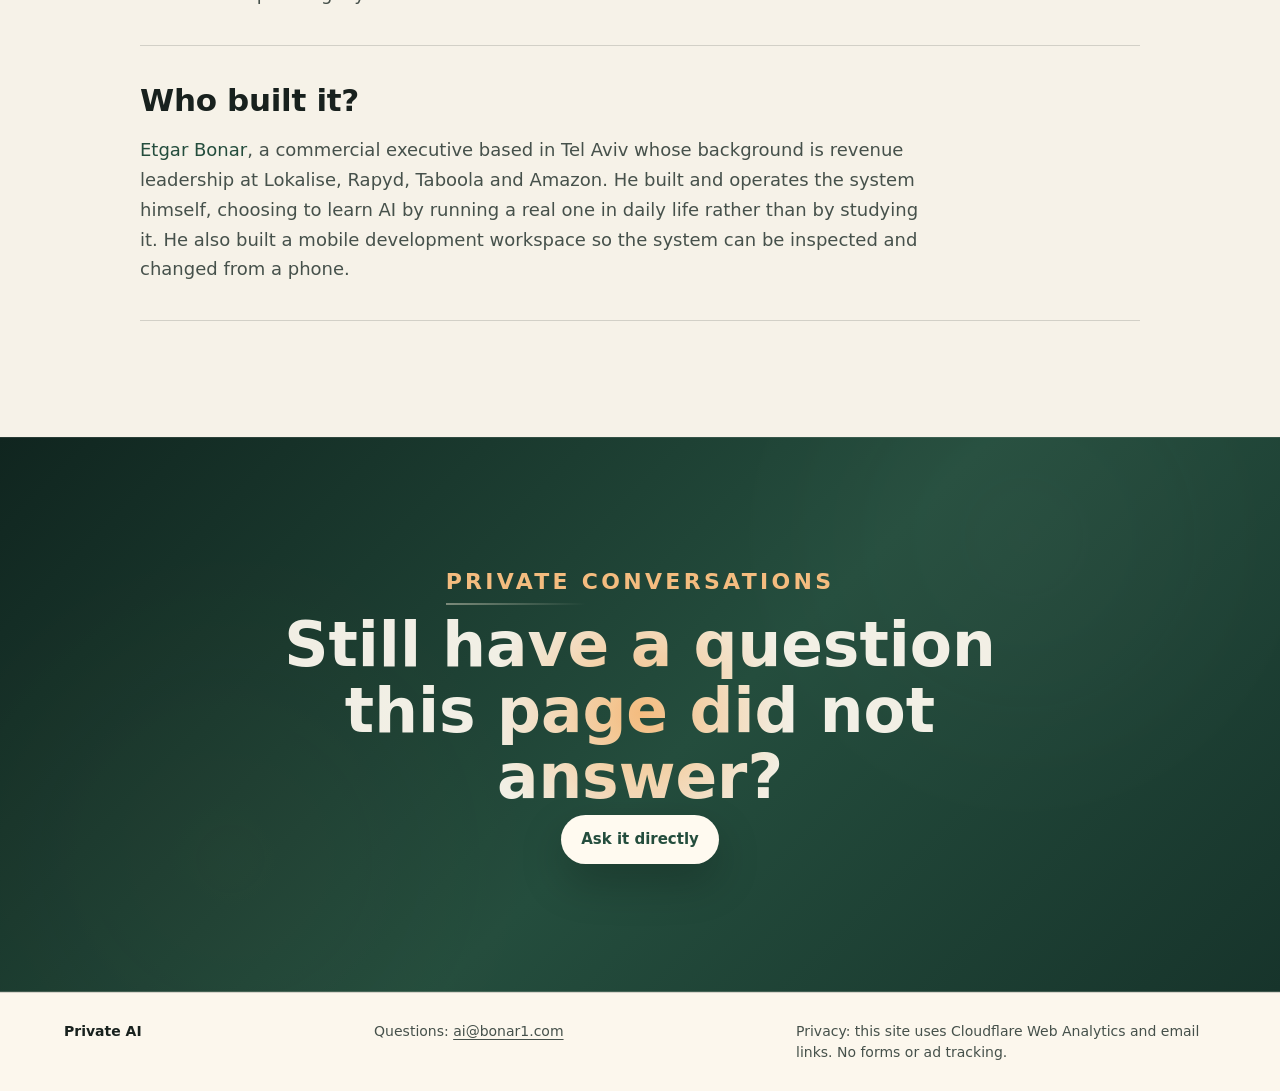
==== commit 53c9d471: "FAQ: correct Q1 entry points, add remote-management question - Q1 no longer claims an "LLM chat app"" ====
--- a/faq/index.html
+++ b/faq/index.html
@@ -6,7 +6,7 @@
     <title>Questions about a private AI operating layer | Etgar Bonar</title>
     <meta
       name="description"
-      content="Direct answers about a working private AI system running on a home server: what hardware it uses, which AI models it calls, where the data lives, how memory works, and how a non-deterministic system is tested."
+      content="Direct answers about a working private AI system running on a home server: what hardware it uses, which AI models it calls, where the data lives, how memory works, how a non-deterministic system is tested, and how it is run from a phone while travelling."
     />
     <link rel="canonical" href="https://ai.bonar1.com/faq/" />
     <link rel="alternate" hreflang="en" href="https://ai.bonar1.com/faq/" />
@@ -15,7 +15,7 @@
     <meta property="og:title" content="Questions about a private AI operating layer" />
     <meta
       property="og:description"
-      content="What the hardware is, which models it calls, where the data lives, how memory works, and how a system that answers differently every time gets tested."
+      content="What the hardware is, which models it calls, where the data lives, how memory works, how a system that answers differently every time gets tested, and how it is run from a phone."
     />
     <meta property="og:type" content="article" />
     <meta property="og:url" content="https://ai.bonar1.com/faq/" />
@@ -95,7 +95,7 @@
                 "name": "What is this system?",
                 "acceptedAnswer": {
                   "@type": "Answer",
-                  "text": "It is a private AI operating layer that has run one household. A person talks to it through ordinary messaging apps or an LLM chat app, and it answers from a readable knowledge base of the household's own notes and records rather than from conversational memory. The coordination layer and all the data run on a home server the owner controls. The AI models are rented from external providers and are treated as interchangeable parts."
+                  "text": "It is a private AI operating layer that has run one household. A person talks to it through ordinary messaging apps, and it answers from a readable knowledge base of the household's own notes and records rather than from conversational memory. The coordination layer and all the data run on a home server the owner controls. The AI models are rented from external providers and are treated as interchangeable parts."
                 }
               },
               {
@@ -168,6 +168,15 @@
                 "acceptedAnswer": {
                   "@type": "Answer",
                   "text": "It works inside WhatsApp and Telegram, in English and Hebrew, for the whole family. It reads and summarises mail and calendar, manages a task board, runs the connected home, sends a daily briefing, maintains the family shopping list, tracks household vendors and payments against receipts, ran the coordination for a three-week family trip, and runs a chores and allowance system the children use directly. Narrow jobs get their own agent with its own small brief rather than being added to one general assistant. A specialist with a tiny, focused remit is markedly more reliable than a generalist trying to hold everything. Anything that has to add up is not left to the model. The shopping list, the chores and points ledger, and the household payment ledger are each written by a small purpose-built program that owns the format: the assistant interprets the request, the program records the result. That is what keeps a running total correct on a day when a model is having an off day."
+                }
+              },
+              {
+                "@type": "Question",
+                "@id": "https://ai.bonar1.com/faq/#q-remote",
+                "name": "Can it be managed remotely, or does it depend on being at home?",
+                "acceptedAnswer": {
+                  "@type": "Answer",
+                  "text": "It is managed from a phone, and it has been run from other countries. The server hosts a development workspace that runs in a browser, alongside a terminal whose session survives a dropped connection. Both are reachable only over a private network overlay and never from the public internet. Opening either one from a phone lands straight back where the last session stopped. The workspace was built for a small screen on purpose: a single column that a stray tap cannot split, a pinned tab for each AI coding agent, and a fix for the Android keyboard shoving the tab strip off screen. More than one vendor's coding agent runs there against the same knowledge base, which is what turns the claim about staying portable across AI models into something demonstrated rather than asserted. It was built ahead of a month of family travel in 2026 and then carried three weeks of remote-only operation from Sri Lanka and Dubai, over hotel WiFi and mobile data, with a plain terminal kept as an independent fallback if the browser workspace is ever unavailable. The household kept running at home throughout, and one incident was diagnosed and closed from abroad."
                 }
               },
               {
@@ -256,6 +265,7 @@
           <li><a href="#q-testing">How do you test an AI system that gives a different answer every time?</a></li>
           <li><a href="#q-outage">What happens when LLM credits run out or an AI provider has an outage?</a></li>
           <li><a href="#q-capability">What can it actually do day to day?</a></li>
+          <li><a href="#q-remote">Can it be managed remotely, or does it depend on being at home?</a></li>
           <li><a href="#q-security">How is a system like this kept secure?</a></li>
           <li><a href="#q-product">Is this a product I can buy?</a></li>
           <li><a href="#q-who">Who built it?</a></li>
@@ -267,8 +277,8 @@
           <h2>What is this system?</h2>
           <p>
             It is a private AI operating layer that has run one household. A person
-            talks to it through ordinary messaging apps or an LLM chat app, and it
-            answers from a readable knowledge base of the household's own notes and
+            talks to it through ordinary messaging apps, and it answers from a
+            readable knowledge base of the household's own notes and
             records rather than from conversational memory. The coordination layer
             and all the data run on a home server the owner controls. The AI models
             are rented from external providers and are treated as interchangeable
@@ -415,6 +425,33 @@
             by a small purpose-built program that owns the format: the assistant
             interprets the request, the program records the result. That is what keeps a
             running total correct on a day when a model is having an off day.
+          </p>
+        </article>
+
+        <article class="faq-item" id="q-remote">
+          <h2>Can it be managed remotely, or does it depend on being at home?</h2>
+          <p>
+            It is managed from a phone, and it has been run from other countries. The
+            server hosts a development workspace that runs in a browser, alongside a
+            terminal whose session survives a dropped connection. Both are reachable
+            only over a private network overlay and never from the public internet.
+            Opening either one from a phone lands straight back where the last session
+            stopped.
+          </p>
+          <p>
+            The workspace was built for a small screen on purpose: a single column that
+            a stray tap cannot split, a pinned tab for each AI coding agent, and a fix
+            for the Android keyboard shoving the tab strip off screen. More than one
+            vendor's coding agent runs there against the same knowledge base, which is
+            what turns the claim about staying portable across AI models into something
+            demonstrated rather than asserted.
+          </p>
+          <p>
+            It was built ahead of a month of family travel in 2026 and then carried
+            three weeks of remote-only operation from Sri Lanka and Dubai, over hotel
+            WiFi and mobile data, with a plain terminal kept as an independent fallback
+            if the browser workspace is ever unavailable. The household kept running at
+            home throughout, and one incident was diagnosed and closed from abroad.
           </p>
         </article>
 
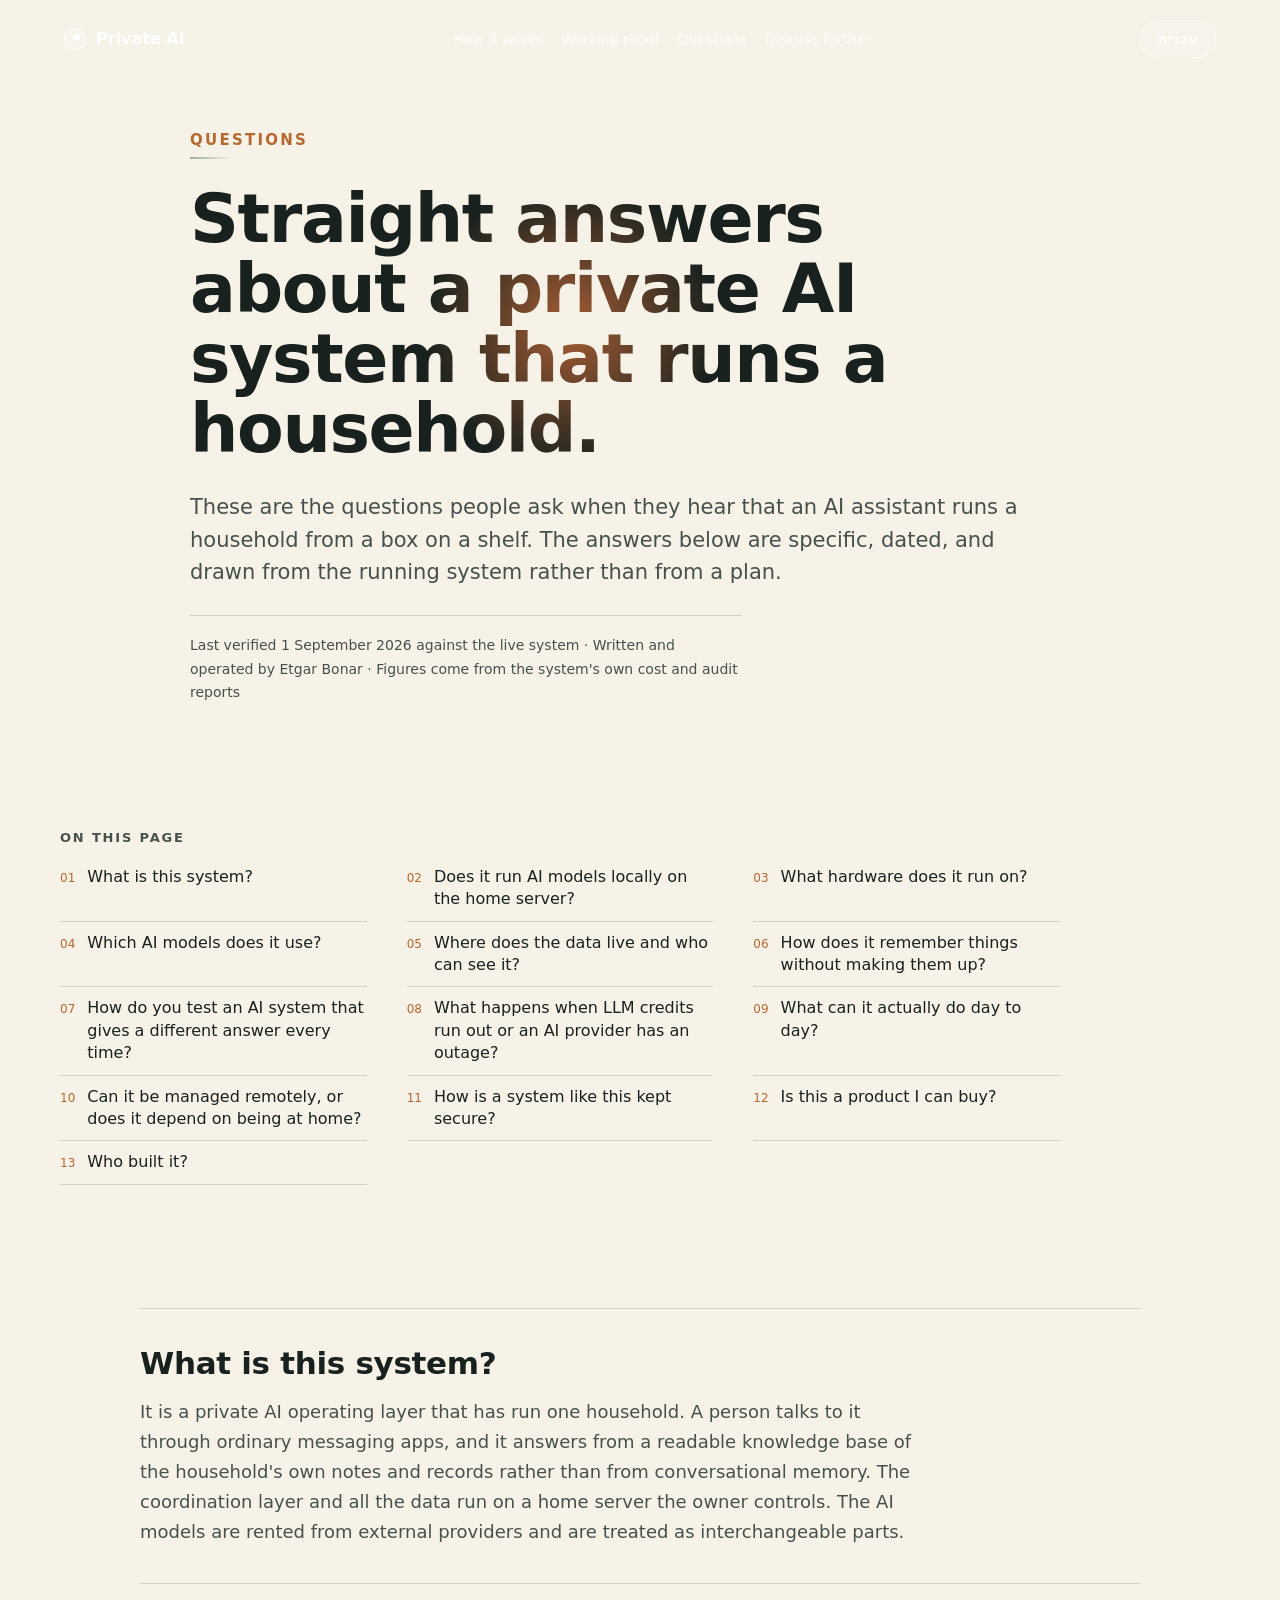
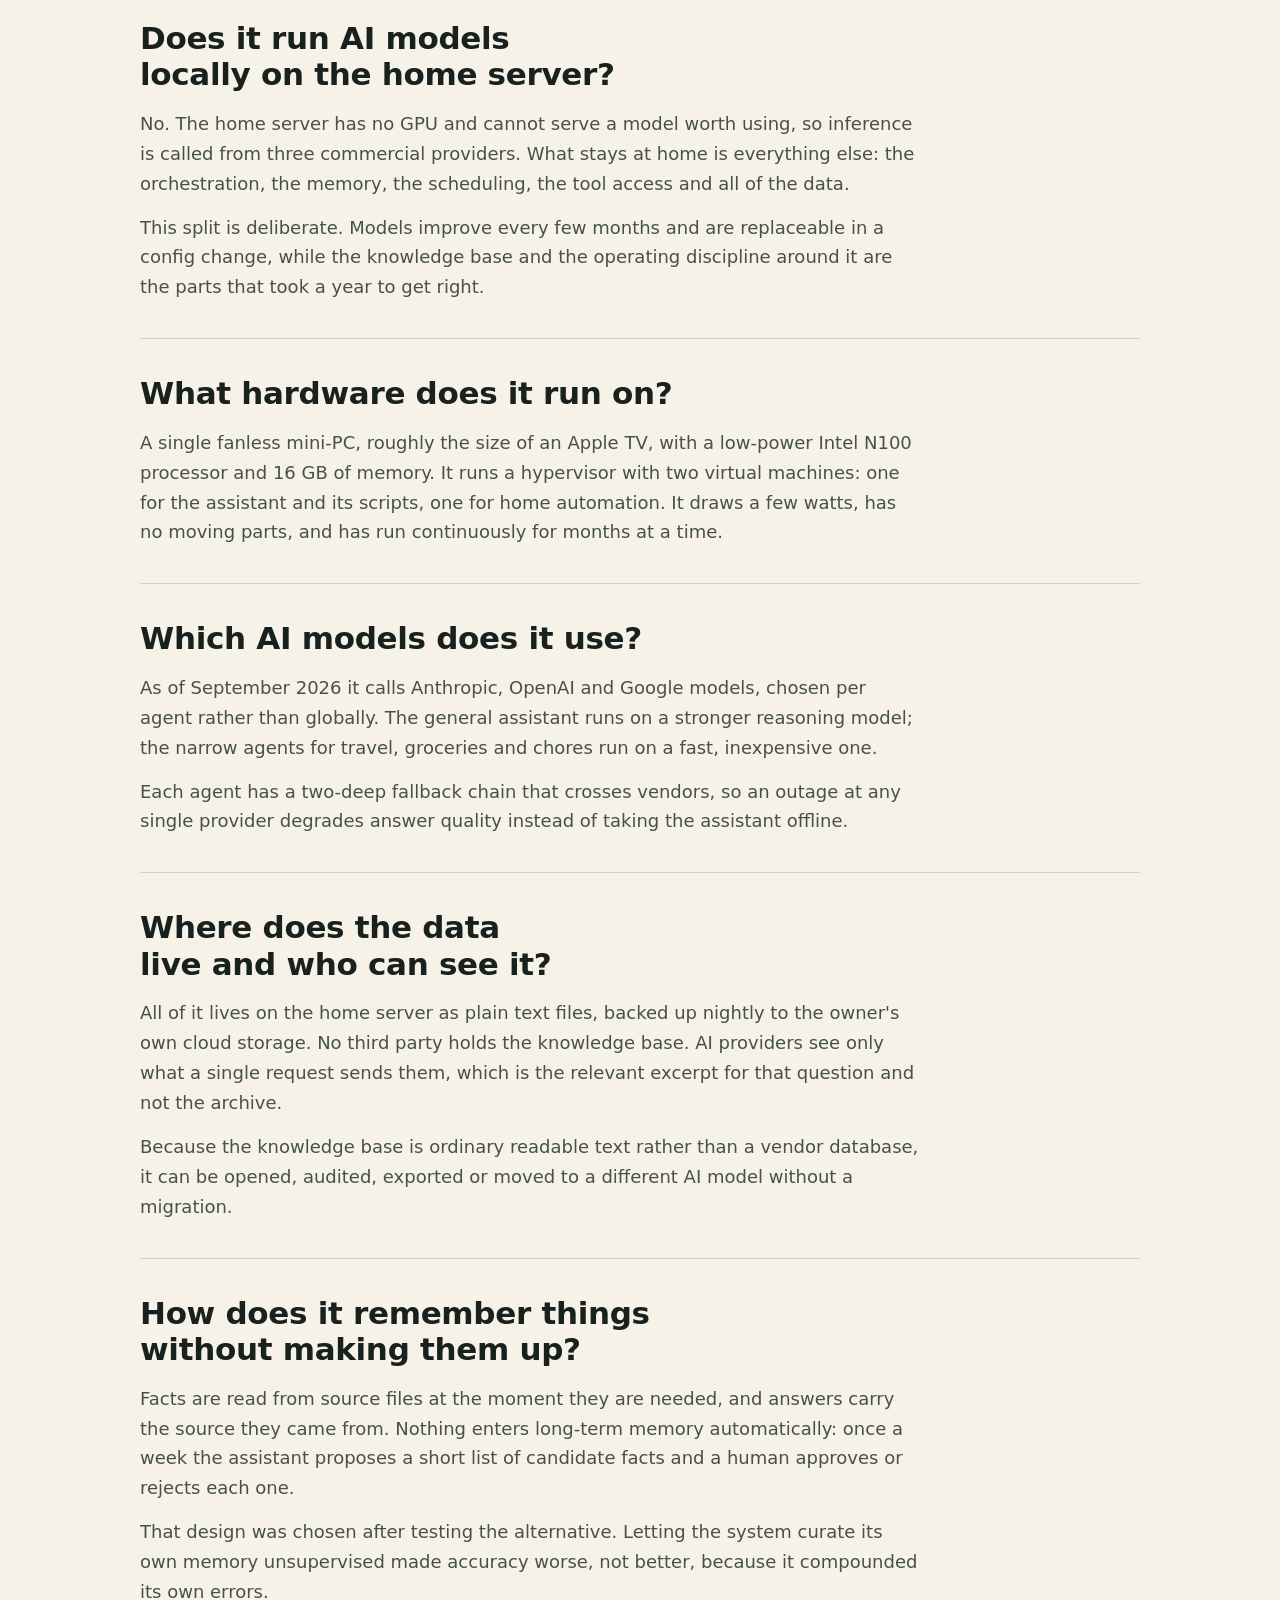
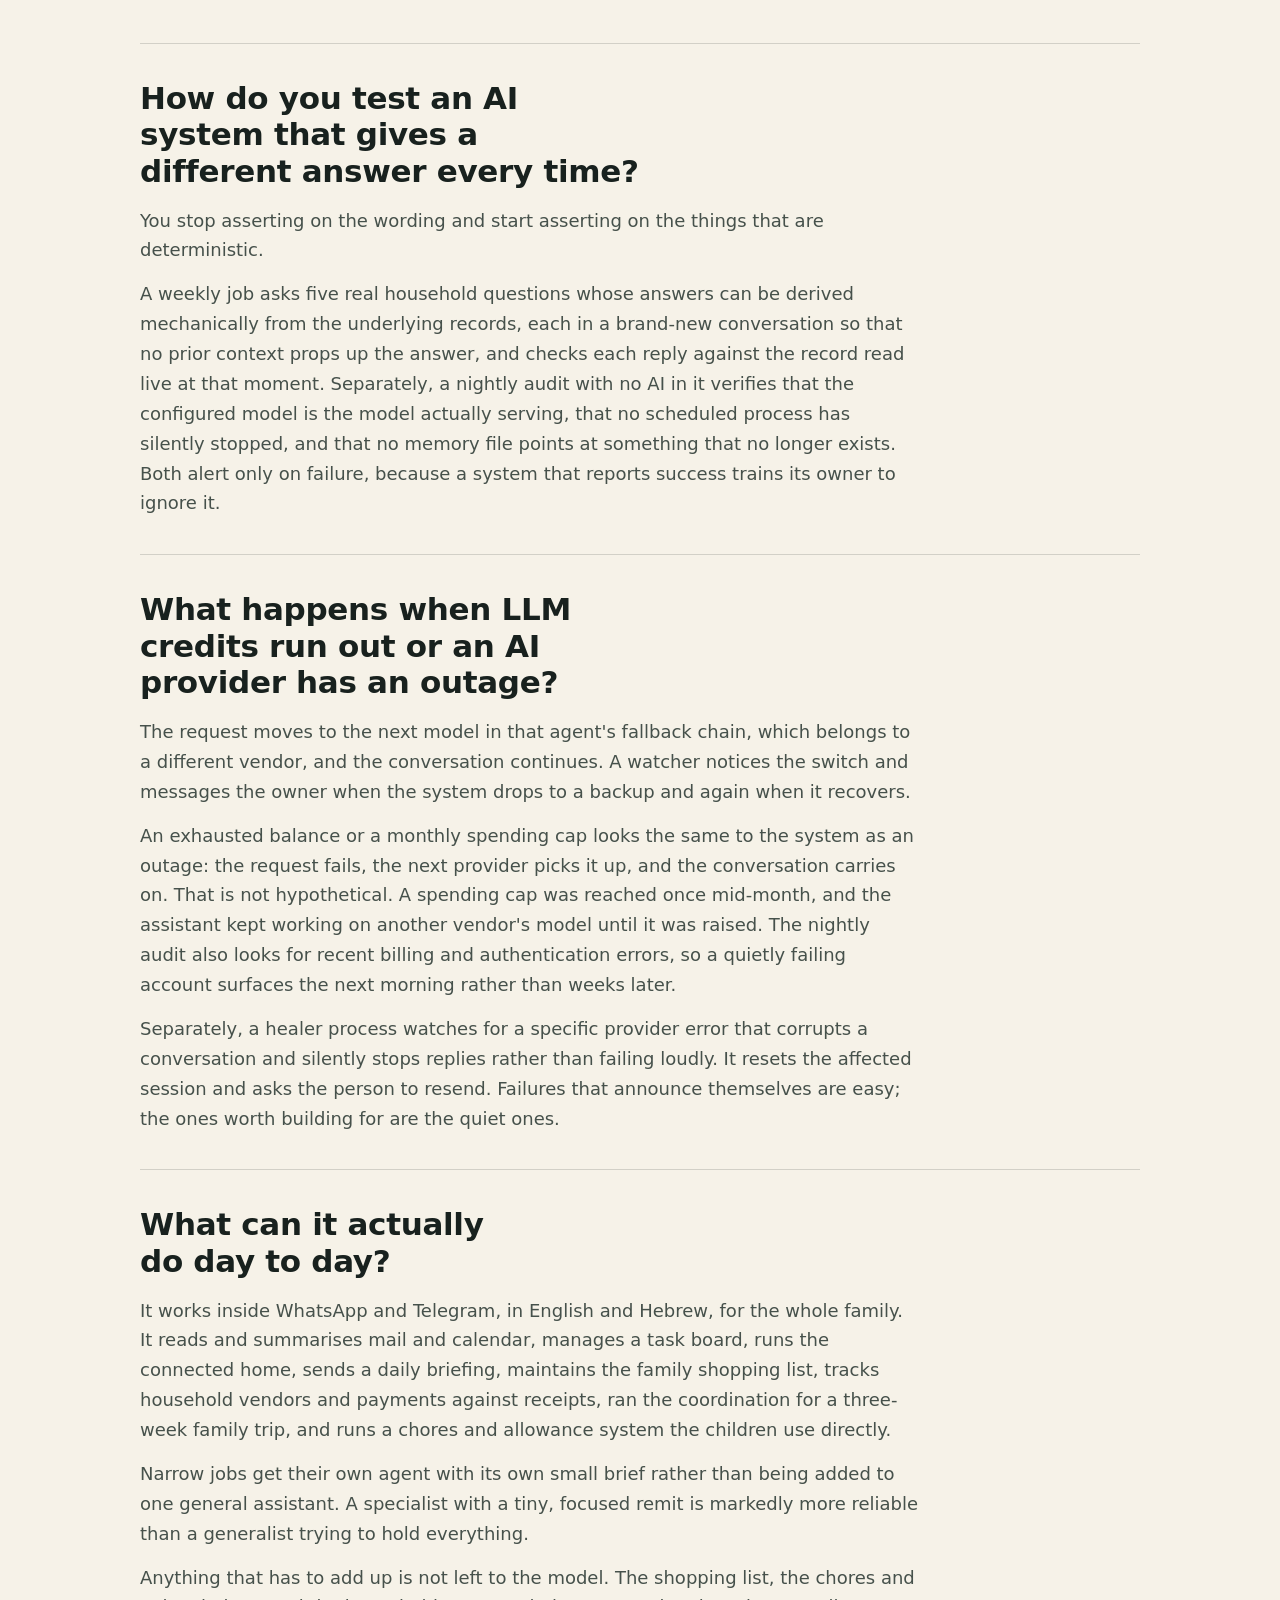
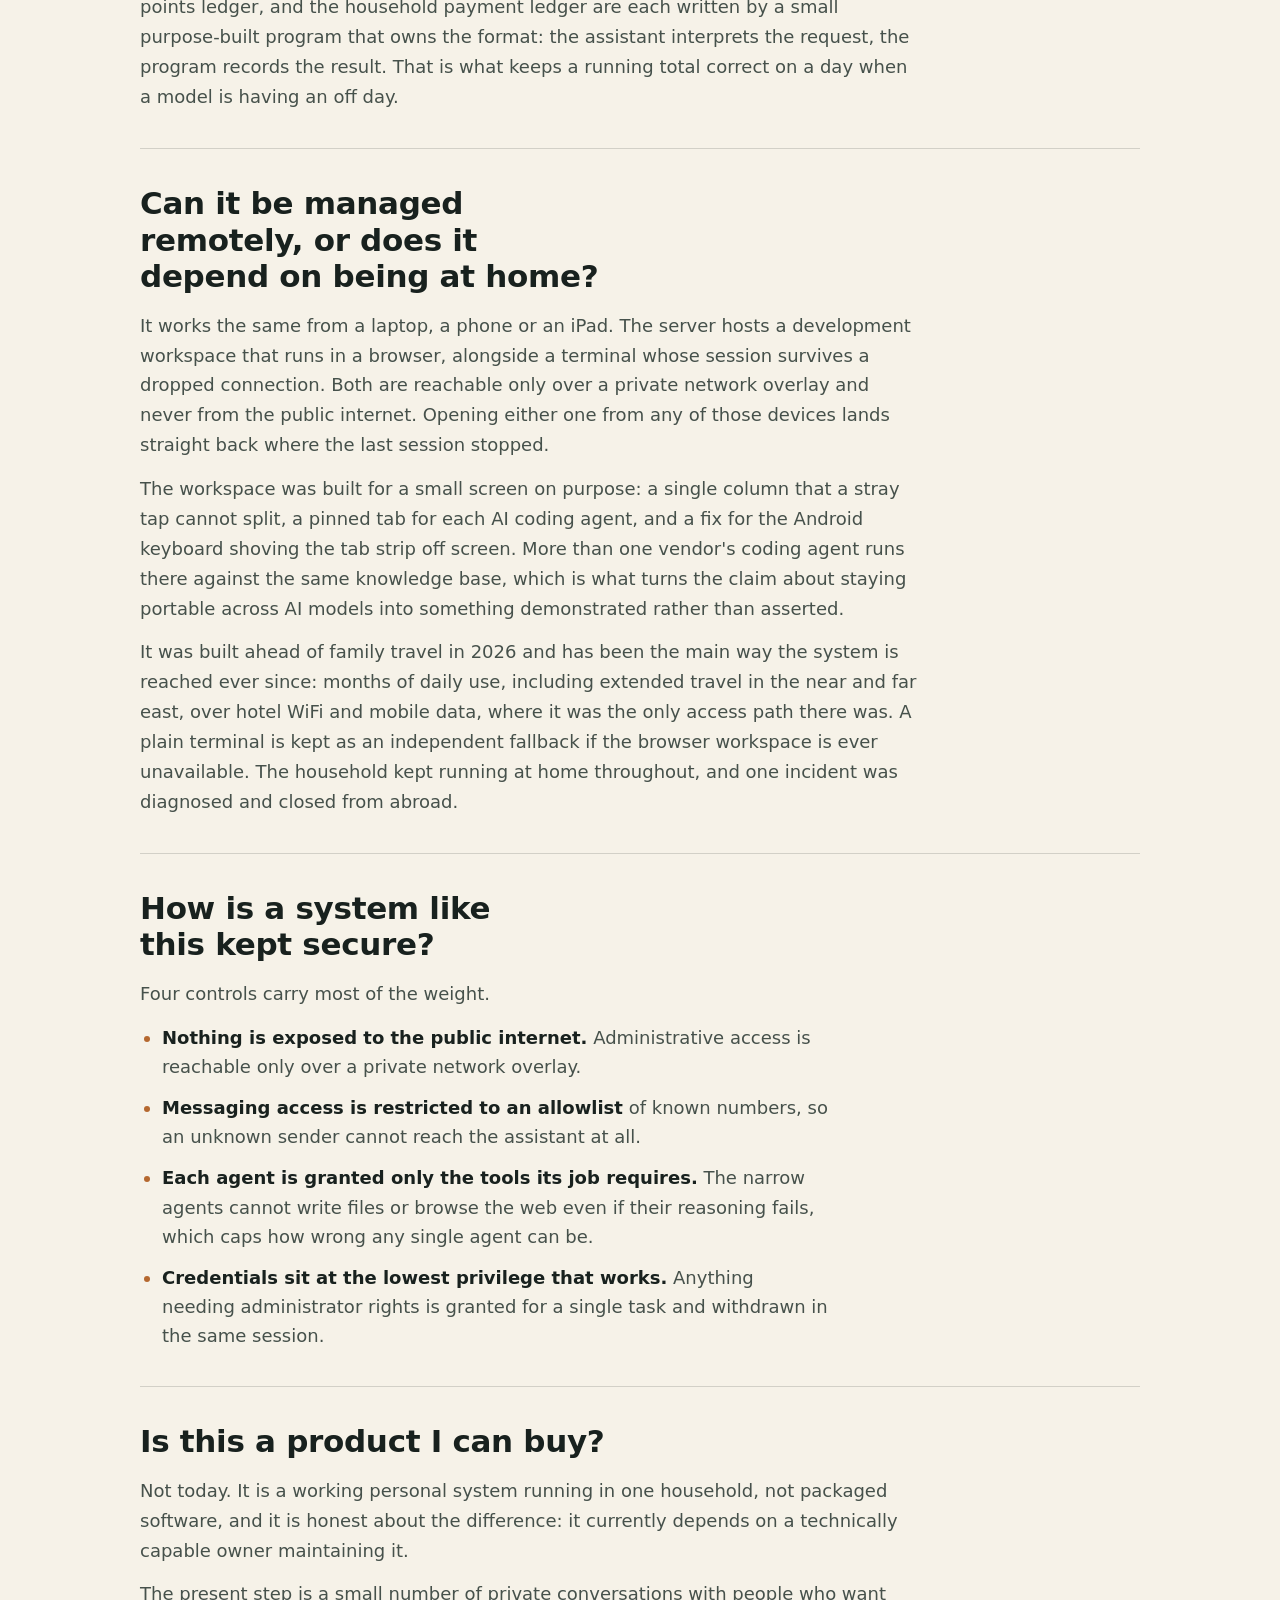
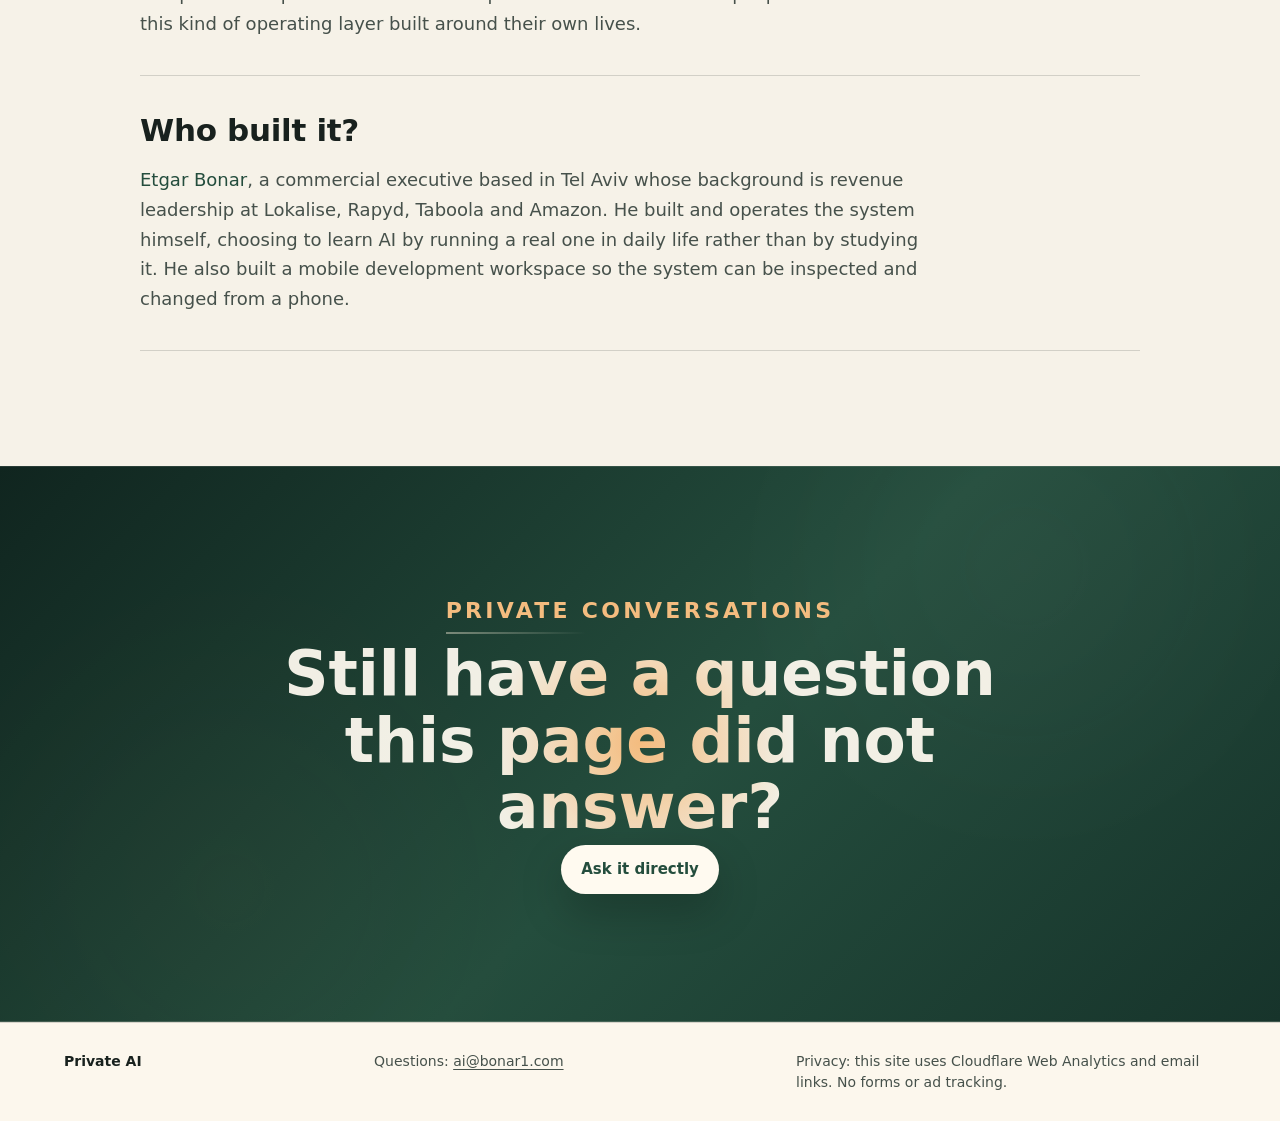
==== commit 395d81f8: "FAQ: name the client devices, generalise the travel region - The remote-management answer now opens " ====
--- a/faq/index.html
+++ b/faq/index.html
@@ -176,7 +176,7 @@
                 "name": "Can it be managed remotely, or does it depend on being at home?",
                 "acceptedAnswer": {
                   "@type": "Answer",
-                  "text": "It is managed from a phone, and it has been run from other countries. The server hosts a development workspace that runs in a browser, alongside a terminal whose session survives a dropped connection. Both are reachable only over a private network overlay and never from the public internet. Opening either one from a phone lands straight back where the last session stopped. The workspace was built for a small screen on purpose: a single column that a stray tap cannot split, a pinned tab for each AI coding agent, and a fix for the Android keyboard shoving the tab strip off screen. More than one vendor's coding agent runs there against the same knowledge base, which is what turns the claim about staying portable across AI models into something demonstrated rather than asserted. It was built ahead of a month of family travel in 2026 and then carried three weeks of remote-only operation from Sri Lanka and Dubai, over hotel WiFi and mobile data, with a plain terminal kept as an independent fallback if the browser workspace is ever unavailable. The household kept running at home throughout, and one incident was diagnosed and closed from abroad."
+                  "text": "It works the same from a laptop, a phone or an iPad. The server hosts a development workspace that runs in a browser, alongside a terminal whose session survives a dropped connection. Both are reachable only over a private network overlay and never from the public internet. Opening either one from any of those devices lands straight back where the last session stopped. The workspace was built for a small screen on purpose: a single column that a stray tap cannot split, a pinned tab for each AI coding agent, and a fix for the Android keyboard shoving the tab strip off screen. More than one vendor's coding agent runs there against the same knowledge base, which is what turns the claim about staying portable across AI models into something demonstrated rather than asserted. It was built ahead of family travel in 2026 and has been the main way the system is reached ever since: months of daily use, including extended travel in the near and far east, over hotel WiFi and mobile data, where it was the only access path there was. A plain terminal is kept as an independent fallback if the browser workspace is ever unavailable. The household kept running at home throughout, and one incident was diagnosed and closed from abroad."
                 }
               },
               {
@@ -431,11 +431,11 @@
         <article class="faq-item" id="q-remote">
           <h2>Can it be managed remotely, or does it depend on being at home?</h2>
           <p>
-            It is managed from a phone, and it has been run from other countries. The
-            server hosts a development workspace that runs in a browser, alongside a
-            terminal whose session survives a dropped connection. Both are reachable
-            only over a private network overlay and never from the public internet.
-            Opening either one from a phone lands straight back where the last session
+            It works the same from a laptop, a phone or an iPad. The server hosts a
+            development workspace that runs in a browser, alongside a terminal whose
+            session survives a dropped connection. Both are reachable only over a
+            private network overlay and never from the public internet. Opening either
+            one from any of those devices lands straight back where the last session
             stopped.
           </p>
           <p>
@@ -447,11 +447,13 @@
             demonstrated rather than asserted.
           </p>
           <p>
-            It was built ahead of a month of family travel in 2026 and then carried
-            three weeks of remote-only operation from Sri Lanka and Dubai, over hotel
-            WiFi and mobile data, with a plain terminal kept as an independent fallback
-            if the browser workspace is ever unavailable. The household kept running at
-            home throughout, and one incident was diagnosed and closed from abroad.
+            It was built ahead of family travel in 2026 and has been the main way the
+            system is reached ever since: months of daily use, including extended travel
+            in the near and far east, over hotel WiFi and mobile data, where it was the
+            only access path there was. A plain terminal is kept as an independent
+            fallback if the browser workspace is ever unavailable. The household kept
+            running at home throughout, and one incident was diagnosed and closed from
+            abroad.
           </p>
         </article>
 
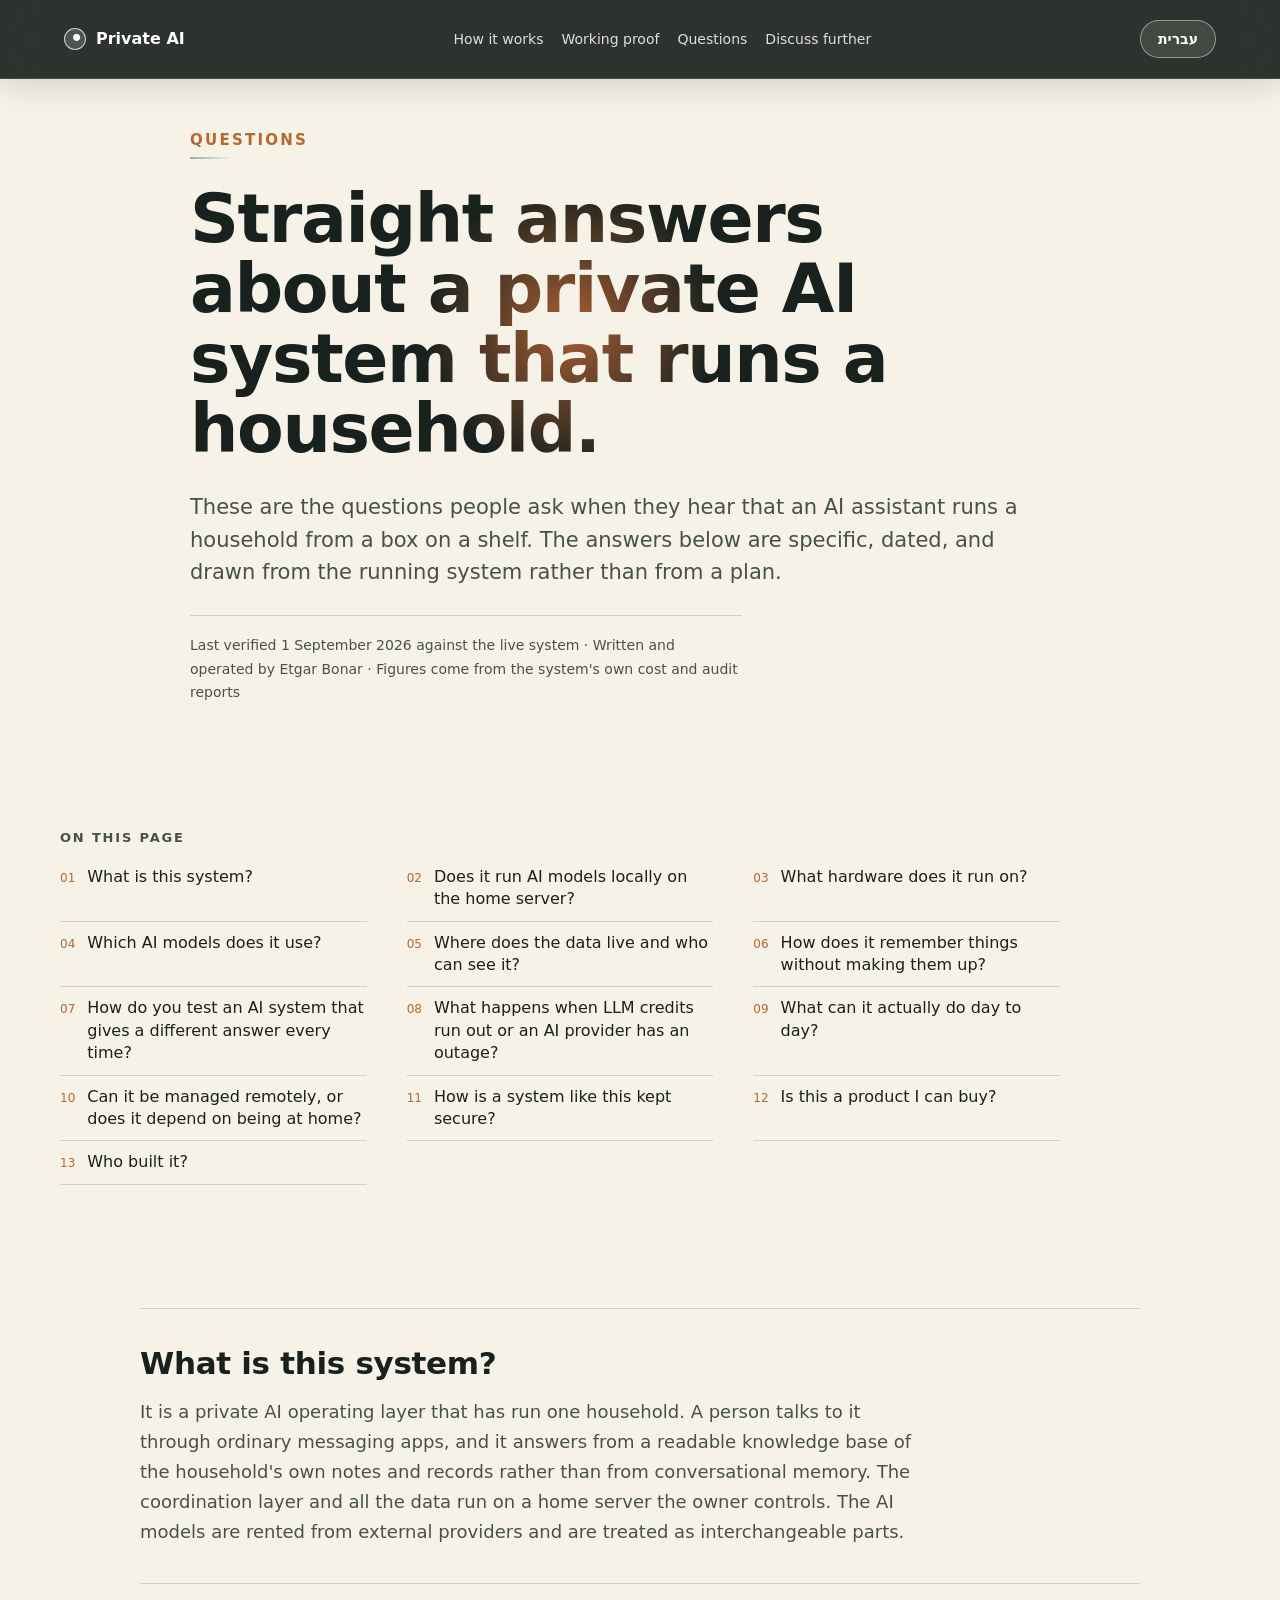
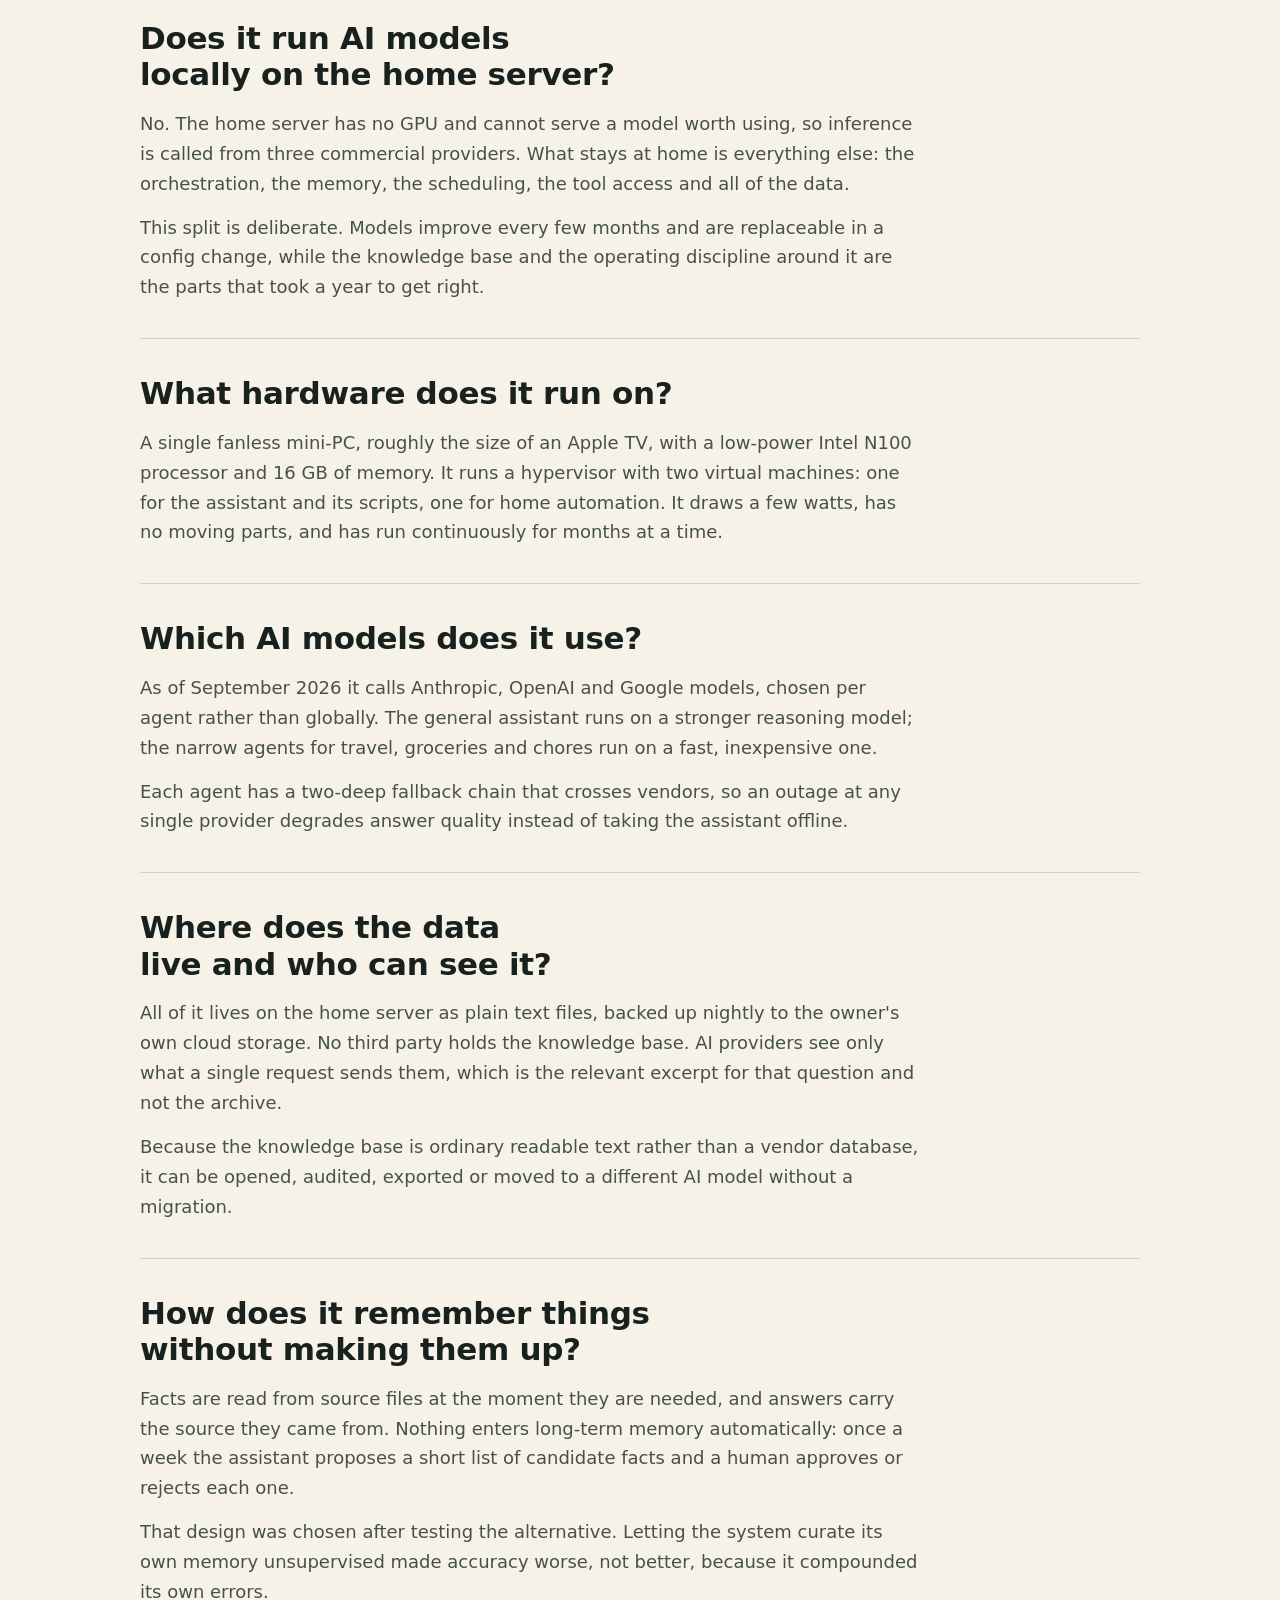
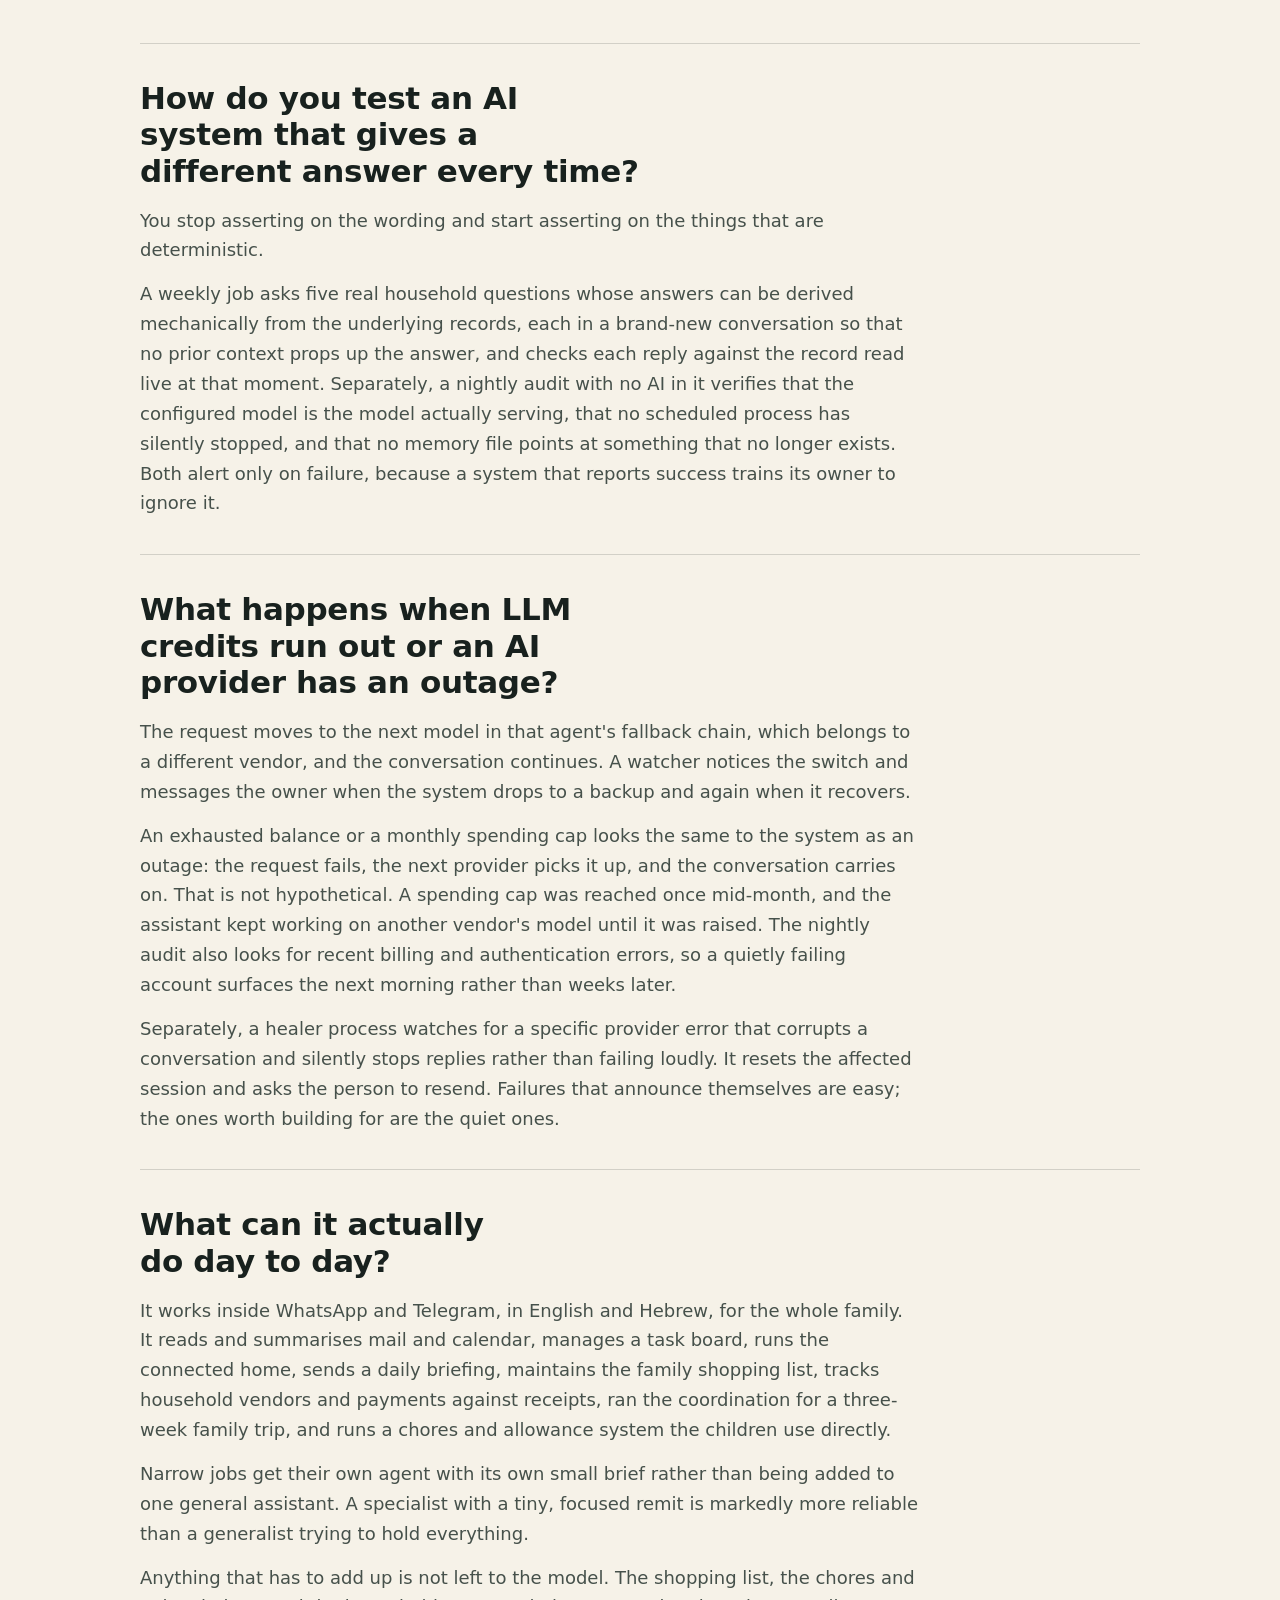
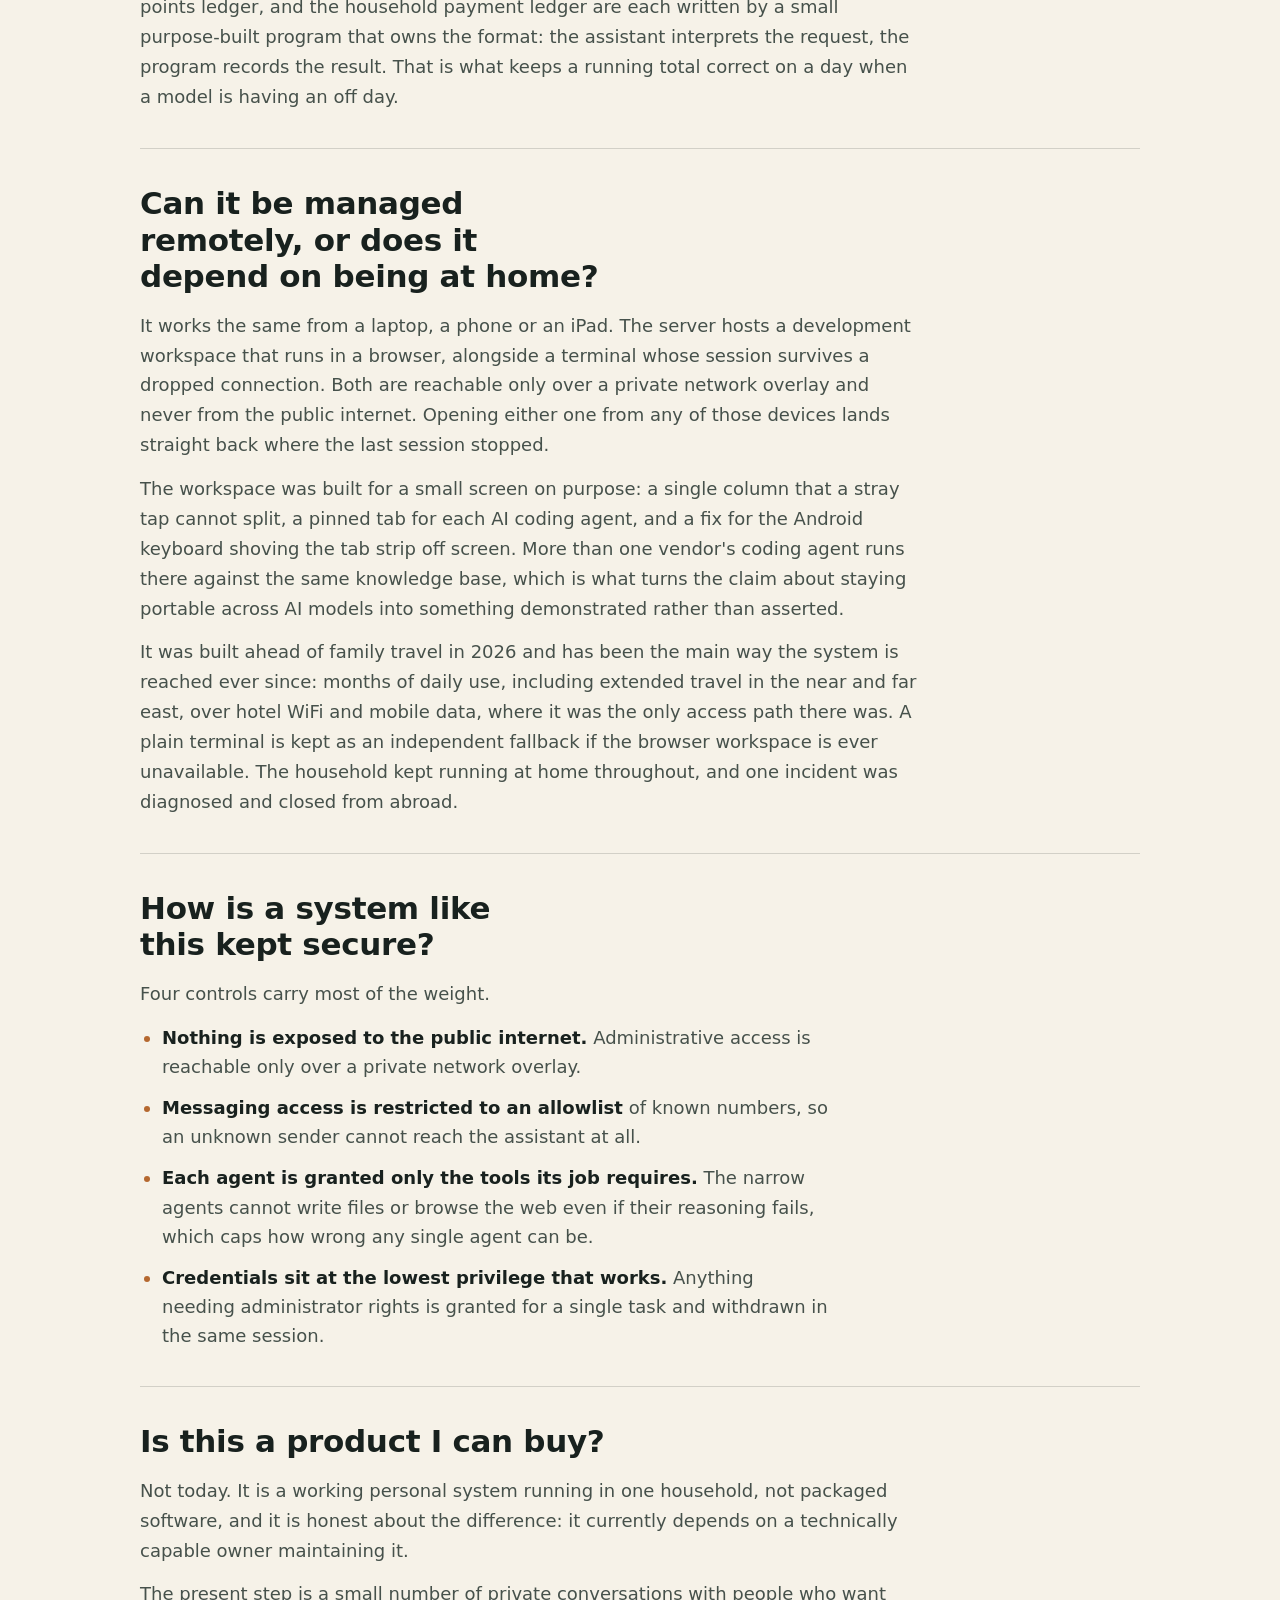
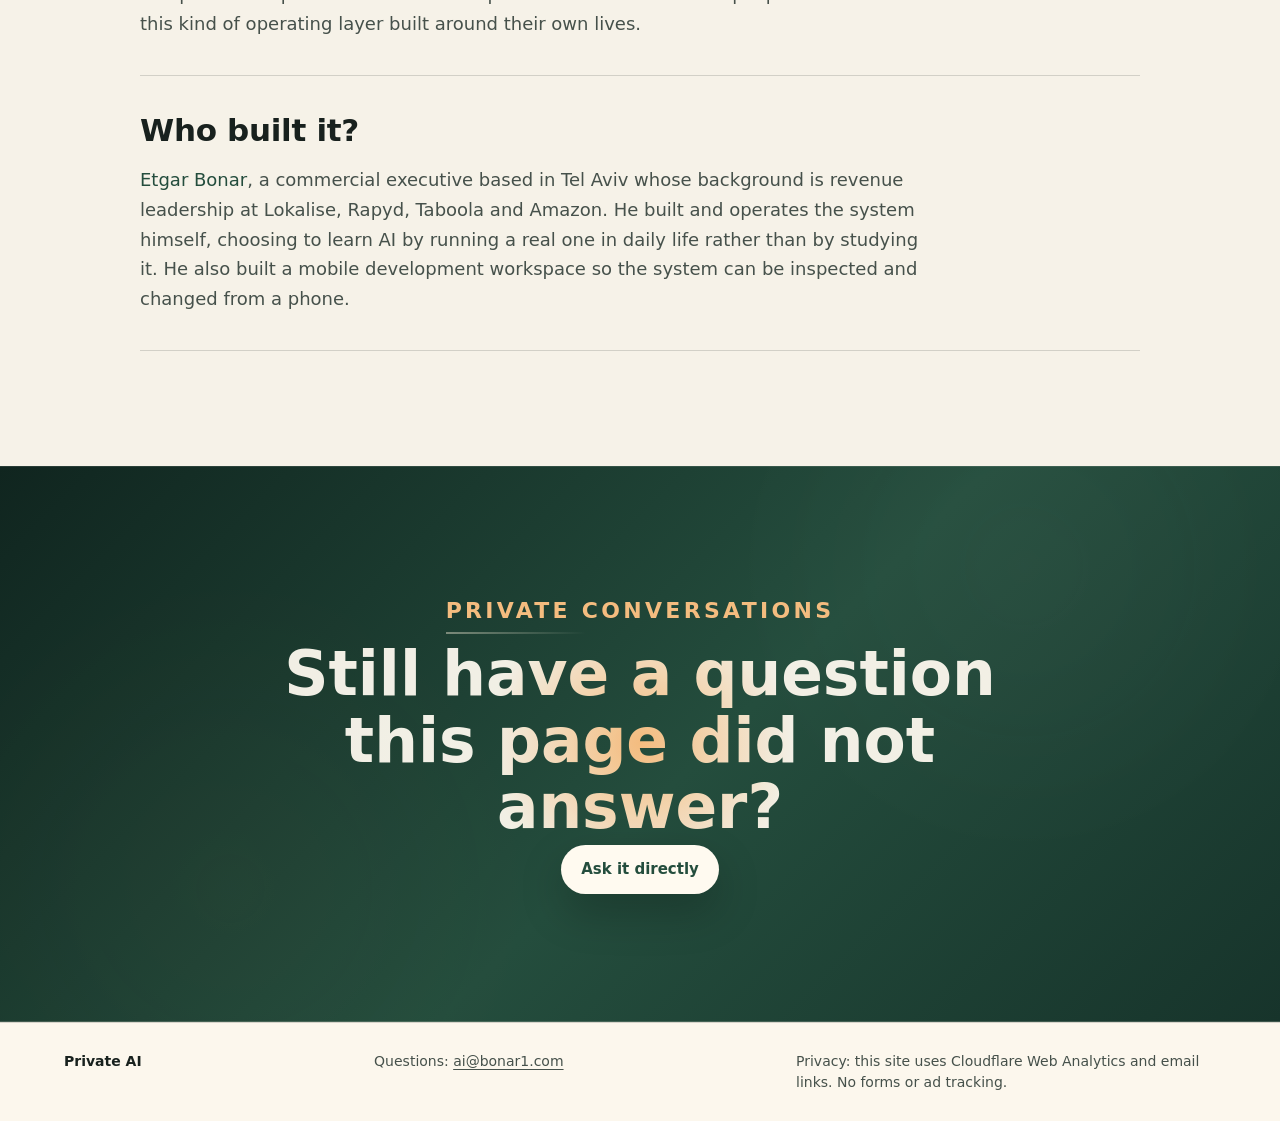
==== commit a4e5f5ce: "Keep FAQ visible in persistent navigation" ====
--- a/faq/index.html
+++ b/faq/index.html
@@ -211,7 +211,7 @@
         ]
       }
     </script>
-    <link rel="stylesheet" href="/styles.css?v=17" />
+    <link rel="stylesheet" href="/styles.css?v=18" />
     <script src="/script.js?v=20" defer></script>
     <!-- Cloudflare Web Analytics -->
     <script
--- a/styles.css
+++ b/styles.css
@@ -75,7 +75,7 @@
 }
 
 .site-header {
-  position: absolute;
+  position: fixed;
   z-index: 20;
   top: 0;
   left: 0;
@@ -86,6 +86,11 @@
   gap: 24px;
   padding: 20px clamp(20px, 5vw, 64px);
   color: var(--white);
+  border-bottom: 1px solid rgba(255, 255, 255, 0.12);
+  background: rgba(13, 19, 16, 0.86);
+  box-shadow: 0 8px 30px rgba(13, 19, 16, 0.14);
+  -webkit-backdrop-filter: blur(16px);
+  backdrop-filter: blur(16px);
 }
 
 .brand,
@@ -120,6 +125,14 @@
   padding: 8px 0;
 }
 
+.header-actions {
+  display: flex;
+  flex: none;
+  align-items: center;
+  gap: 8px;
+}
+
+.faq-link,
 .lang-toggle {
   display: inline-flex;
   align-items: center;
@@ -141,10 +154,19 @@
     transform 180ms ease;
 }
 
+.faq-link {
+  min-width: 64px;
+}
+
+.faq-link:hover,
 .lang-toggle:hover {
   border-color: rgba(255, 255, 255, 0.72);
   background: rgba(255, 255, 255, 0.18);
   transform: translateY(-1px);
+}
+
+section[id] {
+  scroll-margin-top: 96px;
 }
 
 .hero {
@@ -791,6 +813,11 @@
 }
 
 @media (max-width: 860px) {
+  .site-header {
+    gap: 12px;
+    padding-block: 14px;
+  }
+
   .nav-links {
     display: none;
   }
@@ -875,6 +902,18 @@
 }
 
 @media (max-width: 560px) {
+  .header-actions {
+    gap: 6px;
+  }
+
+  .faq-link,
+  .lang-toggle {
+    min-width: 62px;
+    min-height: 36px;
+    padding: 0 11px;
+    font-size: 13px;
+  }
+
   .hero {
     min-height: 90svh;
   }
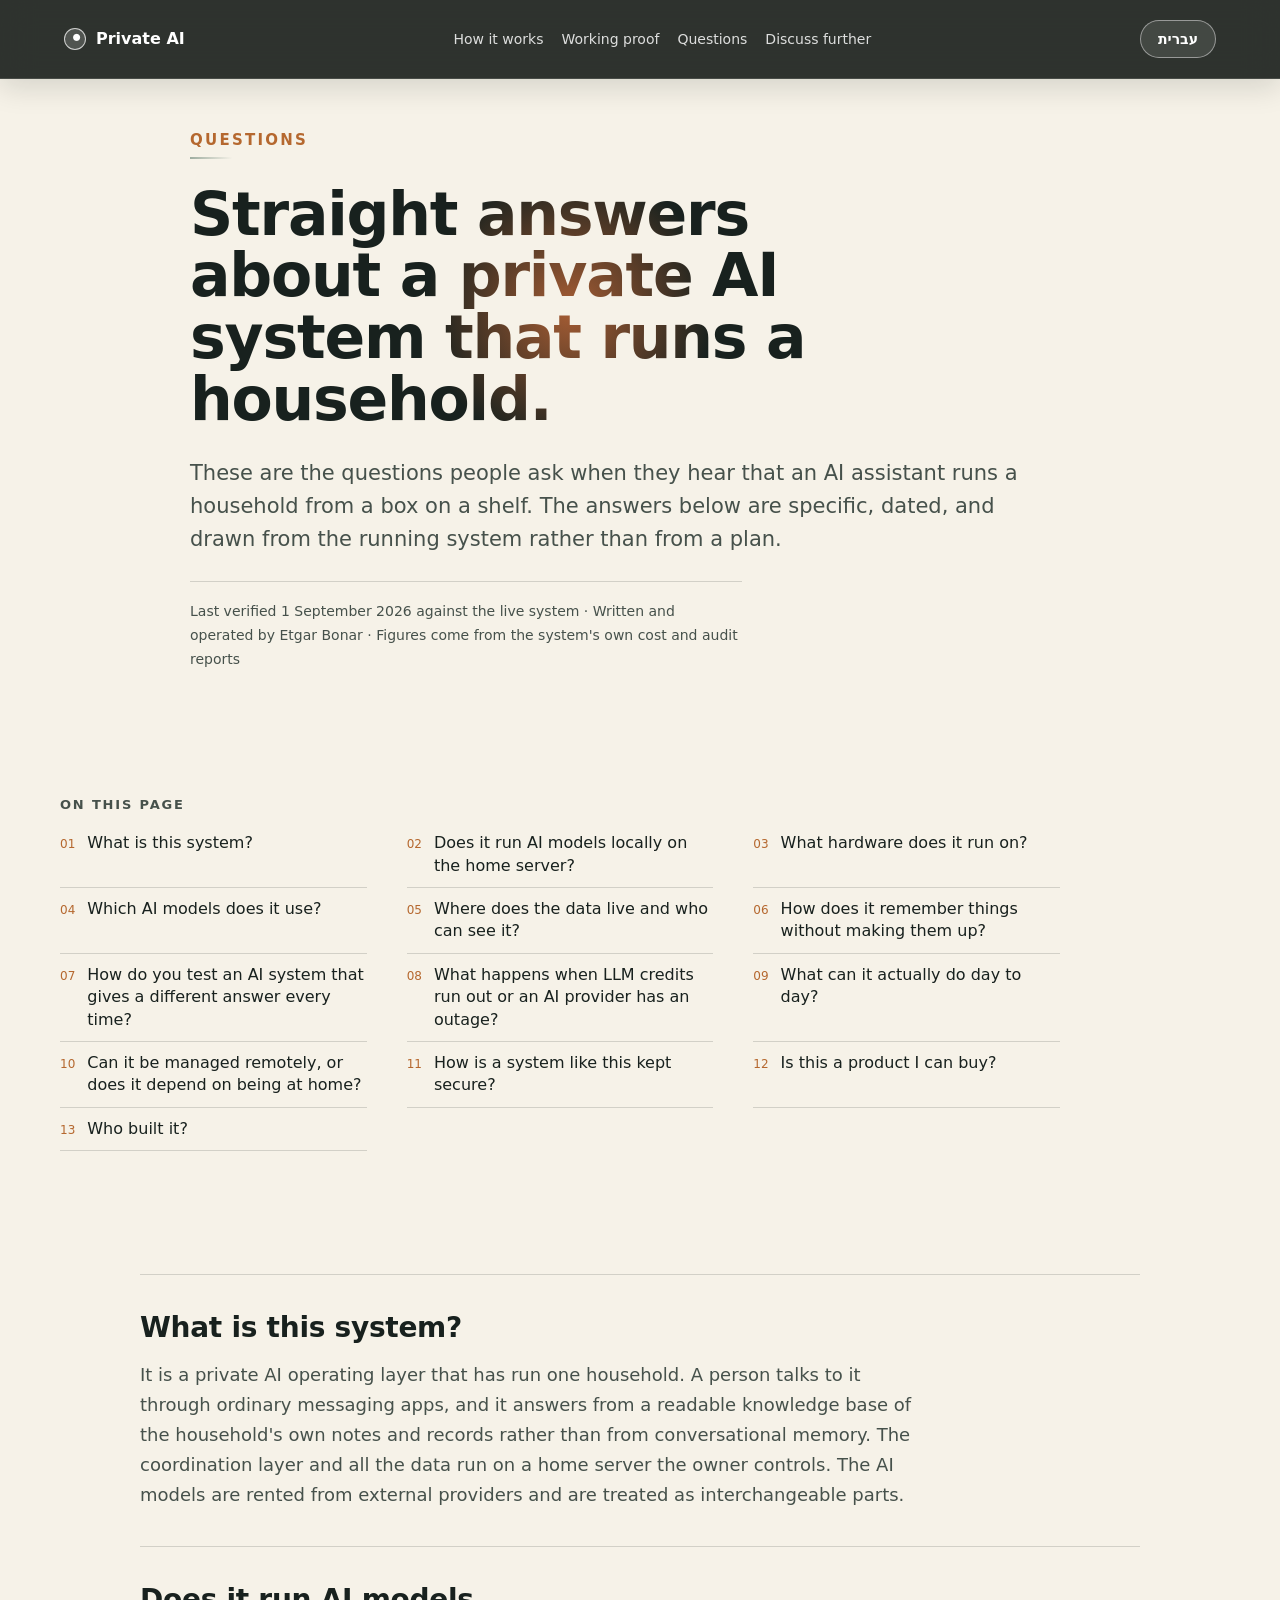
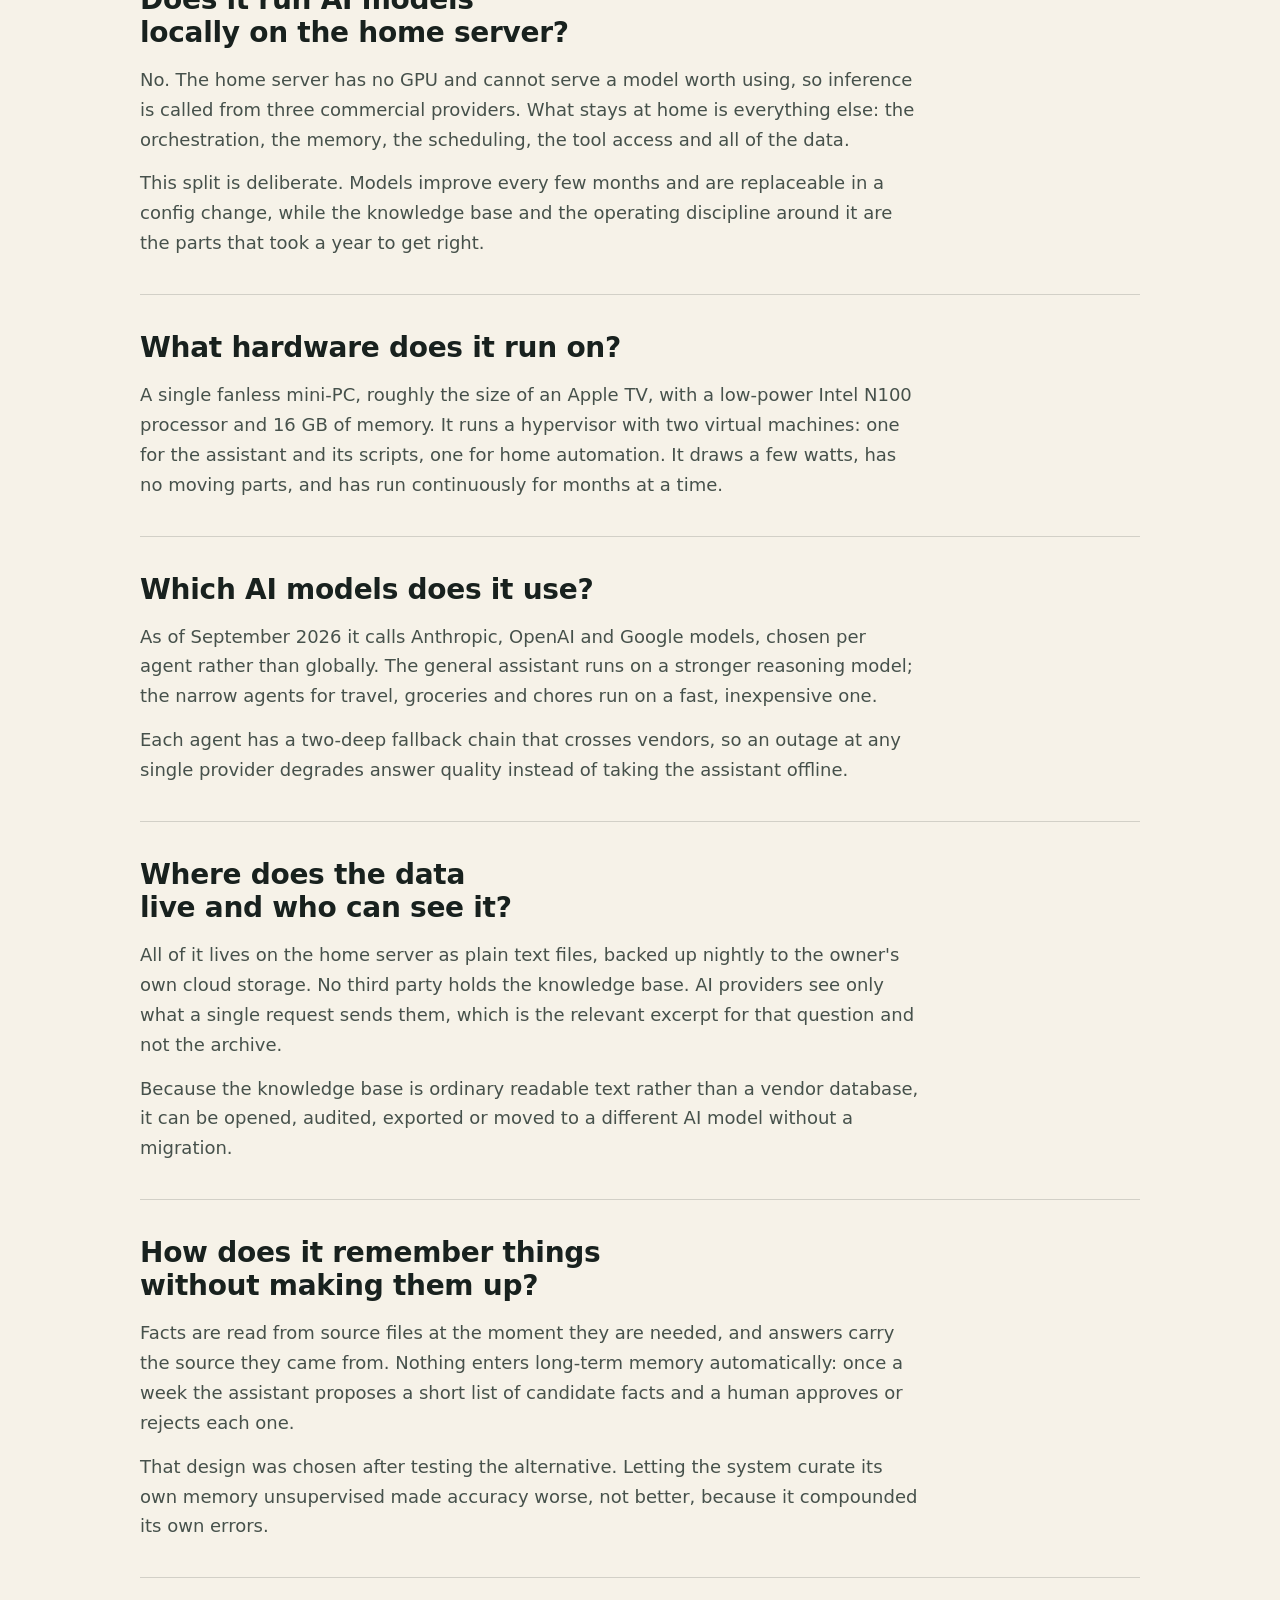
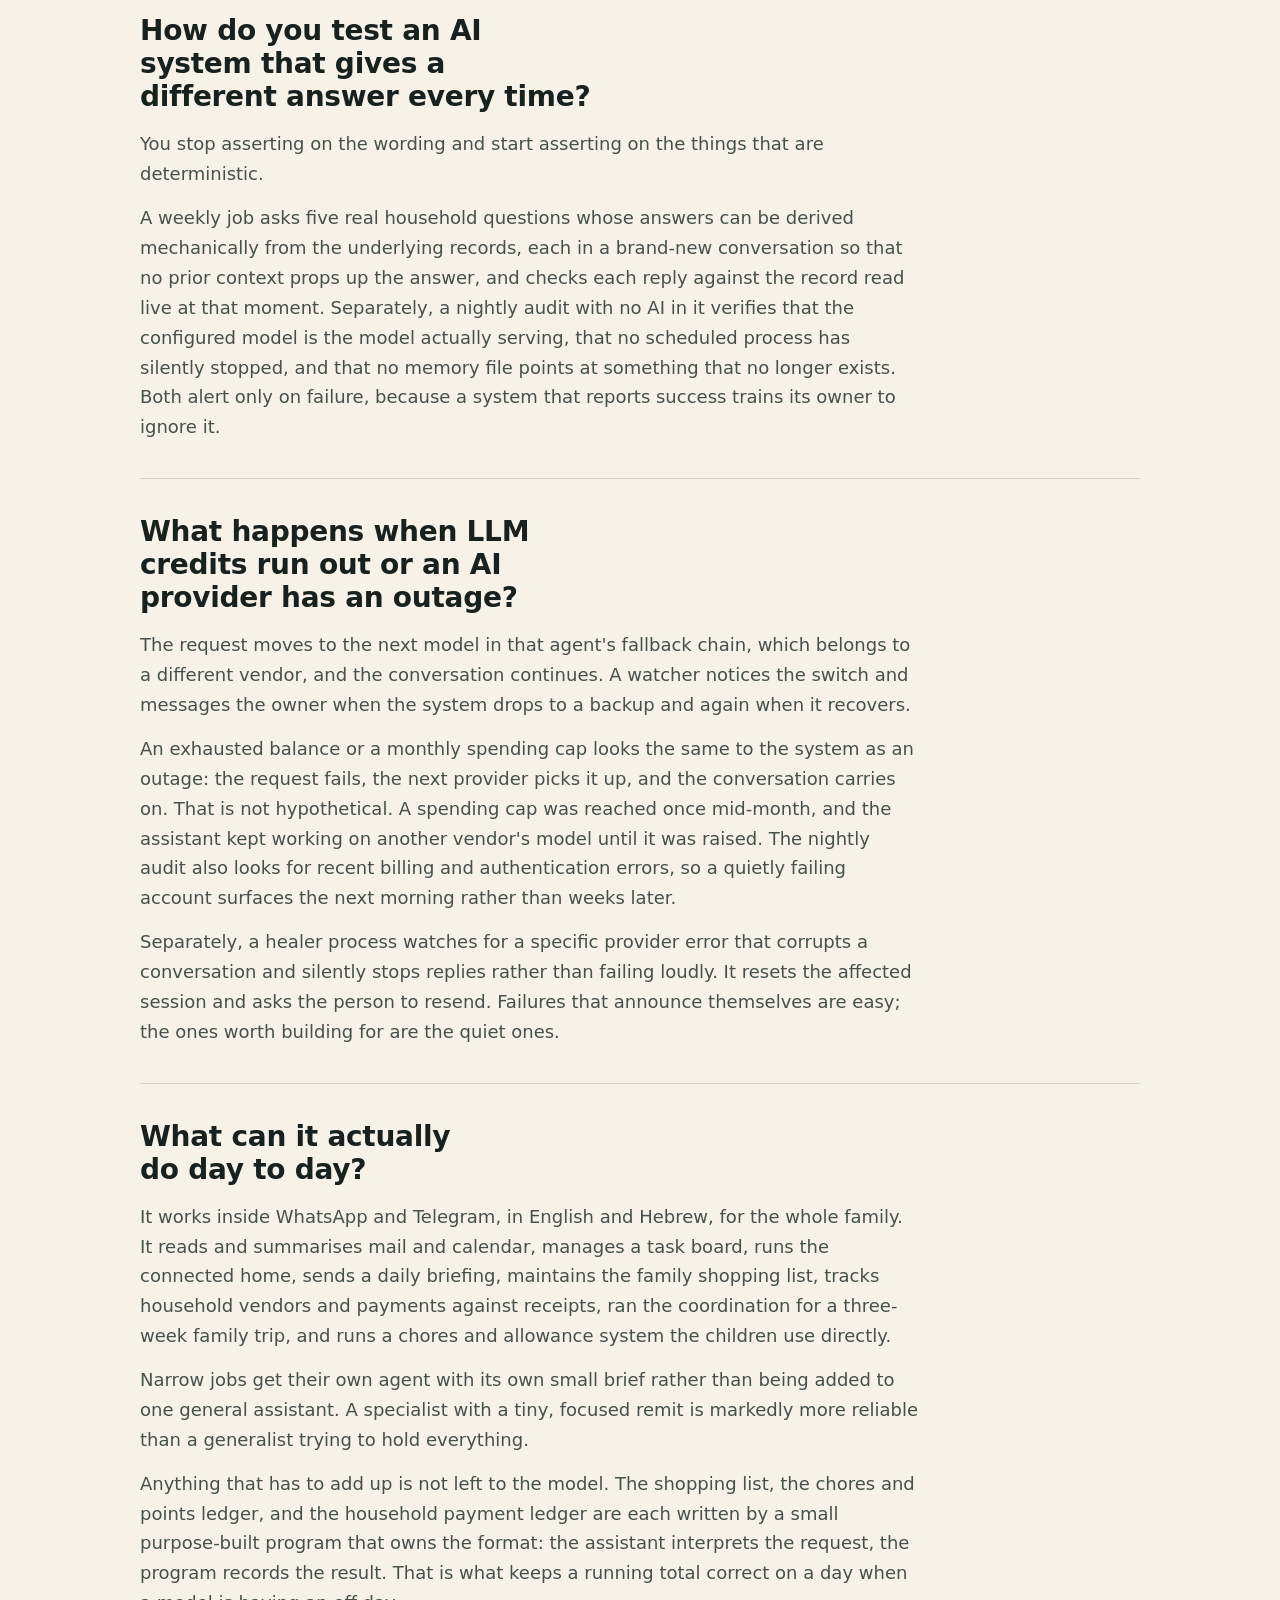
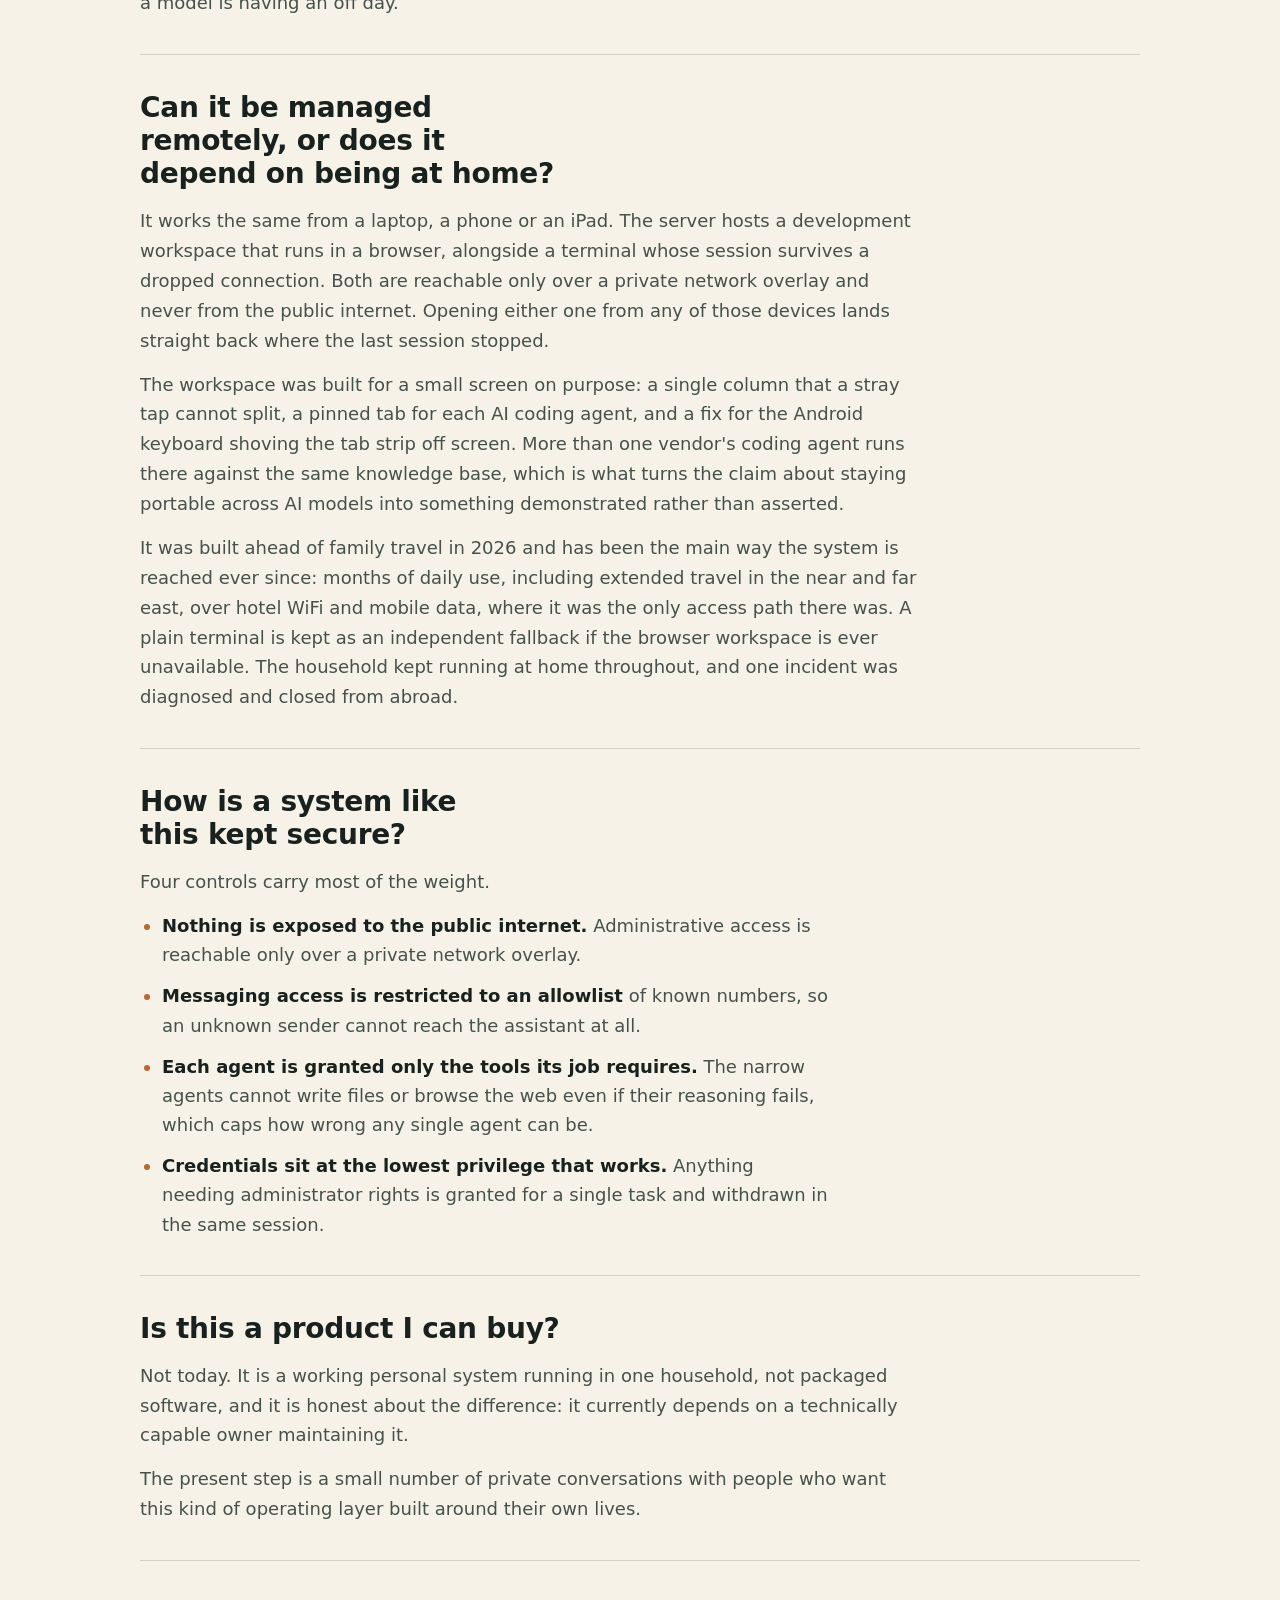
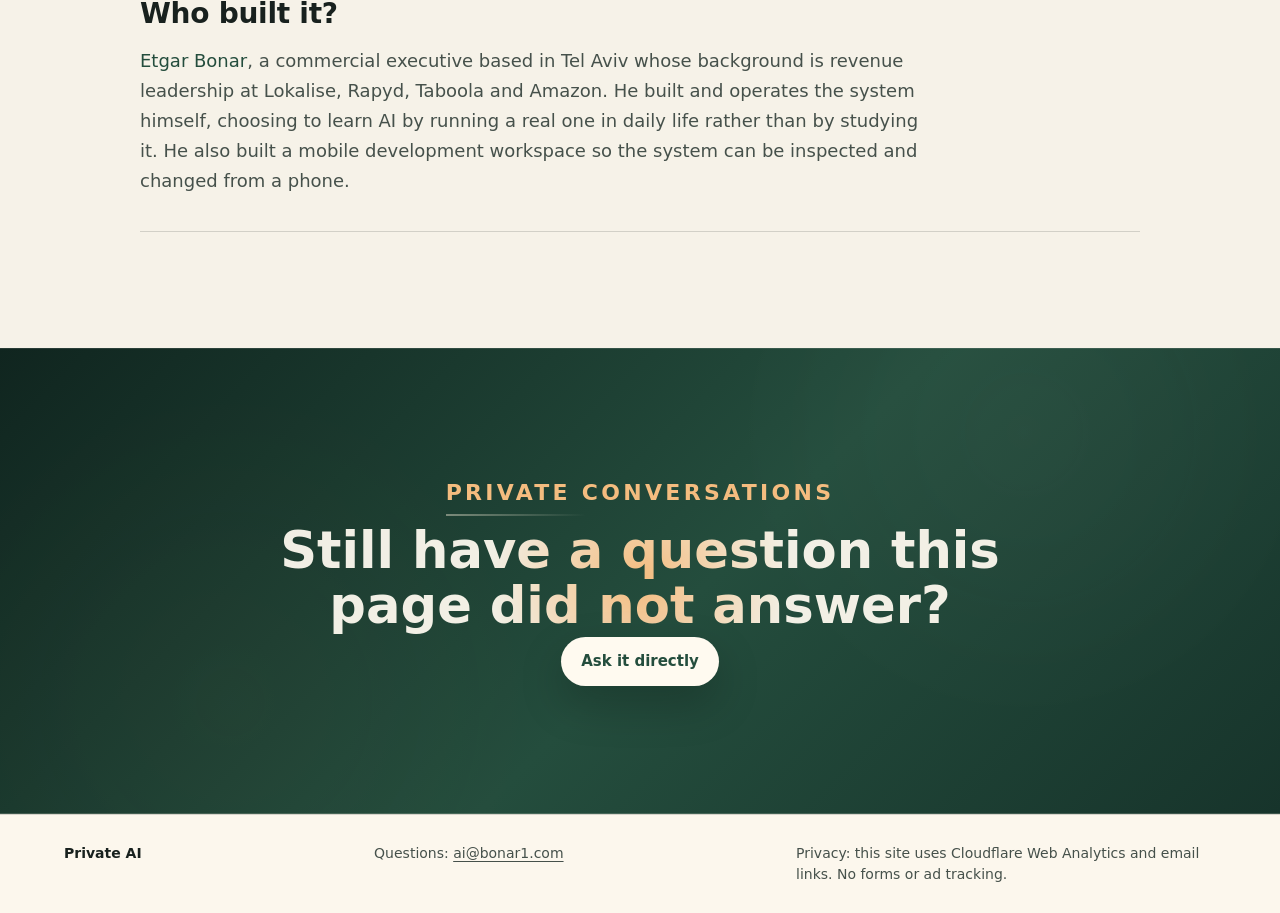
==== commit d9692083: "Reduce heading scale across site" ====
--- a/faq/index.html
+++ b/faq/index.html
@@ -211,7 +211,7 @@
         ]
       }
     </script>
-    <link rel="stylesheet" href="/styles.css?v=18" />
+    <link rel="stylesheet" href="/styles.css?v=19" />
     <script src="/script.js?v=20" defer></script>
     <!-- Cloudflare Web Analytics -->
     <script
--- a/styles.css
+++ b/styles.css
@@ -304,7 +304,7 @@
   max-width: 760px;
   margin-bottom: 22px;
   font-family: var(--font-display);
-  font-size: clamp(54px, 7vw, 100px);
+  font-size: clamp(48px, 5.8vw, 84px);
   font-weight: 850;
   line-height: 1.02;
   letter-spacing: 0;
@@ -409,7 +409,7 @@
 .early h2 {
   margin-bottom: 0;
   font-family: var(--font-display);
-  font-size: clamp(34px, 4.8vw, 66px);
+  font-size: clamp(32px, 4vw, 56px);
   font-weight: 850;
   line-height: 1.08;
   letter-spacing: 0;
@@ -603,7 +603,7 @@
 .founder h2 {
   margin: 0 auto;
   font-family: var(--font-display);
-  font-size: clamp(24px, 3vw, 38px);
+  font-size: clamp(24px, 2.6vw, 34px);
   font-weight: 850;
   line-height: 1.2;
 }
@@ -648,7 +648,7 @@
 .boundary h2 {
   margin-bottom: 22px;
   font-family: var(--font-display);
-  font-size: clamp(34px, 4.8vw, 62px);
+  font-size: clamp(32px, 4vw, 54px);
   font-weight: 850;
   line-height: 1.08;
 }
@@ -919,7 +919,7 @@
   }
 
   h1 {
-    font-size: 48px;
+    font-size: 42px;
   }
 
   .hero-lede {
@@ -947,7 +947,7 @@
 }
 
 .faq-intro h1 {
-  font-size: clamp(40px, 6vw, 68px);
+  font-size: clamp(38px, 5vw, 60px);
   line-height: 1.03;
   letter-spacing: -0.02em;
   margin: 18px 0 0;
@@ -1046,7 +1046,7 @@
 
 .faq-item h2 {
   margin: 0 0 16px;
-  font-size: clamp(24px, 2.6vw, 31px);
+  font-size: clamp(23px, 2.3vw, 28px);
   line-height: 1.18;
   letter-spacing: -0.01em;
   max-width: 26ch;
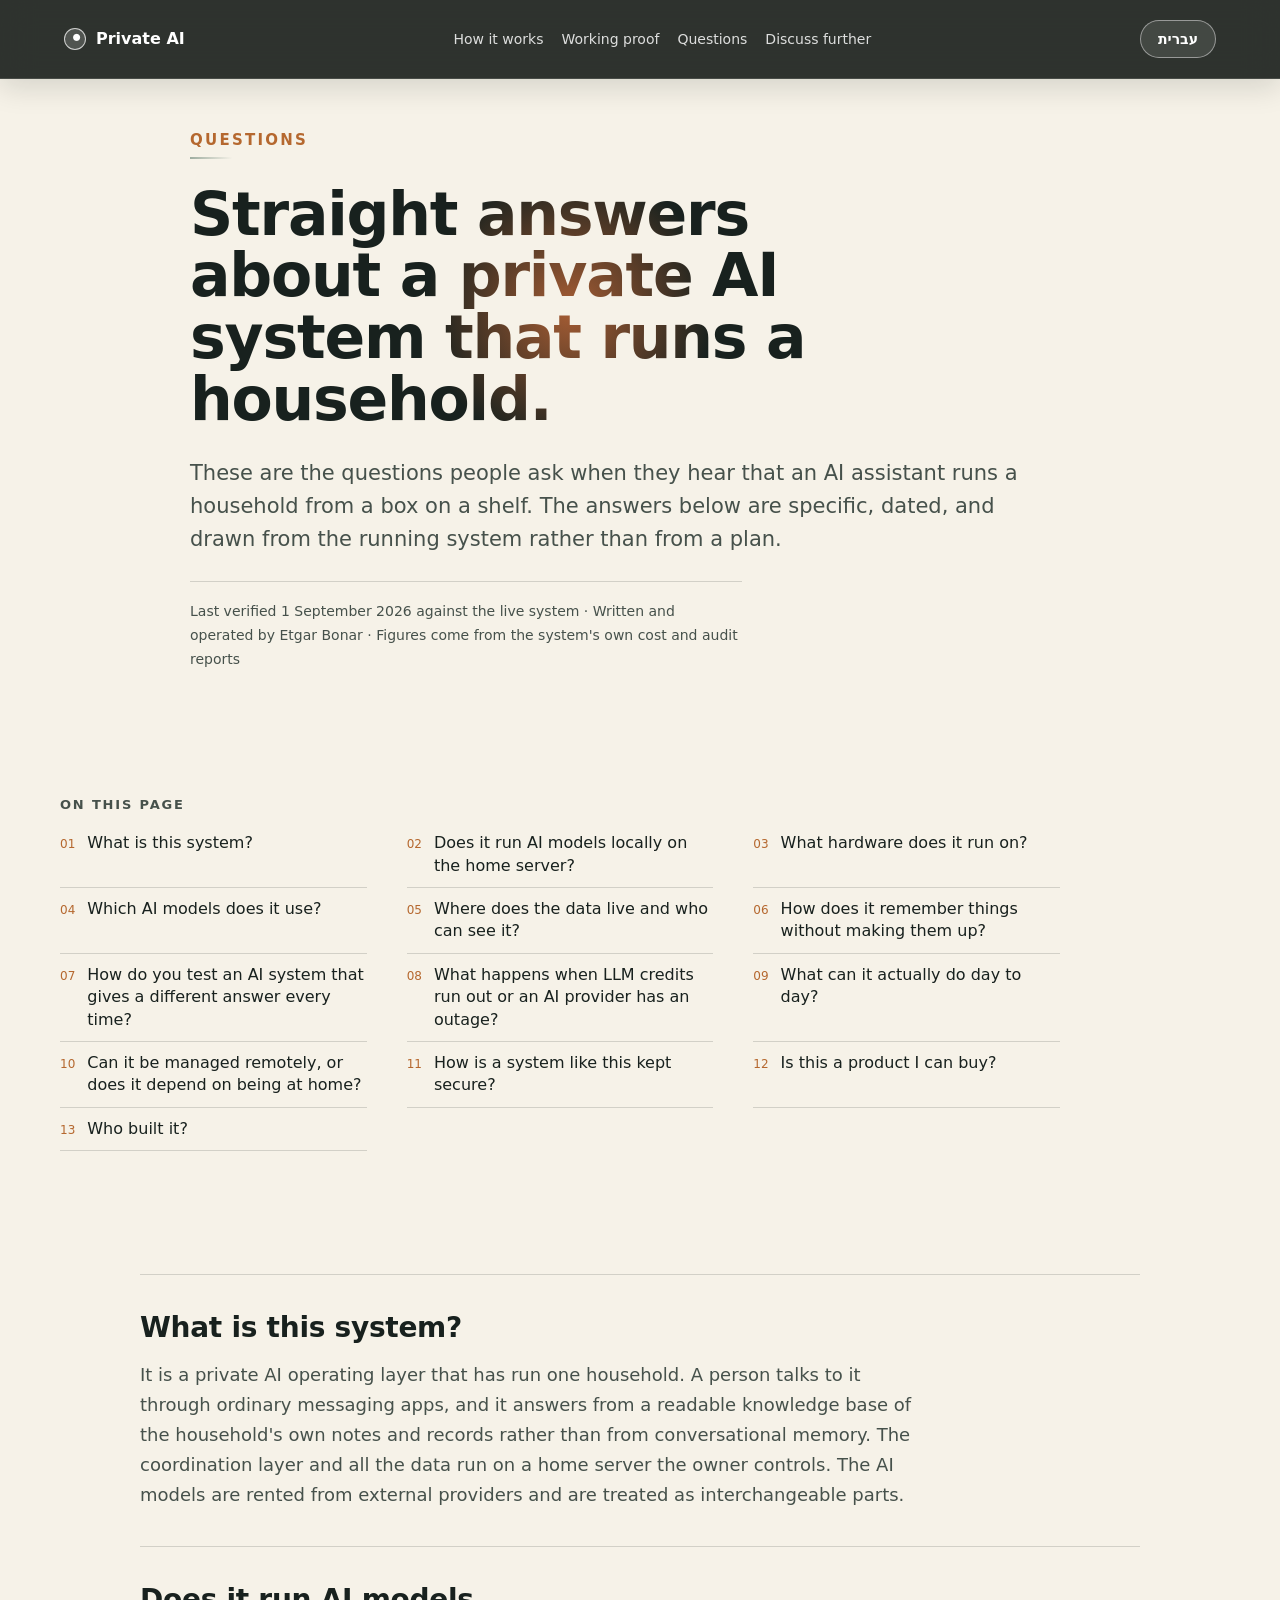
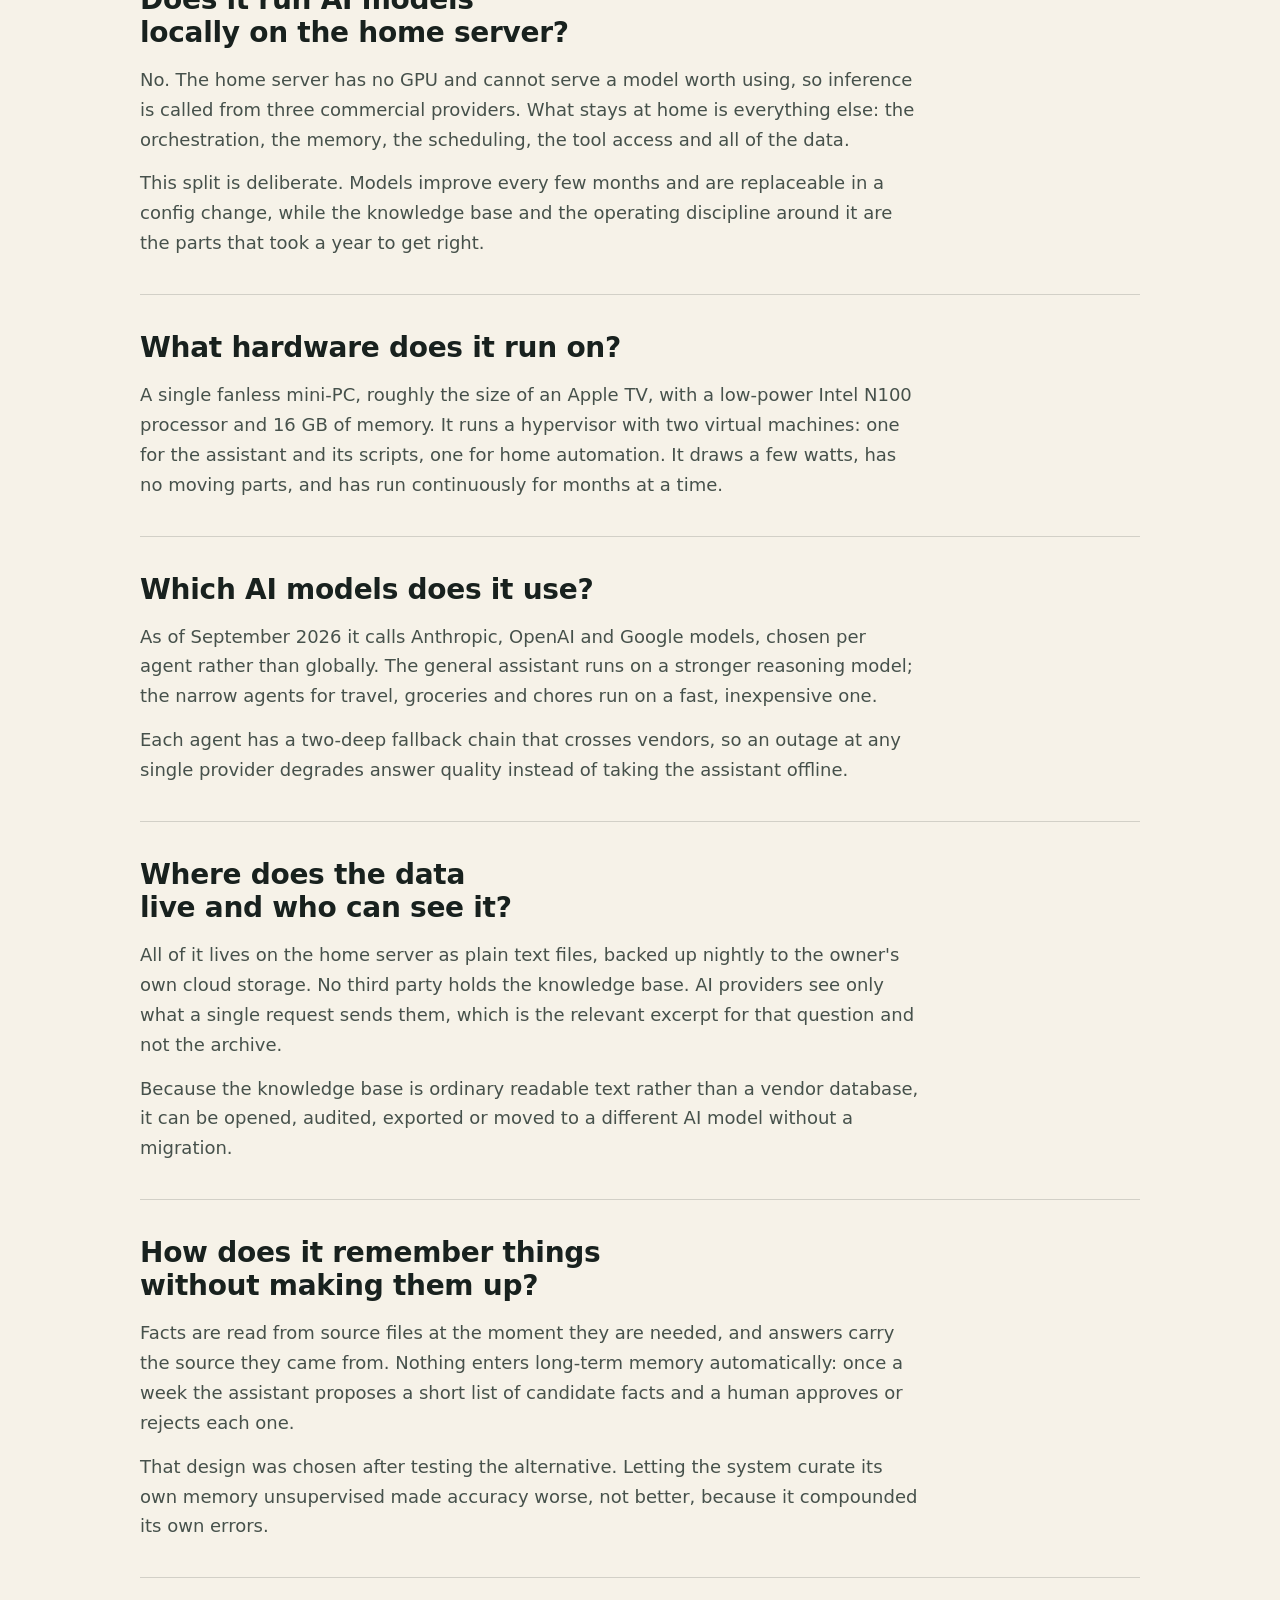
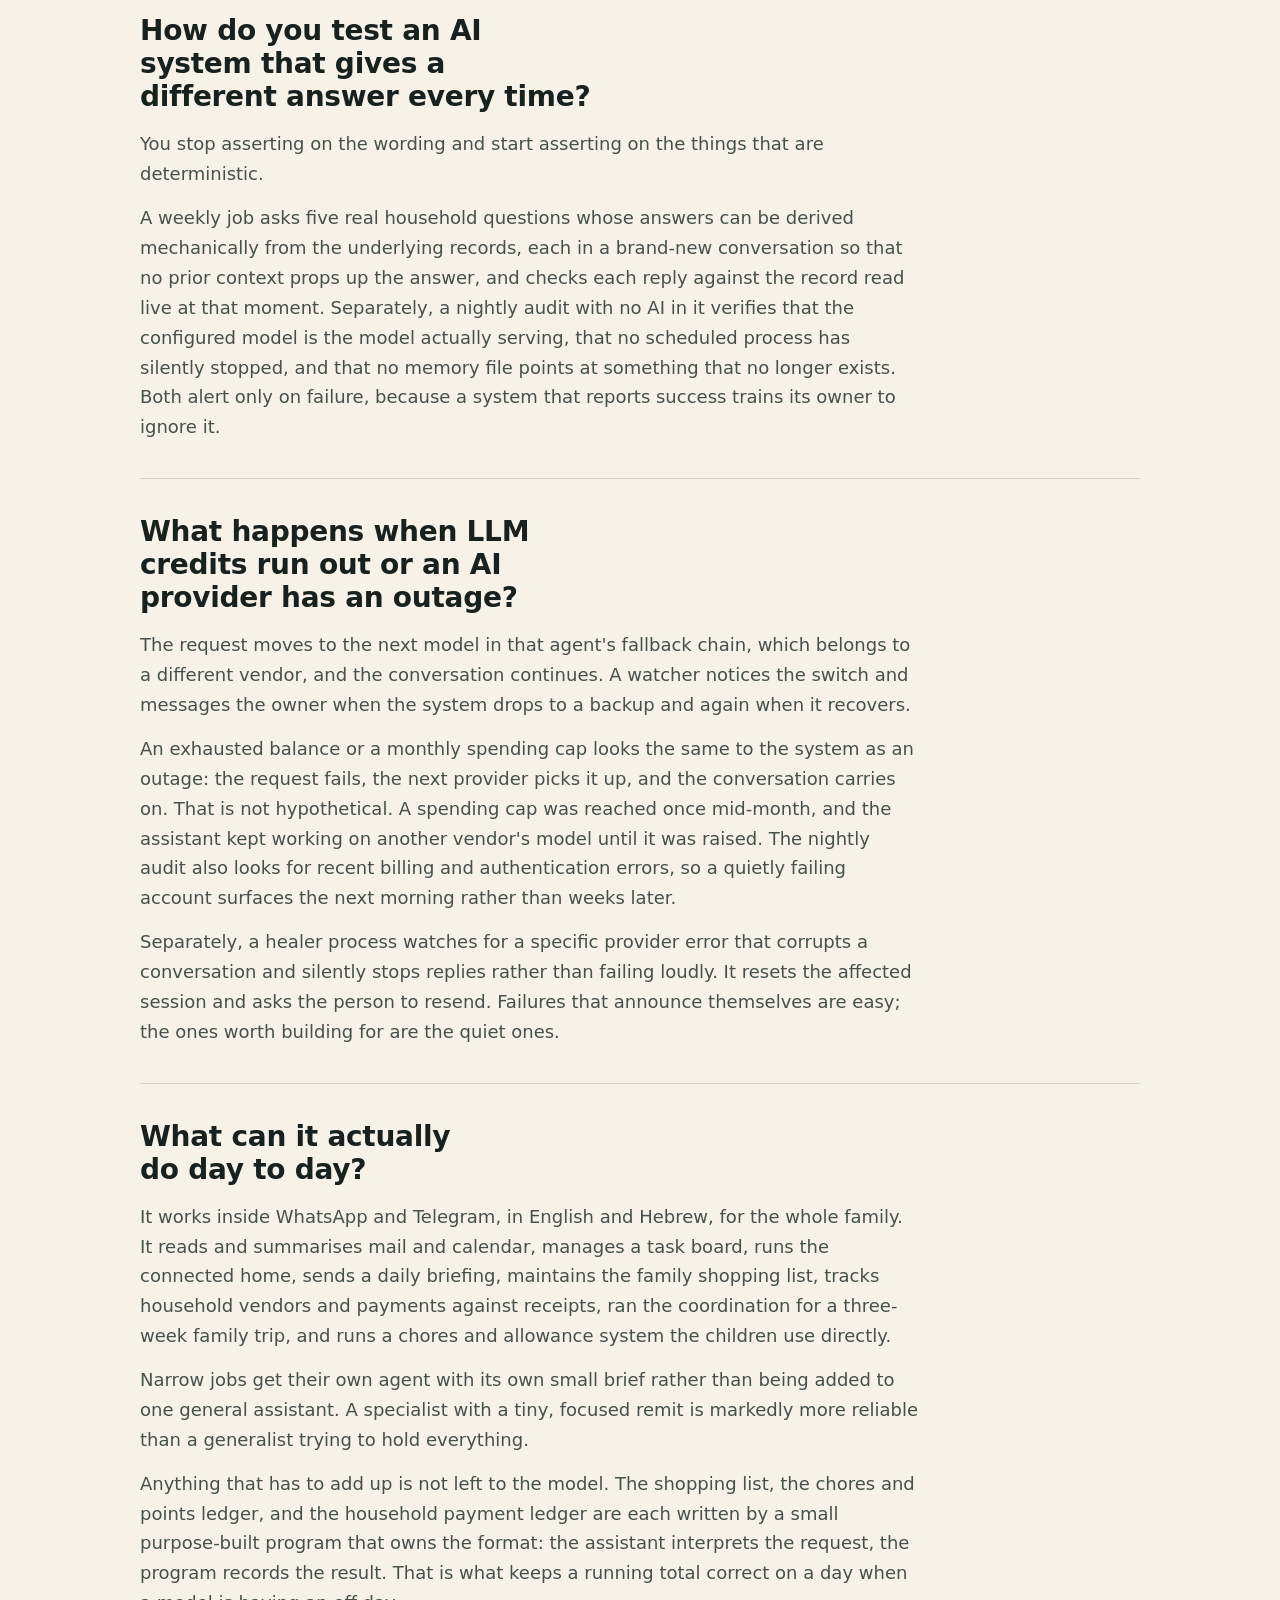
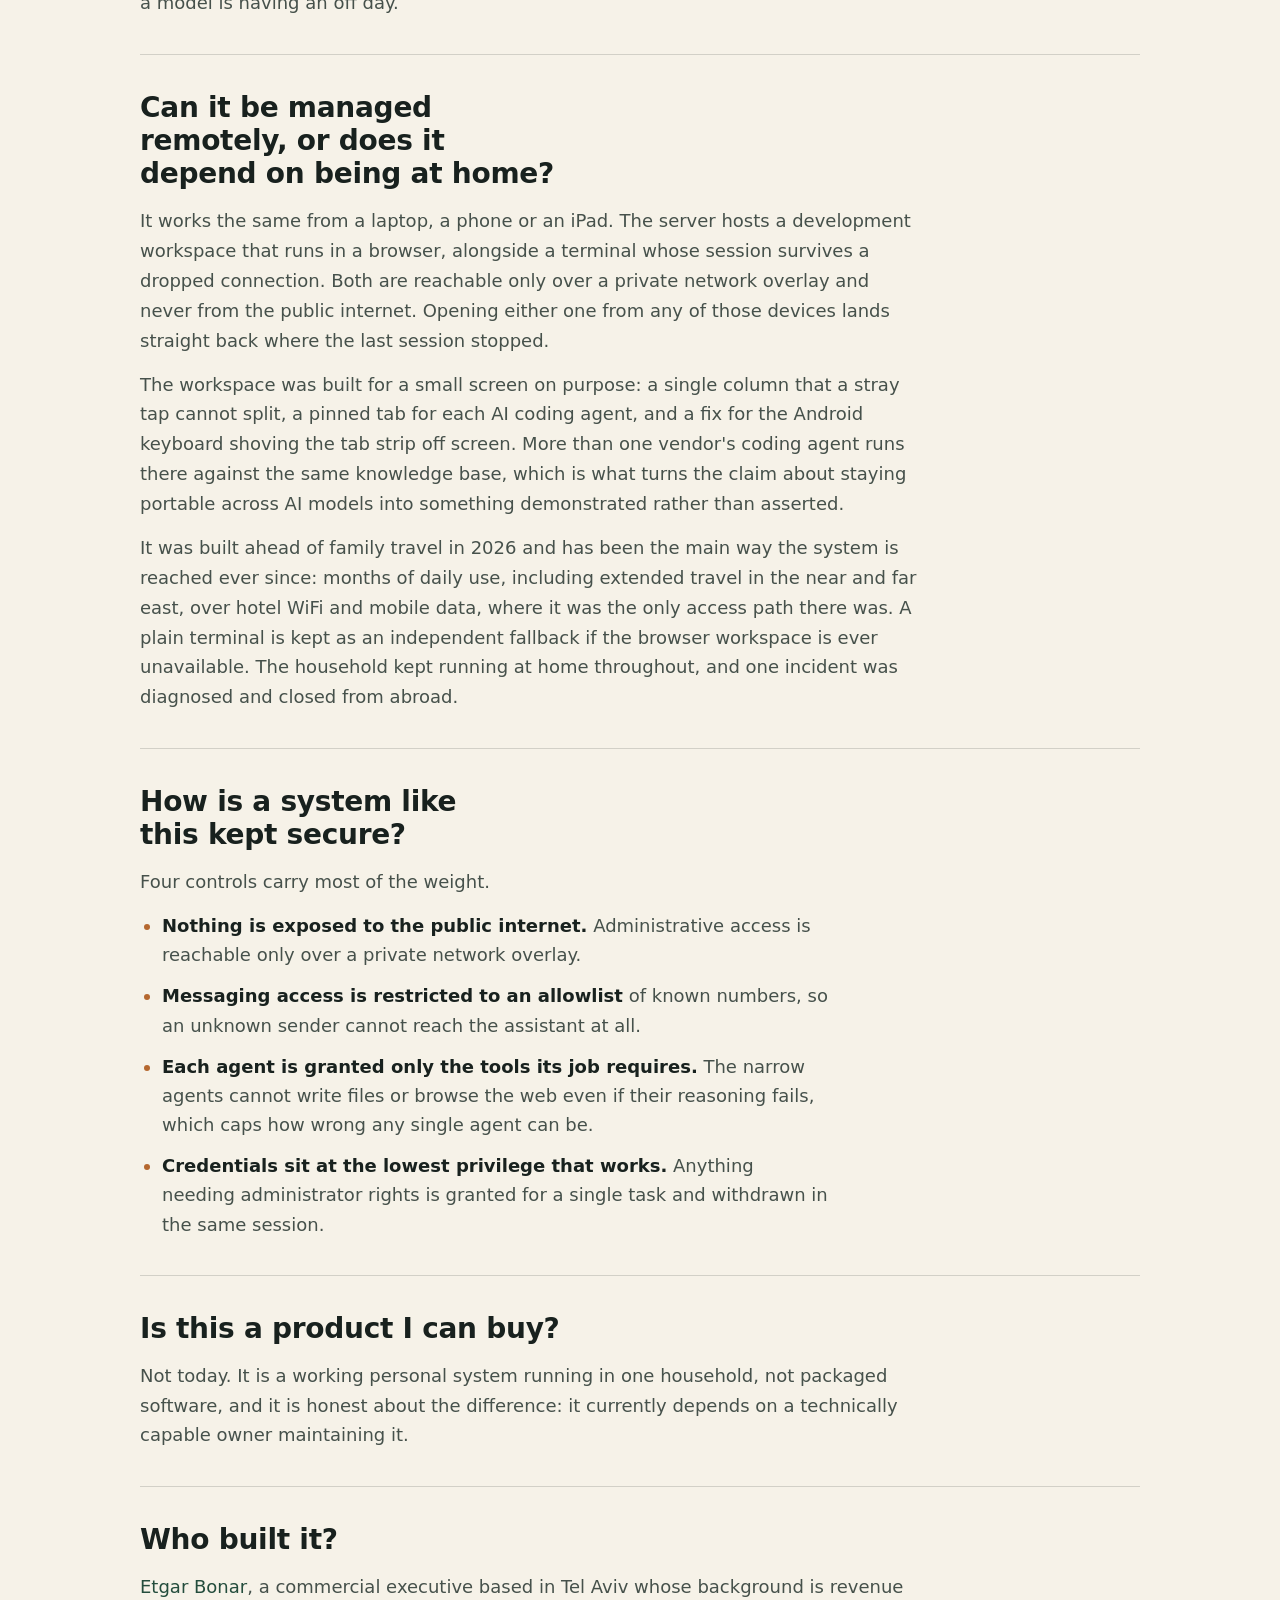
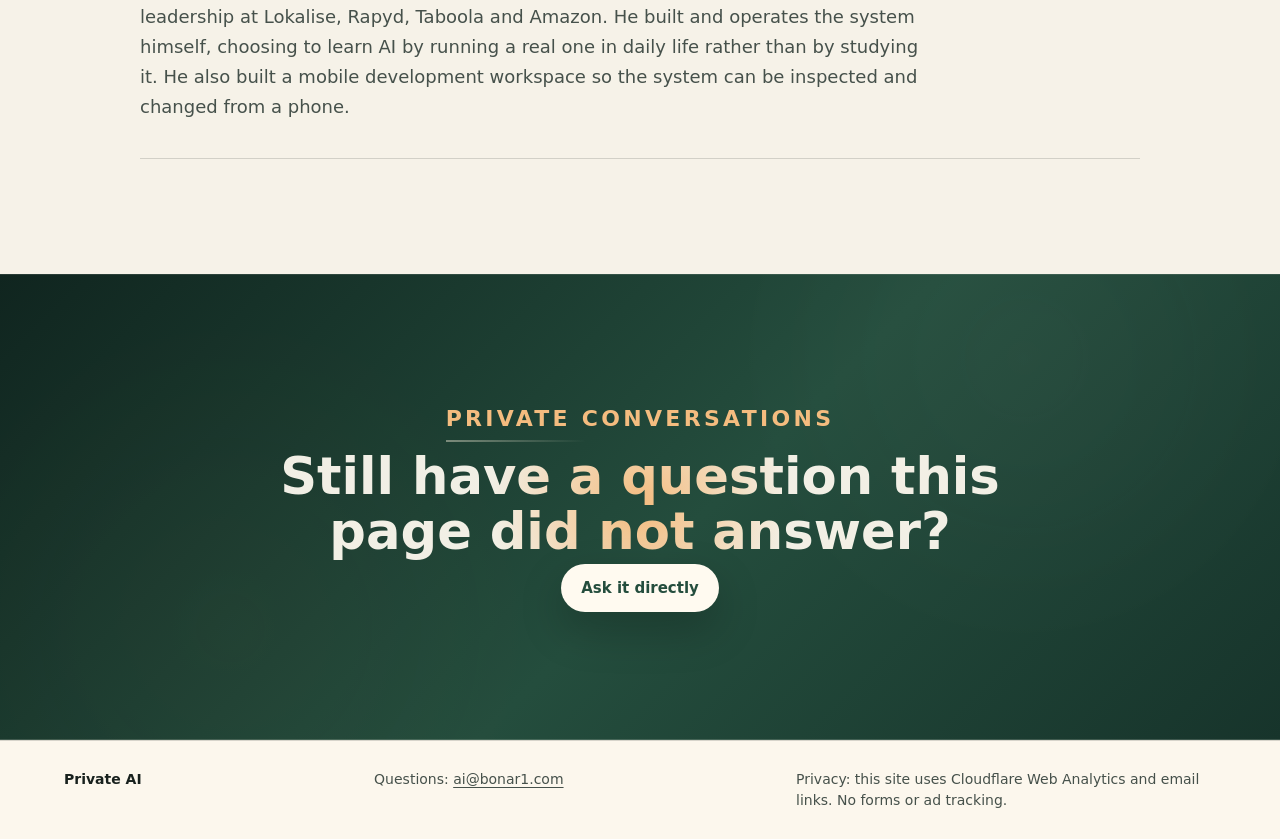
==== commit d9fba87c: "Remove private conversation rollout copy" ====
--- a/faq/index.html
+++ b/faq/index.html
@@ -194,7 +194,7 @@
                 "name": "Is this a product I can buy?",
                 "acceptedAnswer": {
                   "@type": "Answer",
-                  "text": "Not today. It is a working personal system running in one household, not packaged software, and it is honest about the difference: it currently depends on a technically capable owner maintaining it. The present step is a small number of private conversations with people who want this kind of operating layer built around their own lives."
+                  "text": "Not today. It is a working personal system running in one household, not packaged software, and it is honest about the difference: it currently depends on a technically capable owner maintaining it."
                 }
               },
               {
@@ -490,10 +490,6 @@
             packaged software, and it is honest about the difference: it currently
             depends on a technically capable owner maintaining it.
           </p>
-          <p>
-            The present step is a small number of private conversations with people who
-            want this kind of operating layer built around their own lives.
-          </p>
         </article>
 
         <article class="faq-item" id="q-who">
--- a/styles.css
+++ b/styles.css
@@ -1107,3 +1107,1750 @@
     max-width: none;
   }
 }
+
+/* ---------------------------------------------------------------
+   See it running: real captures, redacted under the disclosure policy
+   --------------------------------------------------------------- */
+
+.running {
+  border-top: 1px solid var(--line);
+}
+
+.running-lede {
+  max-width: 720px;
+  margin: 0 0 20px;
+  color: var(--muted);
+  font-size: clamp(17px, 1.8vw, 20px);
+}
+
+.running-policy {
+  display: flex;
+  align-items: flex-start;
+  gap: 12px;
+  width: fit-content;
+  max-width: 700px;
+  margin: 0 0 clamp(40px, 5vw, 64px);
+  padding: 12px 18px;
+  border: 1px solid var(--line);
+  border-radius: 14px;
+  background: var(--paper-strong);
+  color: var(--muted);
+  font-size: 14px;
+  line-height: 1.45;
+}
+
+.running-policy::before {
+  flex: none;
+  width: 30px;
+  height: 10px;
+  margin-top: 5px;
+  border-radius: 2px;
+  background: var(--ink);
+  content: "";
+}
+
+.running-block {
+  margin-bottom: clamp(52px, 6.5vw, 92px);
+}
+
+.running-block:last-of-type {
+  margin-bottom: 0;
+}
+
+.running-block h3 {
+  margin: 0 0 10px;
+  font-family: var(--font-display);
+  font-size: clamp(22px, 2.5vw, 32px);
+  font-weight: 800;
+  line-height: 1.14;
+}
+
+.running-block > p {
+  max-width: 700px;
+  margin: 0 0 28px;
+  color: var(--muted);
+  font-size: clamp(16px, 1.7vw, 18px);
+}
+
+.scene-row {
+  display: grid;
+  grid-template-columns: repeat(3, minmax(0, 1fr));
+  gap: 20px;
+  align-items: start;
+}
+
+.scene-row.is-pair {
+  grid-template-columns: repeat(2, minmax(0, 1fr));
+}
+
+.scene {
+  margin: 0;
+}
+
+.scene-frame {
+  position: relative;
+  overflow: hidden;
+  border: 1px solid rgba(24, 33, 30, 0.24);
+  border-radius: 16px;
+  background: #0f1512;
+  box-shadow: var(--shadow);
+}
+
+.scene-frame img {
+  display: block;
+  width: 100%;
+  height: auto;
+}
+
+.scene figcaption {
+  margin-top: 14px;
+  color: var(--muted);
+  font-size: 15px;
+  line-height: 1.5;
+}
+
+.scene figcaption b {
+  display: block;
+  margin-bottom: 3px;
+  color: var(--ink);
+  font-weight: 750;
+}
+
+/* Tall panel: its own content scrolls through a fixed window on page scroll. */
+.scene-tall .scene-frame {
+  height: clamp(380px, 56vh, 620px);
+}
+
+.scene-tall .scene-frame img {
+  transform: translateY(var(--scene-shift, 0px));
+}
+
+.motion-enabled .scene-tall .scene-frame img {
+  will-change: transform;
+}
+
+/* A soft band steps down the checks, so the panel reads as auditing itself. */
+.scene-scan::after {
+  position: absolute;
+  z-index: 2;
+  top: 0;
+  right: 0;
+  left: 0;
+  height: 96px;
+  pointer-events: none;
+  content: "";
+  opacity: 0;
+  background: linear-gradient(180deg, transparent, rgba(130, 211, 186, 0.26), transparent);
+}
+
+.motion-enabled .scene-scan.in-view::after {
+  animation: scene-scan 4600ms cubic-bezier(0.4, 0, 0.2, 1) 500ms 2;
+}
+
+@keyframes scene-scan {
+  0% {
+    opacity: 0;
+    transform: translateY(-96px);
+  }
+  10% {
+    opacity: 1;
+  }
+  86% {
+    opacity: 1;
+  }
+  100% {
+    opacity: 0;
+    transform: translateY(640px);
+  }
+}
+
+/* Redaction sweep. These sit exactly on top of bars already burned into the
+   pixels, so there is no unredacted state anywhere in the shipped file. */
+.redaction {
+  position: absolute;
+  z-index: 3;
+  pointer-events: none;
+  border-radius: 2px;
+  opacity: 0;
+  background: linear-gradient(100deg, transparent 18%, rgba(36, 77, 61, 0.55) 50%, transparent 82%);
+  background-size: 280% 100%;
+  background-position: 210% 0;
+}
+
+.motion-enabled .scene-redacted.in-view .redaction {
+  animation: redaction-sweep 1400ms ease-out forwards;
+}
+
+@keyframes redaction-sweep {
+  0% {
+    opacity: 0;
+    background-position: 210% 0;
+  }
+  22% {
+    opacity: 1;
+  }
+  100% {
+    opacity: 0;
+    background-position: -70% 0;
+  }
+}
+
+@media (max-width: 860px) {
+  .scene-row,
+  .scene-row.is-pair {
+    grid-template-columns: 1fr;
+  }
+
+  .scene-tall .scene-frame {
+    height: clamp(320px, 62vh, 460px);
+  }
+}
+
+@media (prefers-reduced-motion: reduce) {
+  .scene-tall .scene-frame img {
+    transform: none;
+  }
+
+  .scene-tall .scene-frame {
+    height: auto;
+  }
+
+  .scene-scan::after,
+  .redaction {
+    display: none;
+  }
+}
+
+/* ---------------------------------------------------------------
+   Animated thread replay. Messages arrive in sequence with a typing
+   indicator, so a viewer watches the exchange happen rather than
+   reading a screenshot of it.
+   --------------------------------------------------------------- */
+
+.thread-row {
+  display: grid;
+  grid-template-columns: repeat(2, minmax(0, 1fr));
+  gap: clamp(20px, 3vw, 40px);
+  align-items: start;
+}
+
+.scene-stack {
+  display: grid;
+  gap: 20px;
+}
+
+.phone {
+  overflow: hidden;
+  border: 9px solid #14100f;
+  border-radius: 30px;
+  background: #0d1a1f;
+  box-shadow: var(--shadow);
+}
+
+.phone-bar {
+  display: flex;
+  align-items: center;
+  gap: 10px;
+  padding: 9px 14px;
+  border-bottom: 1px solid rgba(255, 255, 255, 0.09);
+  background: #101c22;
+  color: rgba(255, 255, 255, 0.74);
+  font-size: 12.5px;
+  font-weight: 650;
+  letter-spacing: 0.01em;
+}
+
+.phone-bar::before {
+  flex: none;
+  width: 20px;
+  height: 20px;
+  border-radius: 50%;
+  background: #2f5d4a;
+  content: "";
+}
+
+.thread-viewport {
+  position: relative;
+  overflow: visible;
+  background: #0e2129;
+}
+
+.thread-track {
+  display: grid;
+  gap: 9px;
+  padding: 12px 10px 14px;
+}
+
+.thread-msg {
+  margin: 0;
+}
+
+.thread-msg img {
+  display: block;
+  width: 100%;
+  height: auto;
+  border-radius: 8px;
+}
+
+.thread-typing {
+  display: none;
+  align-items: center;
+  gap: 5px;
+  width: fit-content;
+  margin-inline-start: 10px;
+  padding: 11px 15px;
+  border-radius: 15px;
+  background: #1d2c33;
+}
+
+.thread-typing span {
+  width: 7px;
+  height: 7px;
+  border-radius: 50%;
+  background: rgba(255, 255, 255, 0.62);
+}
+
+.thread-actions {
+  display: flex;
+  align-items: center;
+  gap: 12px;
+  margin-top: 14px;
+}
+
+.thread-replay {
+  padding: 7px 15px;
+  border: 1px solid var(--line);
+  border-radius: 999px;
+  background: var(--paper-strong);
+  color: var(--ink);
+  font: inherit;
+  font-size: 14px;
+  font-weight: 650;
+  cursor: pointer;
+}
+
+.thread-replay:hover {
+  border-color: var(--green);
+  color: var(--green);
+}
+
+.thread-replay[hidden] {
+  display: none;
+}
+
+/* Player state, only once JavaScript and motion are both available. */
+.motion-enabled .thread-viewport {
+  height: clamp(340px, 46vh, 430px);
+  overflow: hidden;
+}
+
+.motion-enabled .thread-track {
+  transition: transform 640ms cubic-bezier(0.2, 0.8, 0.2, 1);
+}
+
+.motion-enabled .thread-msg {
+  display: none;
+  opacity: 0;
+  transform: translateY(14px);
+  transition:
+    opacity 400ms ease,
+    transform 400ms cubic-bezier(0.2, 0.8, 0.2, 1);
+}
+
+.motion-enabled .thread-msg.is-shown {
+  opacity: 1;
+  transform: none;
+}
+
+.motion-enabled .thread-typing.is-shown {
+  display: flex;
+}
+
+.motion-enabled .thread-typing.is-shown span {
+  animation: thread-typing 1000ms infinite;
+}
+
+.motion-enabled .thread-typing.is-shown span:nth-child(2) {
+  animation-delay: 160ms;
+}
+
+.motion-enabled .thread-typing.is-shown span:nth-child(3) {
+  animation-delay: 320ms;
+}
+
+@keyframes thread-typing {
+  0%,
+  60%,
+  100% {
+    opacity: 0.32;
+    transform: translateY(0);
+  }
+  30% {
+    opacity: 1;
+    transform: translateY(-4px);
+  }
+}
+
+@media (max-width: 860px) {
+  .thread-row {
+    grid-template-columns: 1fr;
+  }
+}
+
+@media (prefers-reduced-motion: reduce) {
+  .thread-viewport {
+    height: auto;
+    overflow: visible;
+  }
+
+  .thread-msg {
+    display: block;
+    opacity: 1;
+    transform: none;
+  }
+
+  .thread-typing,
+  .thread-replay {
+    display: none;
+  }
+}
+
+/* Wide single scene, used for the knowledge graph. */
+.scene-wide .scene-frame {
+  border-radius: 18px;
+}
+
+.scene-wide figcaption {
+  max-width: 780px;
+}
+
+/* Narration line that changes as a thread plays. */
+.thread-narration {
+  display: flex;
+  align-items: baseline;
+  gap: 10px;
+  min-height: 46px;
+  margin: 14px 0 0;
+  color: var(--muted);
+  font-size: 15px;
+  line-height: 1.42;
+}
+
+.thread-step {
+  flex: none;
+  padding: 3px 10px;
+  border-radius: 999px;
+  background: var(--green-soft);
+  color: var(--green);
+  font-size: 12px;
+  font-weight: 750;
+  letter-spacing: 0.02em;
+}
+
+.thread-step:empty {
+  display: none;
+}
+
+.thread-actions {
+  margin-top: 10px;
+}
+
+/* ---------------------------------------------------------------
+   Demo sections, distributed through the page next to the claim
+   each one supports.
+   --------------------------------------------------------------- */
+
+.demo h2 {
+  margin: 0 0 12px;
+  font-family: var(--font-display);
+  font-size: clamp(26px, 3vw, 40px);
+  font-weight: 850;
+  line-height: 1.1;
+  letter-spacing: 0;
+}
+
+.demo-lede {
+  max-width: 720px;
+  margin: 0 0 30px;
+  color: var(--muted);
+  font-size: clamp(16px, 1.7vw, 19px);
+}
+
+.demo .running-policy {
+  margin-top: -14px;
+  margin-bottom: 34px;
+}
+
+.demo-text {
+  display: grid;
+  align-content: start;
+  gap: 14px;
+  padding-top: 6px;
+}
+
+.demo-text p {
+  margin: 0;
+  max-width: 46ch;
+  color: var(--muted);
+  font-size: clamp(16px, 1.7vw, 18px);
+}
+
+@media (max-width: 860px) {
+  .demo-text {
+    padding-top: 0;
+  }
+}
+
+/* ---------------------------------------------------------------
+   Narrative proof system. Real exchanges are reconstructed in native
+   HTML so the story is readable; original redacted captures remain
+   available in evidence drawers.
+   --------------------------------------------------------------- */
+
+.graph-story {
+  display: grid;
+  grid-template-columns: minmax(0, 1.08fr) minmax(300px, 0.92fr);
+  gap: clamp(30px, 5vw, 72px);
+  align-items: center;
+}
+
+.graph-player {
+  overflow: hidden;
+  border: 1px solid rgba(24, 33, 30, 0.28);
+  border-radius: 26px;
+  background: #121916;
+  box-shadow: var(--shadow);
+}
+
+.graph-stage {
+  position: relative;
+  overflow: hidden;
+  min-height: 620px;
+  background:
+    linear-gradient(90deg, rgba(13, 25, 20, 0.94), rgba(13, 25, 20, 0.72)),
+    url("/assets/proof-knowledge-map.webp") center / cover;
+}
+
+.graph-stage-bar,
+.native-chat-bar,
+.system-window-bar {
+  display: flex;
+  align-items: center;
+  justify-content: space-between;
+  gap: 16px;
+  color: rgba(255, 255, 255, 0.7);
+  font-size: 12px;
+  font-weight: 700;
+  letter-spacing: 0.02em;
+}
+
+.graph-stage-bar {
+  min-height: 48px;
+  padding: 0 18px;
+  border-bottom: 1px solid rgba(255, 255, 255, 0.1);
+}
+
+.graph-stage-bar span:first-child,
+.native-chat-bar span:first-child,
+.system-window-bar span:first-child {
+  display: inline-flex;
+  align-items: center;
+  gap: 8px;
+  color: rgba(255, 255, 255, 0.92);
+}
+
+.graph-stage-bar i,
+.native-chat-bar i,
+.system-window-bar i {
+  display: inline-block;
+  width: 8px;
+  height: 8px;
+  border-radius: 50%;
+  background: #67d5a2;
+  box-shadow: 0 0 0 5px rgba(103, 213, 162, 0.12);
+}
+
+.graph-stage video {
+  display: block;
+  width: auto;
+  max-width: 100%;
+  height: clamp(570px, 64vh, 700px);
+  margin: 0 auto;
+  background: #f8f8fb;
+}
+
+.graph-recording {
+  position: absolute;
+  right: 14px;
+  bottom: 14px;
+  display: inline-flex;
+  align-items: center;
+  gap: 7px;
+  padding: 7px 10px;
+  border: 1px solid rgba(255, 255, 255, 0.16);
+  border-radius: 999px;
+  color: rgba(255, 255, 255, 0.86);
+  background: rgba(10, 16, 13, 0.8);
+  font-size: 11px;
+  font-weight: 700;
+  -webkit-backdrop-filter: blur(8px);
+  backdrop-filter: blur(8px);
+}
+
+.graph-recording i {
+  width: 7px;
+  height: 7px;
+  border-radius: 50%;
+  background: #e46e5f;
+}
+
+.story-controls {
+  display: flex;
+  align-items: center;
+  gap: 14px;
+  min-height: 56px;
+  padding: 10px 14px;
+  color: var(--muted);
+  font-size: 13px;
+}
+
+.graph-player .story-controls {
+  color: rgba(255, 255, 255, 0.68);
+}
+
+.story-controls.is-wide {
+  grid-column: 1 / -1;
+  padding: 2px 0 0;
+}
+
+.story-replay {
+  flex: none;
+  min-height: 36px;
+  padding: 7px 14px;
+  border: 1px solid var(--line);
+  border-radius: 999px;
+  color: var(--ink);
+  background: var(--paper-strong);
+  font: inherit;
+  font-size: 13px;
+  font-weight: 750;
+  cursor: pointer;
+  transition: border-color 180ms ease, color 180ms ease, transform 180ms ease;
+}
+
+.graph-player .story-replay {
+  border-color: rgba(255, 255, 255, 0.26);
+  color: var(--white);
+  background: rgba(255, 255, 255, 0.08);
+}
+
+.story-replay:hover,
+.story-replay:focus-visible {
+  border-color: var(--green);
+  color: var(--green);
+  transform: translateY(-1px);
+}
+
+.graph-player .story-replay:hover,
+.graph-player .story-replay:focus-visible {
+  border-color: rgba(255, 255, 255, 0.68);
+  color: var(--white);
+}
+
+.graph-steps {
+  display: grid;
+  gap: 6px;
+  margin: 0;
+  padding: 0;
+  list-style: none;
+}
+
+.graph-steps li {
+  display: grid;
+  grid-template-columns: 42px 1fr;
+  gap: 16px;
+  padding: 22px 20px;
+  border: 1px solid transparent;
+  border-radius: 18px;
+  opacity: 0.48;
+  transition: opacity 280ms ease, border-color 280ms ease, background 280ms ease, transform 280ms ease;
+}
+
+.graph-steps li.is-active {
+  border-color: var(--line);
+  opacity: 1;
+  background: rgba(255, 250, 240, 0.7);
+  transform: translateX(8px);
+}
+
+.graph-steps li > span {
+  padding-top: 2px;
+  color: var(--amber);
+  font-size: 12px;
+  font-weight: 800;
+  letter-spacing: 0.12em;
+}
+
+.graph-steps b {
+  display: block;
+  margin-bottom: 5px;
+  color: var(--ink);
+  font-size: clamp(17px, 1.7vw, 20px);
+}
+
+.graph-steps p {
+  margin: 0;
+  color: var(--muted);
+  font-size: 15px;
+  line-height: 1.55;
+}
+
+.story-canvas {
+  display: grid;
+  grid-template-columns: minmax(0, 1.05fr) minmax(300px, 0.95fr);
+  gap: clamp(18px, 3vw, 34px);
+  align-items: stretch;
+}
+
+.native-chat,
+.system-window,
+.cost-window {
+  overflow: hidden;
+  border: 1px solid rgba(24, 33, 30, 0.26);
+  border-radius: 24px;
+  background: #111b17;
+  box-shadow: var(--shadow);
+}
+
+.native-chat-bar,
+.system-window-bar {
+  display: flex;
+  align-items: center;
+  min-height: 52px;
+  padding: 0 18px;
+  border-bottom: 1px solid rgba(255, 255, 255, 0.1);
+  background: rgba(255, 255, 255, 0.025);
+}
+
+.native-chat-feed {
+  display: flex;
+  flex-direction: column;
+  gap: 14px;
+  min-height: 560px;
+  max-height: 560px;
+  overflow: hidden;
+  padding: 24px 20px;
+  background:
+    radial-gradient(circle at 18px 18px, transparent 0 5px, rgba(255, 255, 255, 0.025) 5px 6px, transparent 6px),
+    radial-gradient(circle at 44px 38px, transparent 0 8px, rgba(255, 255, 255, 0.02) 8px 9px, transparent 9px),
+    #0b141a;
+  background-size: 64px 64px, 86px 86px, auto;
+  scroll-behavior: smooth;
+}
+
+.chat-bubble {
+  position: relative;
+  width: fit-content;
+  max-width: 86%;
+  padding: 9px 12px 7px;
+  border-radius: 9px;
+  box-shadow: 0 10px 24px rgba(4, 10, 7, 0.18);
+}
+
+.chat-bubble.person {
+  align-self: flex-end;
+  border-top-right-radius: 2px;
+  color: rgba(255, 255, 255, 0.94);
+  background: #005c4b;
+}
+
+.chat-bubble.assistant {
+  align-self: flex-start;
+  border: 1px solid rgba(255, 255, 255, 0.08);
+  border-top-left-radius: 2px;
+  color: rgba(255, 255, 255, 0.92);
+  background: #202c33;
+}
+
+.chat-bubble::before {
+  position: absolute;
+  top: 0;
+  width: 0;
+  height: 0;
+  content: "";
+  border-style: solid;
+}
+
+.chat-bubble.person::before {
+  right: -8px;
+  border-width: 0 0 10px 10px;
+  border-color: transparent transparent transparent #005c4b;
+}
+
+.chat-bubble.assistant::before {
+  left: -8px;
+  border-width: 0 10px 10px 0;
+  border-color: transparent #202c33 transparent transparent;
+}
+
+.chat-bubble .speaker {
+  display: block;
+  margin-bottom: 5px;
+  color: var(--amber);
+  font-size: 11px;
+  font-weight: 850;
+  letter-spacing: 0.06em;
+  text-transform: none;
+}
+
+.chat-bubble.assistant .speaker {
+  color: #53bdeb;
+}
+
+.chat-bubble p {
+  margin: 0;
+  font-size: clamp(14px, 1.5vw, 16px);
+  line-height: 1.48;
+}
+
+.chat-bubble p + p,
+.chat-detail-list + p {
+  margin-top: 9px;
+}
+
+.chat-detail-list {
+  margin: 7px 0 0;
+  padding: 0;
+  list-style: none;
+  font-size: clamp(14px, 1.5vw, 16px);
+  line-height: 1.5;
+}
+
+.chat-detail-list li + li {
+  margin-top: 2px;
+}
+
+.chat-bubble .source-note {
+  padding-top: 8px;
+  border-top: 1px solid rgba(255, 255, 255, 0.1);
+  color: rgba(255, 255, 255, 0.7);
+  font-size: 12px;
+}
+
+.message-meta {
+  display: flex;
+  justify-content: flex-end;
+  align-items: center;
+  gap: 4px;
+  margin-top: 5px;
+  color: rgba(255, 255, 255, 0.56);
+  font-size: 10px;
+}
+
+.message-meta i {
+  color: #53bdeb;
+  font-size: 11px;
+  font-style: normal;
+  letter-spacing: -3px;
+}
+
+.whatsapp-chat .native-chat-bar {
+  display: grid;
+  grid-template-columns: 38px 1fr auto;
+  gap: 11px;
+  min-height: 62px;
+  padding: 7px 14px;
+  background: #202c33;
+}
+
+.native-chat-bar .wa-avatar {
+  display: grid;
+  place-items: center;
+  width: 38px;
+  height: 38px;
+  border-radius: 50%;
+  background: #3b4a54;
+  font-size: 18px;
+}
+
+.native-chat-bar .wa-group-copy {
+  display: block;
+  min-width: 0;
+  color: rgba(255, 255, 255, 0.94);
+}
+
+.wa-group-copy b,
+.wa-group-copy small {
+  display: block;
+}
+
+.wa-group-copy b {
+  font-size: 14px;
+}
+
+.wa-group-copy small {
+  margin-top: 1px;
+  color: rgba(255, 255, 255, 0.56);
+  font-size: 11px;
+}
+
+.native-chat-bar .wa-chat-actions {
+  color: rgba(255, 255, 255, 0.72);
+  font-size: 20px;
+  letter-spacing: 1px;
+}
+
+.decision-rail {
+  display: flex;
+  flex-direction: column;
+  gap: 12px;
+  min-height: 624px;
+  padding: 20px;
+  border: 1px solid var(--line);
+  border-radius: 24px;
+  background: rgba(255, 250, 240, 0.78);
+}
+
+.rail-label {
+  margin: 0 0 4px;
+  color: var(--muted);
+  font-size: 11px;
+  font-weight: 800;
+  letter-spacing: 0.1em;
+  text-transform: uppercase;
+}
+
+.decision-card {
+  display: grid;
+  grid-template-columns: 32px 1fr;
+  gap: 12px;
+  padding: 15px;
+  border: 1px solid rgba(36, 77, 61, 0.16);
+  border-radius: 15px;
+  background: var(--white);
+}
+
+.decision-card > span {
+  display: grid;
+  place-items: center;
+  width: 30px;
+  height: 30px;
+  border-radius: 50%;
+  color: var(--green);
+  background: var(--green-soft);
+  font-size: 10px;
+  font-weight: 850;
+}
+
+.decision-card.is-caution > span {
+  color: var(--clay);
+  background: #f0ddd3;
+}
+
+.decision-card b {
+  display: block;
+  margin-bottom: 3px;
+  font-size: 14px;
+}
+
+.decision-card p {
+  margin: 0;
+  color: var(--muted);
+  font-size: 13px;
+  line-height: 1.45;
+}
+
+.outcome-card {
+  margin-top: auto;
+  padding: 17px 18px;
+  border-radius: 16px;
+  color: var(--white);
+  background: var(--green);
+  box-shadow: 0 16px 34px rgba(36, 77, 61, 0.2);
+}
+
+.outcome-card small,
+.outcome-card strong,
+.outcome-card span {
+  display: block;
+}
+
+.outcome-card small {
+  margin-bottom: 4px;
+  color: rgba(255, 255, 255, 0.68);
+  font-size: 10px;
+  font-weight: 800;
+  letter-spacing: 0.1em;
+  text-transform: uppercase;
+}
+
+.outcome-card strong {
+  font-size: clamp(22px, 2.7vw, 32px);
+  line-height: 1.15;
+}
+
+.outcome-card span {
+  margin-top: 4px;
+  color: rgba(255, 255, 255, 0.75);
+  font-size: 12px;
+}
+
+.allowance-story {
+  margin: 0;
+}
+
+.allowance-story > figcaption,
+.system-story > figcaption,
+.cost-story > figcaption {
+  margin-top: 15px;
+  max-width: 72ch;
+  color: var(--muted);
+  font-size: 15px;
+  line-height: 1.55;
+}
+
+.allowance-story > figcaption b,
+.system-story > figcaption b,
+.cost-story > figcaption b {
+  display: block;
+  margin-bottom: 3px;
+  color: var(--ink);
+}
+
+.story-choice-label {
+  margin: 28px 0 10px;
+  color: var(--green);
+  font-size: 12px;
+  font-weight: 850;
+  letter-spacing: 0.1em;
+  text-transform: uppercase;
+}
+
+.story-tabs {
+  display: grid;
+  grid-template-columns: repeat(3, minmax(0, 1fr));
+  gap: 10px;
+  width: 100%;
+  margin-bottom: 26px;
+}
+
+.story-tabs button {
+  position: relative;
+  display: grid;
+  grid-template-columns: 38px 1fr;
+  gap: 10px;
+  align-items: center;
+  min-height: 72px;
+  padding: 11px 14px;
+  border: 1px solid var(--line);
+  border-radius: 16px;
+  color: var(--muted);
+  background: rgba(255, 250, 240, 0.76);
+  font: inherit;
+  text-align: left;
+  cursor: pointer;
+  transition: border-color 180ms ease, background 180ms ease, color 180ms ease, transform 180ms ease;
+}
+
+.story-tabs button:hover,
+.story-tabs button:focus-visible {
+  border-color: rgba(36, 77, 61, 0.5);
+  transform: translateY(-2px);
+}
+
+.story-tabs button[aria-selected="true"] {
+  color: var(--white);
+  background: var(--green);
+  box-shadow: 0 12px 26px rgba(36, 77, 61, 0.2);
+}
+
+.story-tabs button[aria-selected="true"]::after {
+  position: absolute;
+  top: 9px;
+  right: 10px;
+  content: "Selected";
+  color: rgba(255, 255, 255, 0.68);
+  font-size: 8px;
+  font-weight: 850;
+  letter-spacing: 0.08em;
+  text-transform: uppercase;
+}
+
+.story-tab-icon {
+  display: grid;
+  place-items: center;
+  width: 38px;
+  height: 38px;
+  border-radius: 12px;
+  background: var(--paper-strong);
+  font-size: 18px;
+}
+
+.story-tabs button[aria-selected="true"] .story-tab-icon {
+  background: rgba(255, 255, 255, 0.13);
+}
+
+.story-tab-copy b,
+.story-tab-copy small {
+  display: block;
+}
+
+.story-tab-copy b {
+  color: var(--ink);
+  font-size: 14px;
+}
+
+.story-tab-copy small {
+  margin-top: 3px;
+  color: var(--muted);
+  font-size: 11px;
+}
+
+.story-tabs button[aria-selected="true"] .story-tab-copy b,
+.story-tabs button[aria-selected="true"] .story-tab-copy small {
+  color: var(--white);
+}
+
+.trip-panel[hidden] {
+  display: none;
+}
+
+.trip-panel.is-active {
+  animation: panel-in 280ms ease both;
+}
+
+@keyframes panel-in {
+  from { opacity: 0; transform: translateY(8px); }
+  to { opacity: 1; transform: none; }
+}
+
+.reconstruction-note {
+  display: flex;
+  align-items: center;
+  gap: 9px;
+  width: fit-content;
+  margin: 20px 0 0;
+  color: var(--muted);
+  font-size: 13px;
+}
+
+.reconstruction-note i {
+  width: 8px;
+  height: 8px;
+  border-radius: 50%;
+  background: var(--amber);
+}
+
+.system-story,
+.cost-story {
+  margin: 0;
+}
+
+.system-feed {
+  display: grid;
+  align-content: start;
+  gap: 10px;
+  min-height: 340px;
+  padding: 16px;
+}
+
+.system-event {
+  display: grid;
+  grid-template-columns: 46px 1fr auto;
+  gap: 11px;
+  align-items: center;
+  padding: 12px;
+  border: 1px solid rgba(255, 255, 255, 0.08);
+  border-radius: 13px;
+  color: rgba(255, 255, 255, 0.88);
+  background: rgba(255, 255, 255, 0.045);
+}
+
+.event-time {
+  color: rgba(255, 255, 255, 0.5);
+  font-size: 11px;
+  font-variant-numeric: tabular-nums;
+}
+
+.system-event b,
+.system-event small {
+  display: block;
+}
+
+.system-event b {
+  font-size: 13px;
+}
+
+.system-event small {
+  margin-top: 2px;
+  color: rgba(255, 255, 255, 0.56);
+  font-size: 11px;
+}
+
+.event-state {
+  padding: 4px 7px;
+  border-radius: 999px;
+  color: #f2c79f;
+  background: rgba(181, 104, 47, 0.2);
+  font-size: 9px;
+  font-weight: 800;
+  letter-spacing: 0.08em;
+  text-transform: uppercase;
+}
+
+.event-state.is-good {
+  color: #8be2b7;
+  background: rgba(103, 213, 162, 0.13);
+}
+
+.system-alert {
+  display: grid;
+  grid-template-columns: 34px 1fr;
+  gap: 12px;
+  align-items: center;
+  padding: 14px;
+  border: 1px solid rgba(232, 149, 109, 0.34);
+  border-radius: 14px;
+  color: #fff5ee;
+  background: rgba(138, 81, 65, 0.32);
+}
+
+.system-alert > span {
+  display: grid;
+  place-items: center;
+  width: 32px;
+  height: 32px;
+  border-radius: 50%;
+  color: #f4c7b2;
+  background: rgba(232, 149, 109, 0.15);
+  font-weight: 900;
+}
+
+.system-alert b,
+.system-alert small {
+  display: block;
+}
+
+.system-alert b {
+  font-size: 13px;
+}
+
+.system-alert small {
+  margin-top: 2px;
+  color: rgba(255, 255, 255, 0.62);
+  font-size: 11px;
+}
+
+.cost-window {
+  min-height: 440px;
+  color: var(--white);
+}
+
+.cost-body {
+  padding: 28px 24px 24px;
+}
+
+.cost-label {
+  margin: 0;
+  color: rgba(255, 255, 255, 0.6);
+  font-size: 12px;
+}
+
+.cost-total {
+  display: block;
+  margin: 4px 0 24px;
+  font-size: clamp(42px, 6vw, 68px);
+  line-height: 1;
+  letter-spacing: -0.04em;
+}
+
+.cost-lines {
+  display: grid;
+  gap: 8px;
+}
+
+.cost-line,
+.cost-average {
+  display: flex;
+  justify-content: space-between;
+  gap: 20px;
+  padding: 11px 0;
+  border-bottom: 1px solid rgba(255, 255, 255, 0.09);
+  color: rgba(255, 255, 255, 0.64);
+  font-size: 13px;
+}
+
+.cost-line b,
+.cost-average b {
+  color: var(--white);
+  font-variant-numeric: tabular-nums;
+}
+
+.cost-average {
+  margin-top: 7px;
+  color: #9fe0bf;
+}
+
+.fallback-notice {
+  display: grid;
+  grid-template-columns: 24px 1fr;
+  gap: 9px;
+  margin-top: 18px;
+  padding: 12px;
+  border: 1px solid rgba(181, 104, 47, 0.34);
+  border-radius: 12px;
+  color: rgba(255, 255, 255, 0.68);
+  background: rgba(181, 104, 47, 0.13);
+}
+
+.fallback-notice > span {
+  color: #f2bd8f;
+  font-size: 20px;
+}
+
+.fallback-notice p {
+  margin: 0;
+  font-size: 12px;
+  line-height: 1.45;
+}
+
+.fallback-notice b {
+  display: block;
+  color: #f6d2b3;
+}
+
+.proof-motion-enabled .story-beat {
+  opacity: 0;
+  transform: translateY(12px) scale(0.985);
+  transition: opacity 360ms ease, transform 430ms cubic-bezier(0.2, 0.8, 0.2, 1);
+}
+
+.proof-motion-enabled .story-beat.is-shown {
+  opacity: 1;
+  transform: none;
+}
+
+.evidence-drawer {
+  margin-top: 26px;
+  border-top: 1px solid var(--line);
+  border-bottom: 1px solid var(--line);
+}
+
+.evidence-drawer.is-inline {
+  margin-top: 18px;
+}
+
+.evidence-drawer summary {
+  position: relative;
+  padding: 15px 36px 15px 0;
+  color: var(--green);
+  font-size: 13px;
+  font-weight: 750;
+  cursor: pointer;
+  list-style: none;
+}
+
+.evidence-drawer-whatsapp {
+  margin-top: 28px;
+  border: 1px solid rgba(36, 77, 61, 0.2);
+  border-radius: 16px;
+  background: rgba(255, 250, 240, 0.58);
+}
+
+.evidence-drawer-whatsapp summary {
+  padding: 16px 48px 16px 16px;
+  font-size: 14px;
+}
+
+.evidence-drawer-whatsapp summary::after {
+  right: 16px;
+}
+
+.evidence-drawer-whatsapp .evidence-grid,
+.evidence-drawer-whatsapp .evidence-strip {
+  padding: 2px 12px 14px;
+}
+
+.evidence-drawer summary::-webkit-details-marker {
+  display: none;
+}
+
+.evidence-drawer summary::after {
+  position: absolute;
+  top: 50%;
+  right: 4px;
+  content: "+";
+  font-size: 19px;
+  font-weight: 400;
+  transform: translateY(-50%);
+}
+
+.evidence-drawer[open] summary::after {
+  content: "−";
+}
+
+.evidence-grid {
+  display: grid;
+  grid-template-columns: repeat(3, minmax(0, 1fr));
+  gap: 14px;
+  padding: 4px 0 20px;
+}
+
+.evidence-grid.is-pair {
+  grid-template-columns: repeat(2, minmax(0, 1fr));
+}
+
+.evidence-grid figure {
+  margin: 0;
+}
+
+.evidence-grid img,
+.evidence-strip img {
+  display: block;
+  width: 100%;
+  height: auto;
+  border: 1px solid rgba(24, 33, 30, 0.2);
+  border-radius: 12px;
+}
+
+.evidence-grid figcaption {
+  margin-top: 7px;
+  color: var(--muted);
+  font-size: 12px;
+}
+
+.evidence-strip {
+  display: grid;
+  grid-template-columns: repeat(2, minmax(0, 1fr));
+  gap: 10px;
+  padding: 4px 0 20px;
+}
+
+@media (max-width: 980px) {
+  .graph-story {
+    grid-template-columns: minmax(0, 1fr) minmax(270px, 0.8fr);
+    gap: 28px;
+  }
+
+  .graph-stage video {
+    height: 600px;
+  }
+}
+
+@media (max-width: 860px) {
+  .graph-story,
+  .story-canvas {
+    grid-template-columns: 1fr;
+  }
+
+  .graph-stage {
+    min-height: 0;
+  }
+
+  .graph-stage video {
+    width: min(100%, 528px);
+    height: auto;
+  }
+
+  .graph-steps li.is-active {
+    transform: none;
+  }
+
+  .story-controls.is-wide {
+    grid-column: 1;
+  }
+
+  .decision-rail {
+    min-height: 0;
+  }
+
+  .story-tabs {
+    width: 100%;
+  }
+
+  .evidence-grid,
+  .evidence-grid.is-pair {
+    grid-template-columns: 1fr;
+  }
+}
+
+@media (max-width: 560px) {
+  .graph-stage-bar span:last-child,
+  .native-chat-bar span:last-child {
+    display: none;
+  }
+
+  .graph-recording {
+    right: 10px;
+    bottom: 10px;
+  }
+
+  .graph-steps li {
+    grid-template-columns: 32px 1fr;
+    gap: 10px;
+    padding: 17px 12px;
+  }
+
+  .story-controls {
+    align-items: flex-start;
+    flex-direction: column;
+    gap: 7px;
+  }
+
+  .native-chat-feed {
+    min-height: 520px;
+    max-height: 520px;
+    padding: 18px 14px;
+  }
+
+  .chat-bubble {
+    max-width: 92%;
+  }
+
+  .decision-rail {
+    position: relative;
+    flex-direction: row;
+    align-items: stretch;
+    gap: 10px;
+    padding: 14px;
+    padding-top: 54px;
+    overflow-x: auto;
+    scroll-snap-type: x proximity;
+  }
+
+  .rail-label {
+    position: absolute;
+    top: 18px;
+    left: 15px;
+  }
+
+  .decision-card,
+  .outcome-card {
+    flex: 0 0 min(76vw, 280px);
+    margin-top: 0;
+    scroll-snap-align: start;
+  }
+
+  .decision-card {
+    min-height: 150px;
+  }
+
+  .trip-showcase .native-chat-feed {
+    min-height: 520px;
+    max-height: 520px;
+  }
+
+  .story-tabs {
+    grid-template-columns: 1fr;
+    gap: 8px;
+  }
+
+  .story-tabs button {
+    min-height: 64px;
+    padding: 9px 12px;
+  }
+
+  .system-event {
+    grid-template-columns: 1fr auto;
+  }
+
+  .event-time {
+    grid-column: 1 / -1;
+  }
+
+  .evidence-strip {
+    grid-template-columns: 1fr;
+  }
+}
+
+@media (prefers-reduced-motion: reduce) {
+  .trip-panel.is-active {
+    animation: none;
+  }
+
+  .story-replay {
+    display: none;
+  }
+
+  .story-beat,
+  .graph-steps li {
+    opacity: 1;
+    transform: none;
+    transition: none;
+  }
+}
+
+/* ---------------------------------------------------------------
+   Recorded home walkthrough. It uses the same narrative rhythm as
+   the knowledge graph while keeping the real phone interface central.
+   --------------------------------------------------------------- */
+
+.home-story {
+  margin-top: 30px;
+  align-items: start;
+}
+
+.home-player {
+  background: #111a17;
+}
+
+.home-stage {
+  min-height: 0;
+  background:
+    radial-gradient(circle at 50% 18%, rgba(103, 213, 162, 0.14), transparent 42%),
+    linear-gradient(145deg, #0d1713, #17231e);
+}
+
+.home-stage video {
+  width: auto;
+  height: clamp(610px, 70vh, 720px);
+  border-right: 9px solid #101411;
+  border-left: 9px solid #101411;
+  background: #f7f7f7;
+  box-shadow: 0 18px 48px rgba(0, 0, 0, 0.32);
+}
+
+.home-steps {
+  align-content: center;
+  min-height: 700px;
+}
+
+.home-steps li {
+  padding-top: 18px;
+  padding-bottom: 18px;
+}
+
+.home-evidence {
+  margin-top: 24px;
+}
+
+.home-monitor-row {
+  display: grid;
+  grid-template-columns: minmax(230px, 0.72fr) minmax(0, 1.28fr);
+  gap: clamp(28px, 5vw, 72px);
+  align-items: center;
+  margin-top: clamp(46px, 6vw, 78px);
+  padding-top: clamp(36px, 5vw, 60px);
+  border-top: 1px solid var(--line);
+}
+
+.model-proof-row {
+  margin-top: clamp(42px, 5vw, 66px);
+}
+
+.ops-health-row {
+  grid-template-columns: minmax(0, 760px);
+  justify-content: center;
+}
+
+.home-monitor-copy h3 {
+  margin: 8px 0 12px;
+  font-family: var(--font-display);
+  font-size: clamp(24px, 3vw, 38px);
+  line-height: 1.08;
+  letter-spacing: -0.025em;
+}
+
+.home-monitor-copy > p:last-of-type {
+  margin: 0;
+  color: var(--muted);
+  font-size: clamp(16px, 1.7vw, 18px);
+  line-height: 1.6;
+}
+
+.model-consumption-proof {
+  margin: 26px 0 0;
+}
+
+.model-consumption-link {
+  display: block;
+  border-radius: 22px;
+  color: inherit;
+  box-shadow: 0 20px 44px rgba(31, 39, 34, 0.12);
+  transition: transform 180ms ease, box-shadow 180ms ease;
+}
+
+.model-consumption-link:hover {
+  transform: translateY(-2px);
+  box-shadow: 0 24px 52px rgba(31, 39, 34, 0.16);
+}
+
+.model-consumption-link:focus-visible {
+  outline: 3px solid var(--accent);
+  outline-offset: 4px;
+}
+
+.model-consumption-crop {
+  display: block;
+  aspect-ratio: 970 / 900;
+  overflow: hidden;
+  border: 1px solid var(--line-strong);
+  border-radius: inherit;
+  background: #f7f7f5;
+}
+
+.model-consumption-crop img {
+  display: block;
+  width: 100%;
+  height: auto;
+  transform: translateY(-18.64%);
+}
+
+.model-consumption-proof figcaption {
+  margin-top: 13px;
+  color: var(--muted);
+  font-size: 14px;
+  line-height: 1.5;
+}
+
+.model-consumption-proof figcaption b {
+  display: block;
+  color: var(--ink);
+}
+
+@media (max-width: 980px) {
+  .home-stage video {
+    height: 620px;
+  }
+
+  .home-steps {
+    min-height: 620px;
+  }
+}
+
+@media (max-width: 860px) {
+  .home-stage video {
+    width: min(100%, 442px);
+    height: auto;
+  }
+
+  .home-steps {
+    min-height: 0;
+  }
+
+  .home-monitor-row {
+    grid-template-columns: 1fr;
+    align-items: start;
+  }
+
+  .home-monitor-copy {
+    max-width: 620px;
+  }
+}
+
+@media (max-width: 560px) {
+  .home-stage video {
+    border-right-width: 6px;
+    border-left-width: 6px;
+  }
+
+  .home-story {
+    margin-top: 24px;
+  }
+}
+
+@media (prefers-reduced-motion: reduce) {
+  .home-stage video {
+    box-shadow: none;
+  }
+}
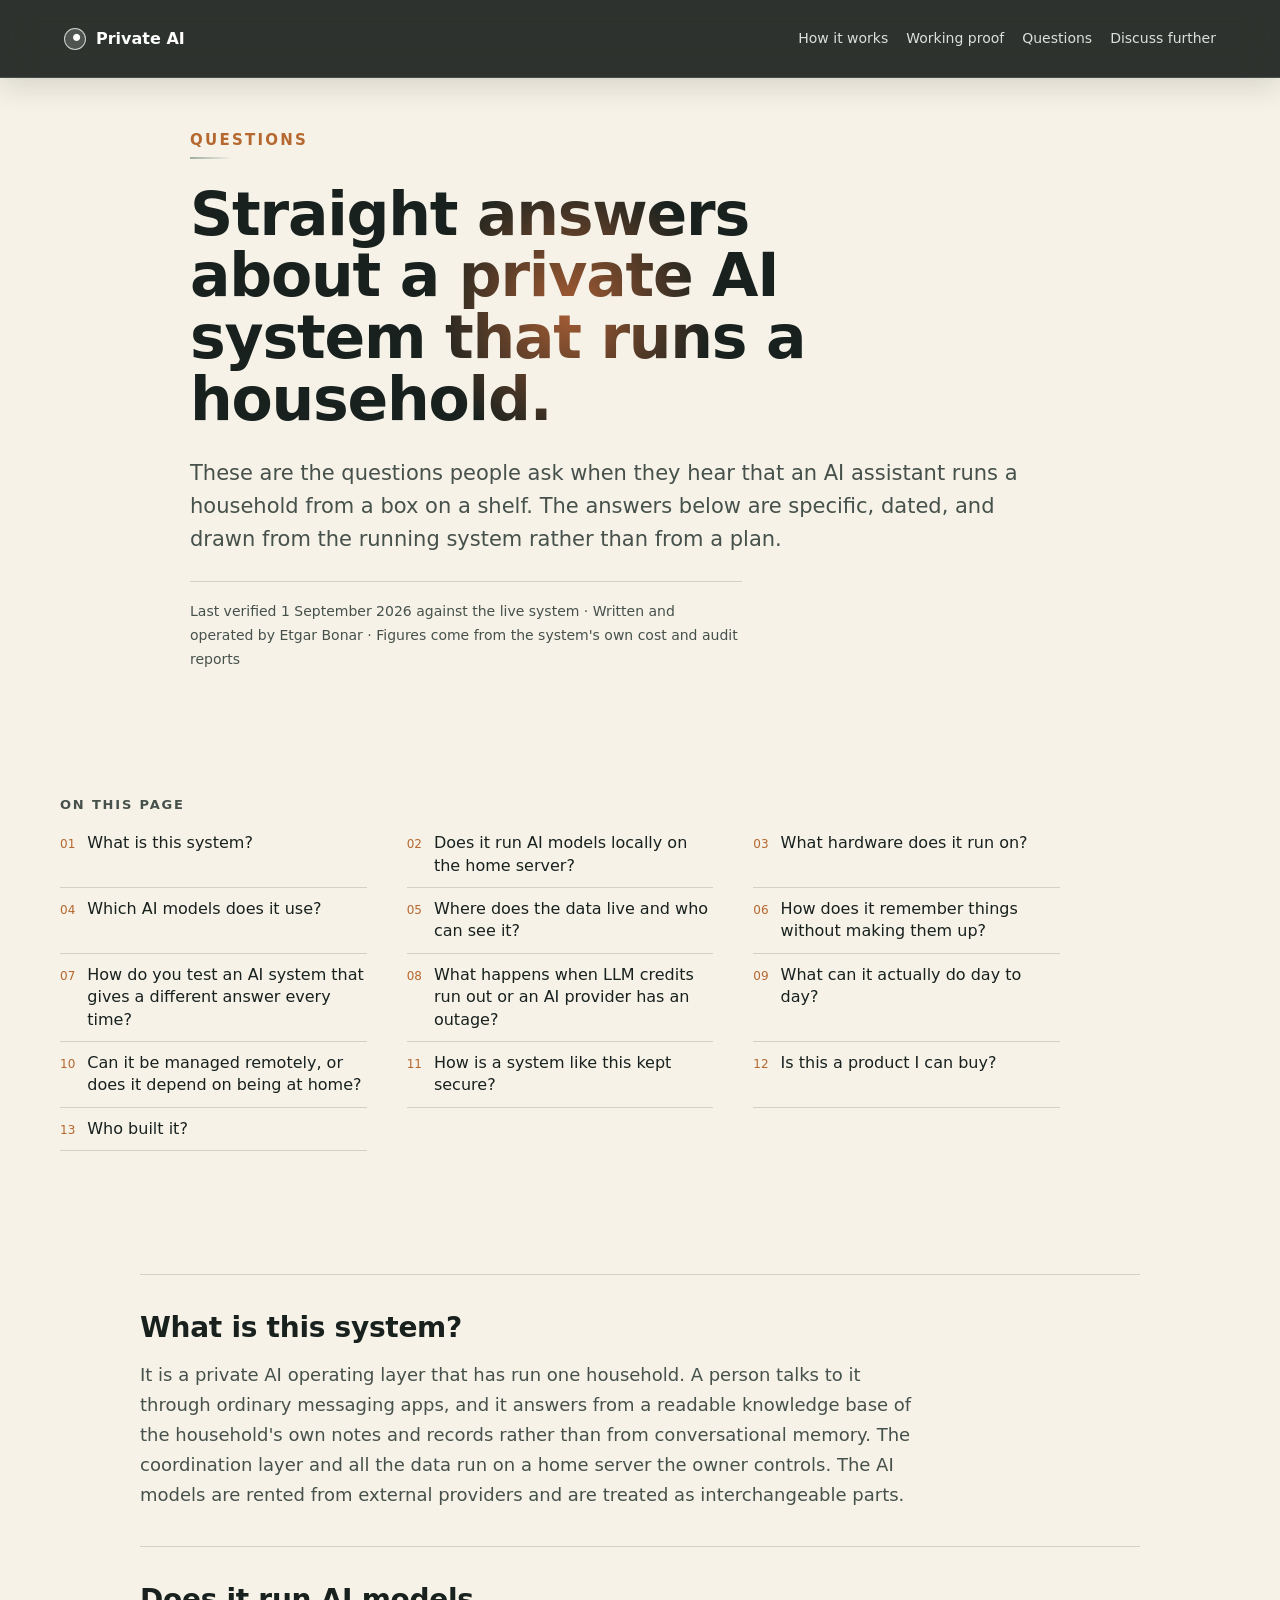
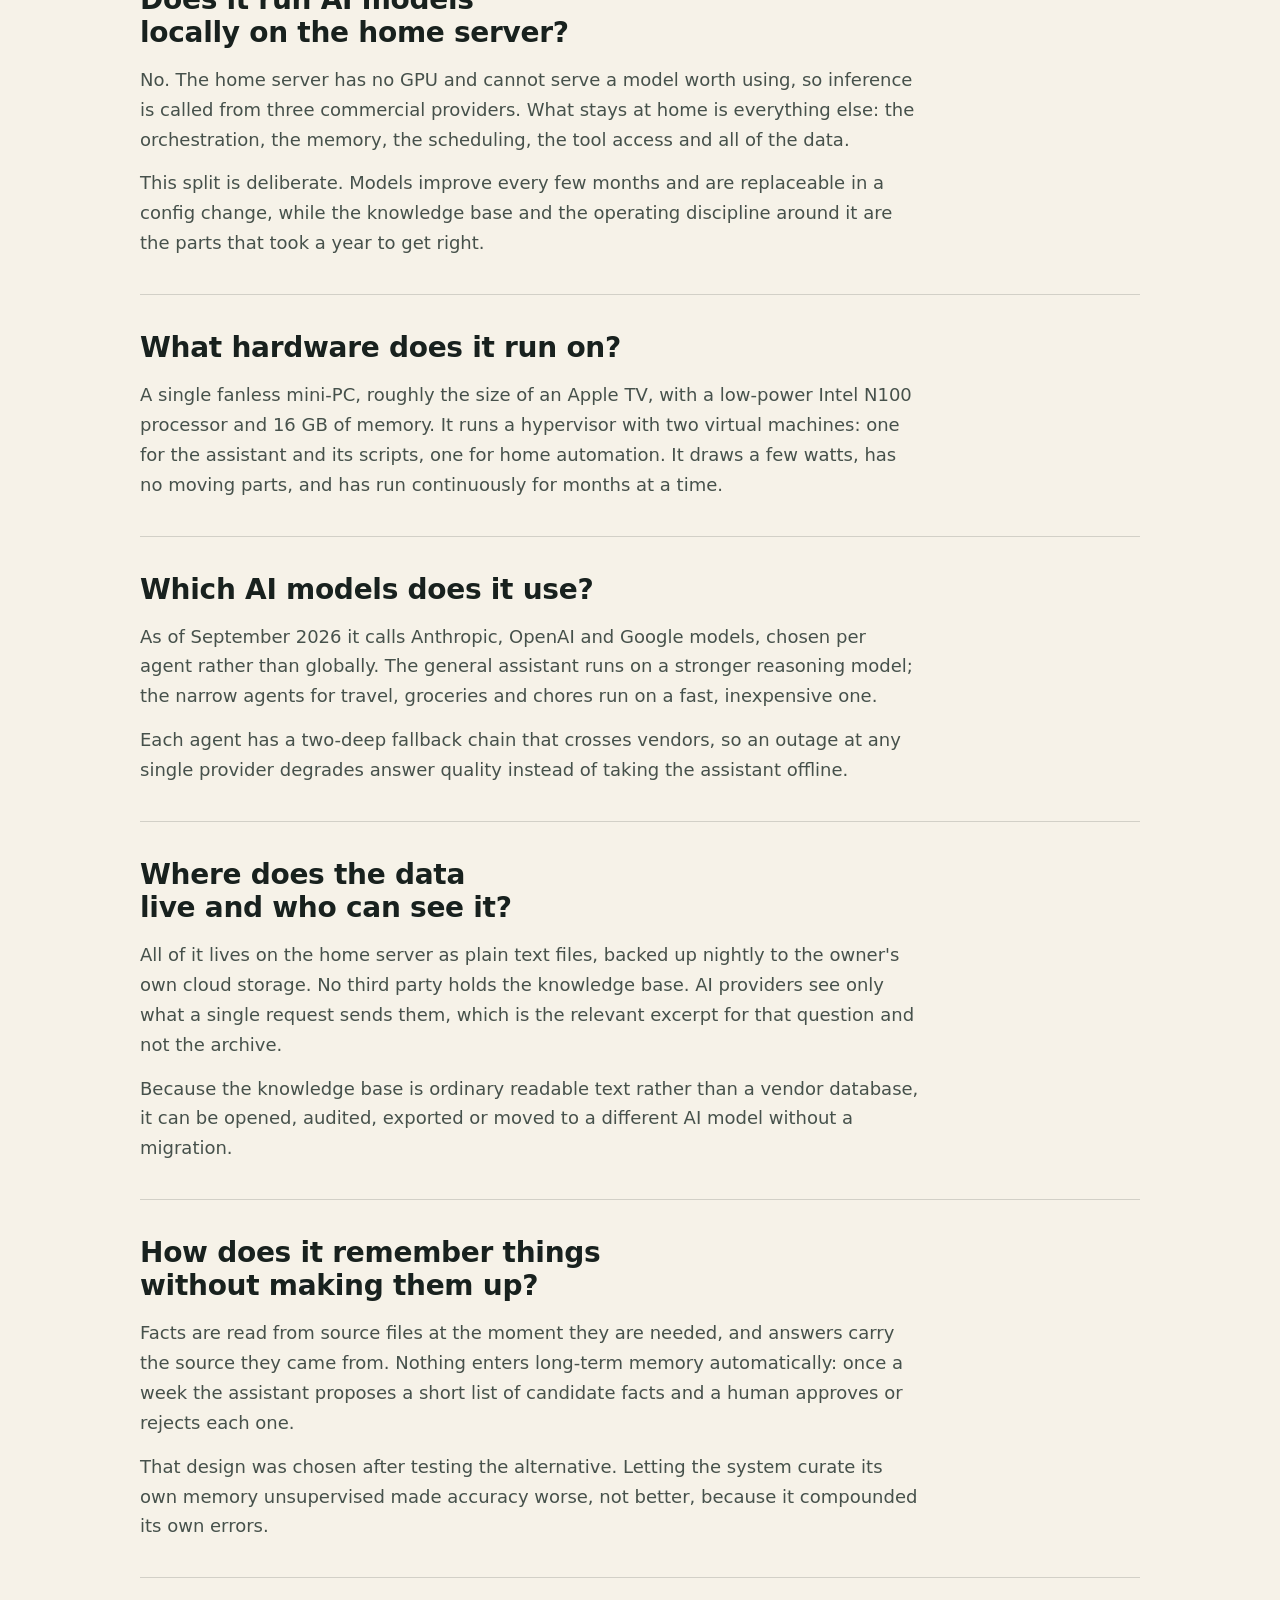
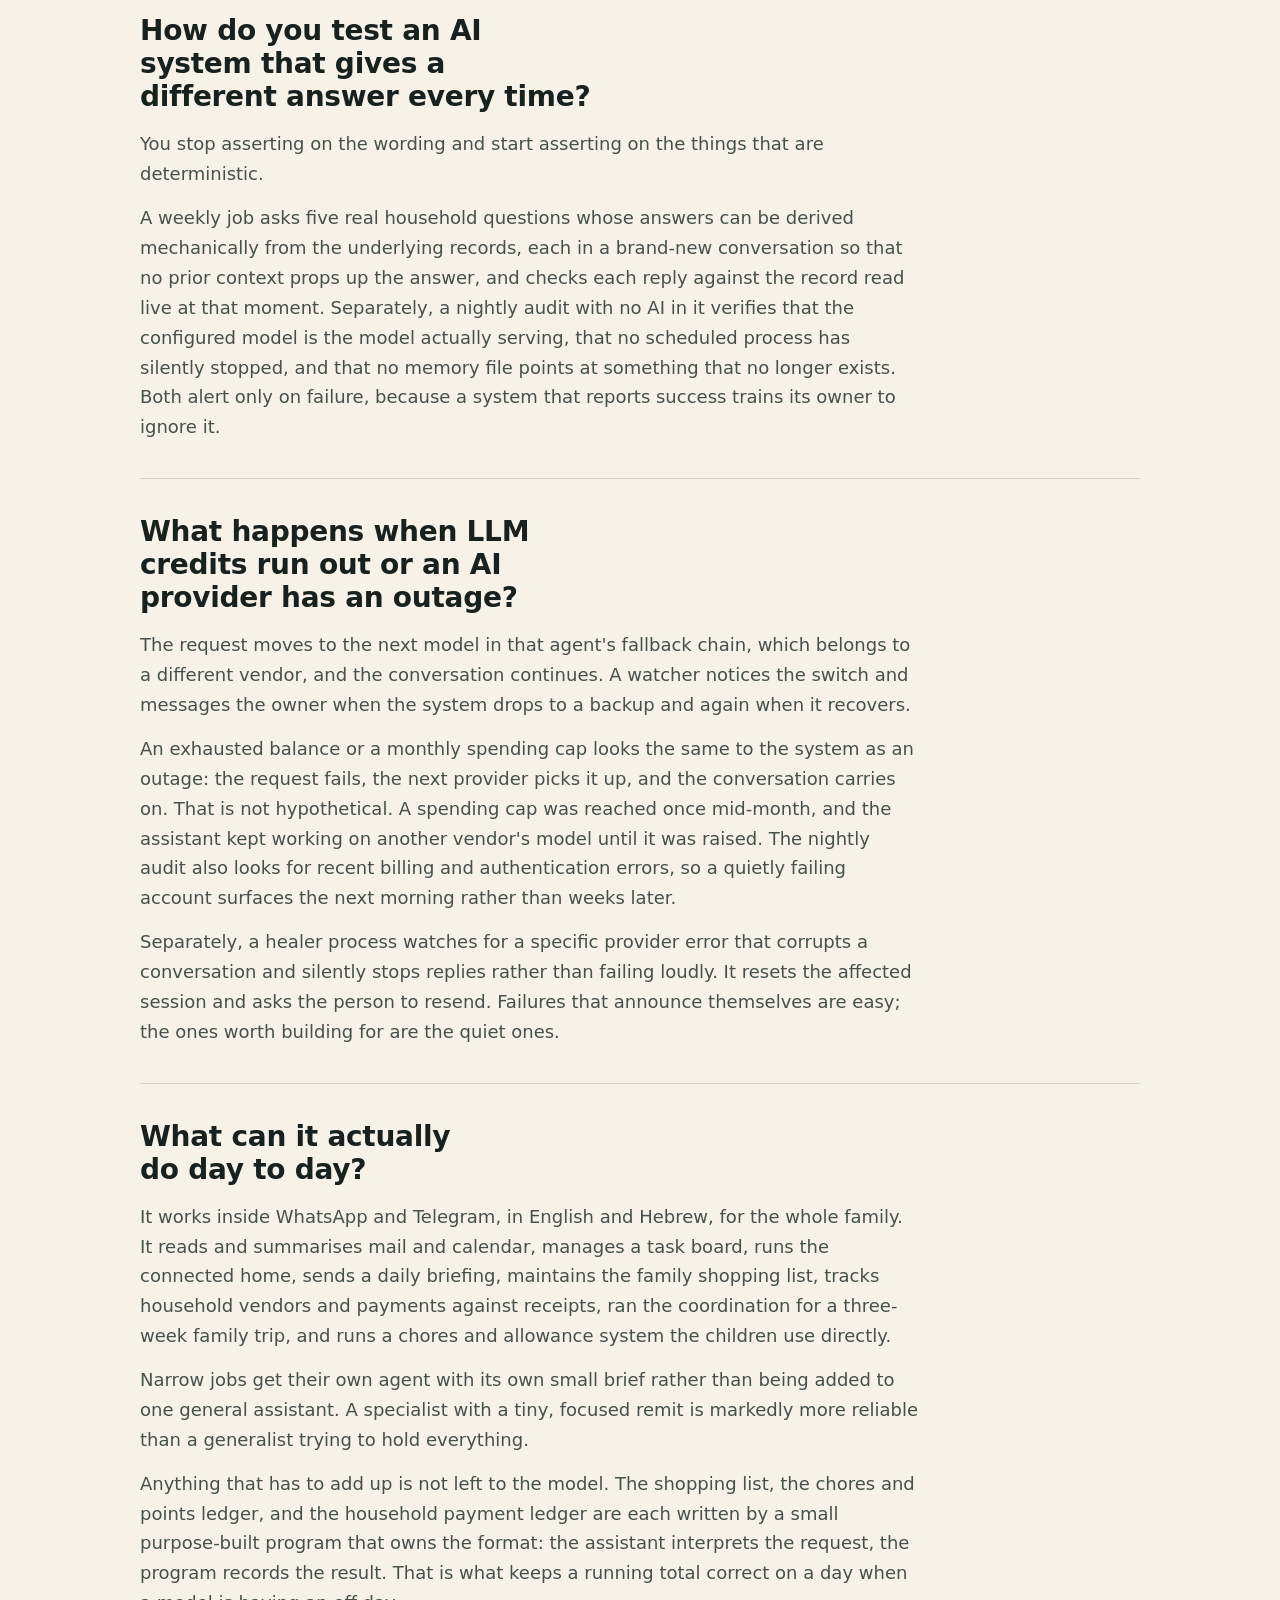
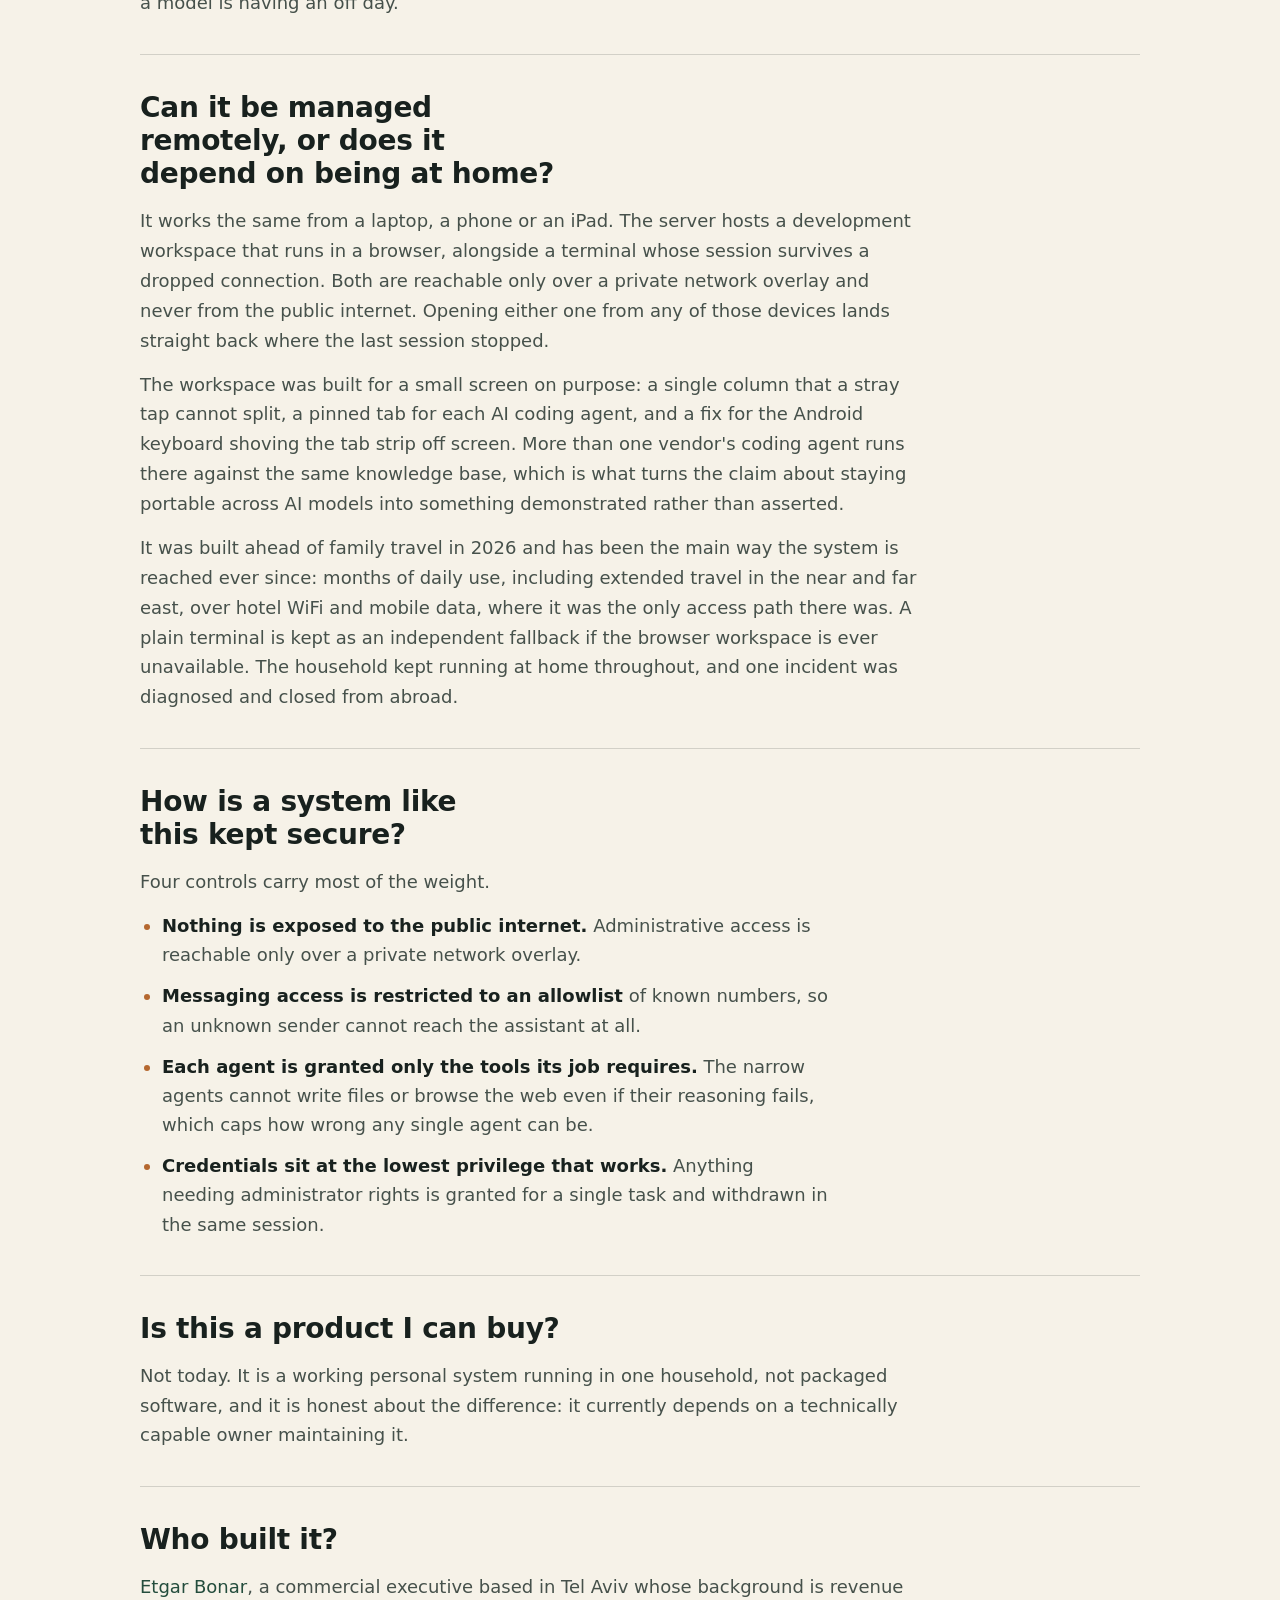
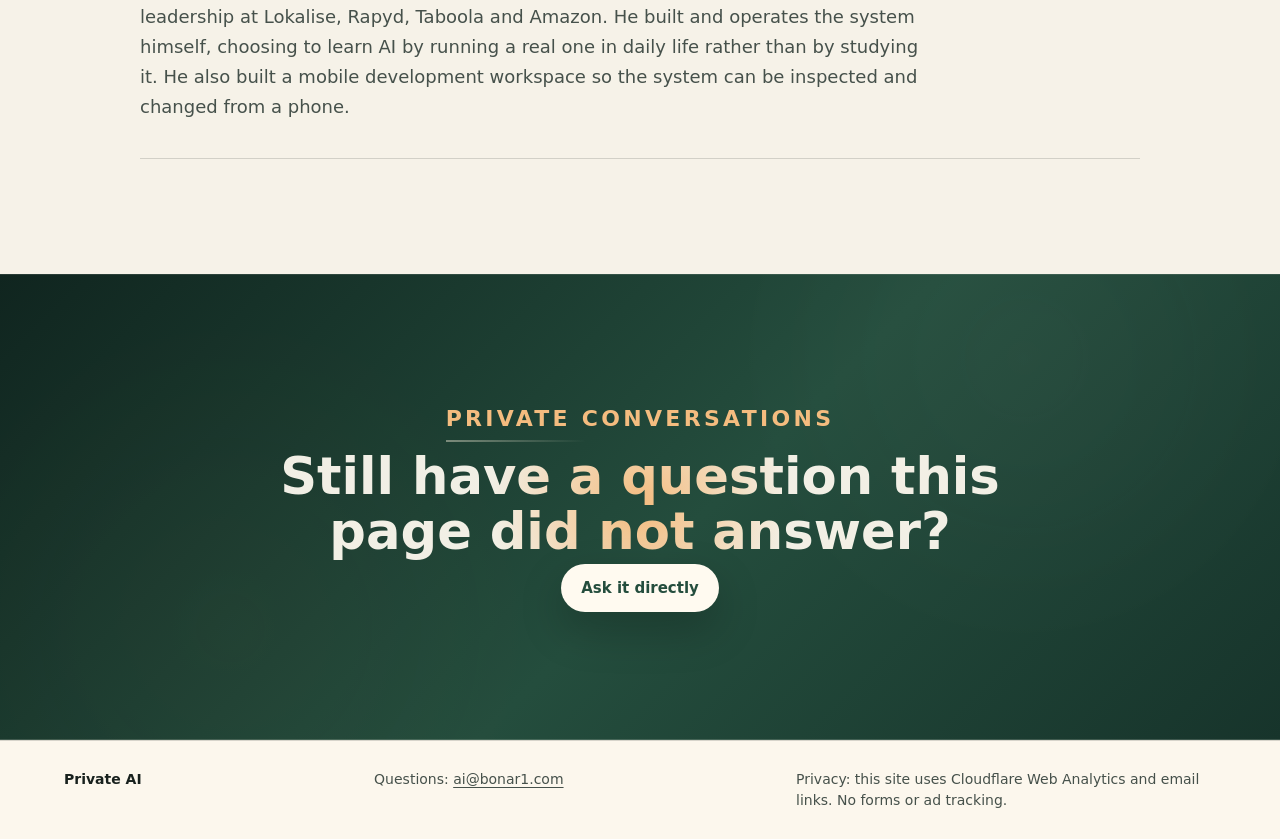
==== commit 66fc38b5: "Stop sending English visitors to the thinner Hebrew page Remove the visible Hebrew language toggle f" ====
--- a/faq/index.html
+++ b/faq/index.html
@@ -234,7 +234,6 @@
         <a href="/faq/" aria-current="page">Questions</a>
         <a href="/#interest">Discuss further</a>
       </nav>
-      <a class="lang-toggle" href="/he/" hreflang="he" lang="he" aria-label="Switch to Hebrew">עברית</a>
     </header>
 
     <main id="top">
--- a/styles.css
+++ b/styles.css
@@ -349,6 +349,24 @@
   font-size: clamp(20px, 2.2vw, 28px);
 }
 
+.lang-note {
+  max-width: 650px;
+  margin-top: -16px;
+  margin-bottom: 32px;
+  color: rgba(255, 255, 255, 0.72);
+  font-size: clamp(15px, 1.3vw, 17px);
+}
+
+.lang-note a {
+  color: inherit;
+  text-decoration: underline;
+  text-underline-offset: 3px;
+}
+
+.lang-note a:hover {
+  color: #fff;
+}
+
 .hero-actions,
 .button {
   display: flex;
@@ -636,28 +654,12 @@
   text-decoration: none;
 }
 
-.trust {
-  border-top: 1px solid var(--line);
-}
-
-.boundary {
-  width: min(860px, calc(100% - 40px));
-  text-align: center;
-}
-
-.boundary h2 {
-  margin-bottom: 22px;
-  font-family: var(--font-display);
-  font-size: clamp(32px, 4vw, 54px);
-  font-weight: 850;
-  line-height: 1.08;
-}
-
-.boundary > p:last-child {
-  max-width: 720px;
-  margin: 0 auto;
-  color: var(--muted);
-  font-size: clamp(18px, 2vw, 23px);
+#demo-ops {
+  border-bottom: 1px solid var(--line);
+}
+
+.trust-inline {
+  margin-top: clamp(64px, 7vw, 96px);
 }
 
 .early {
